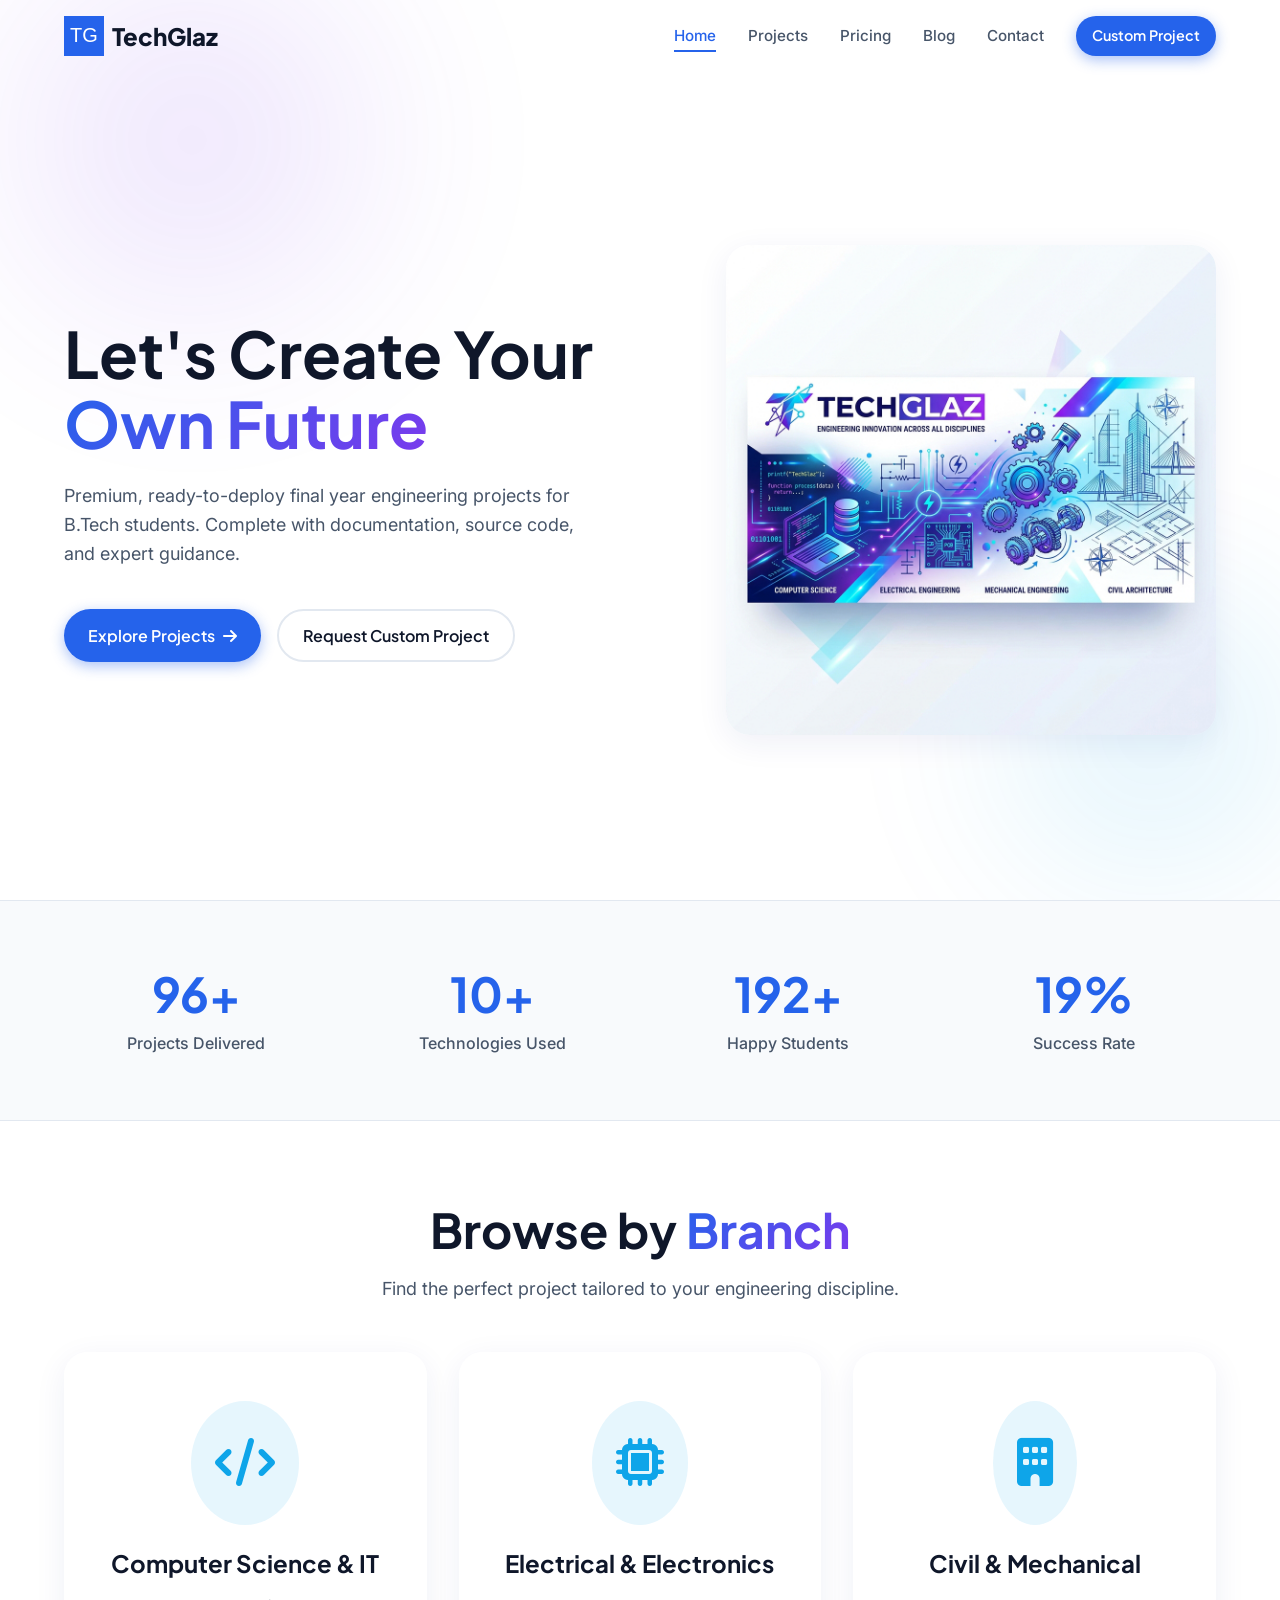
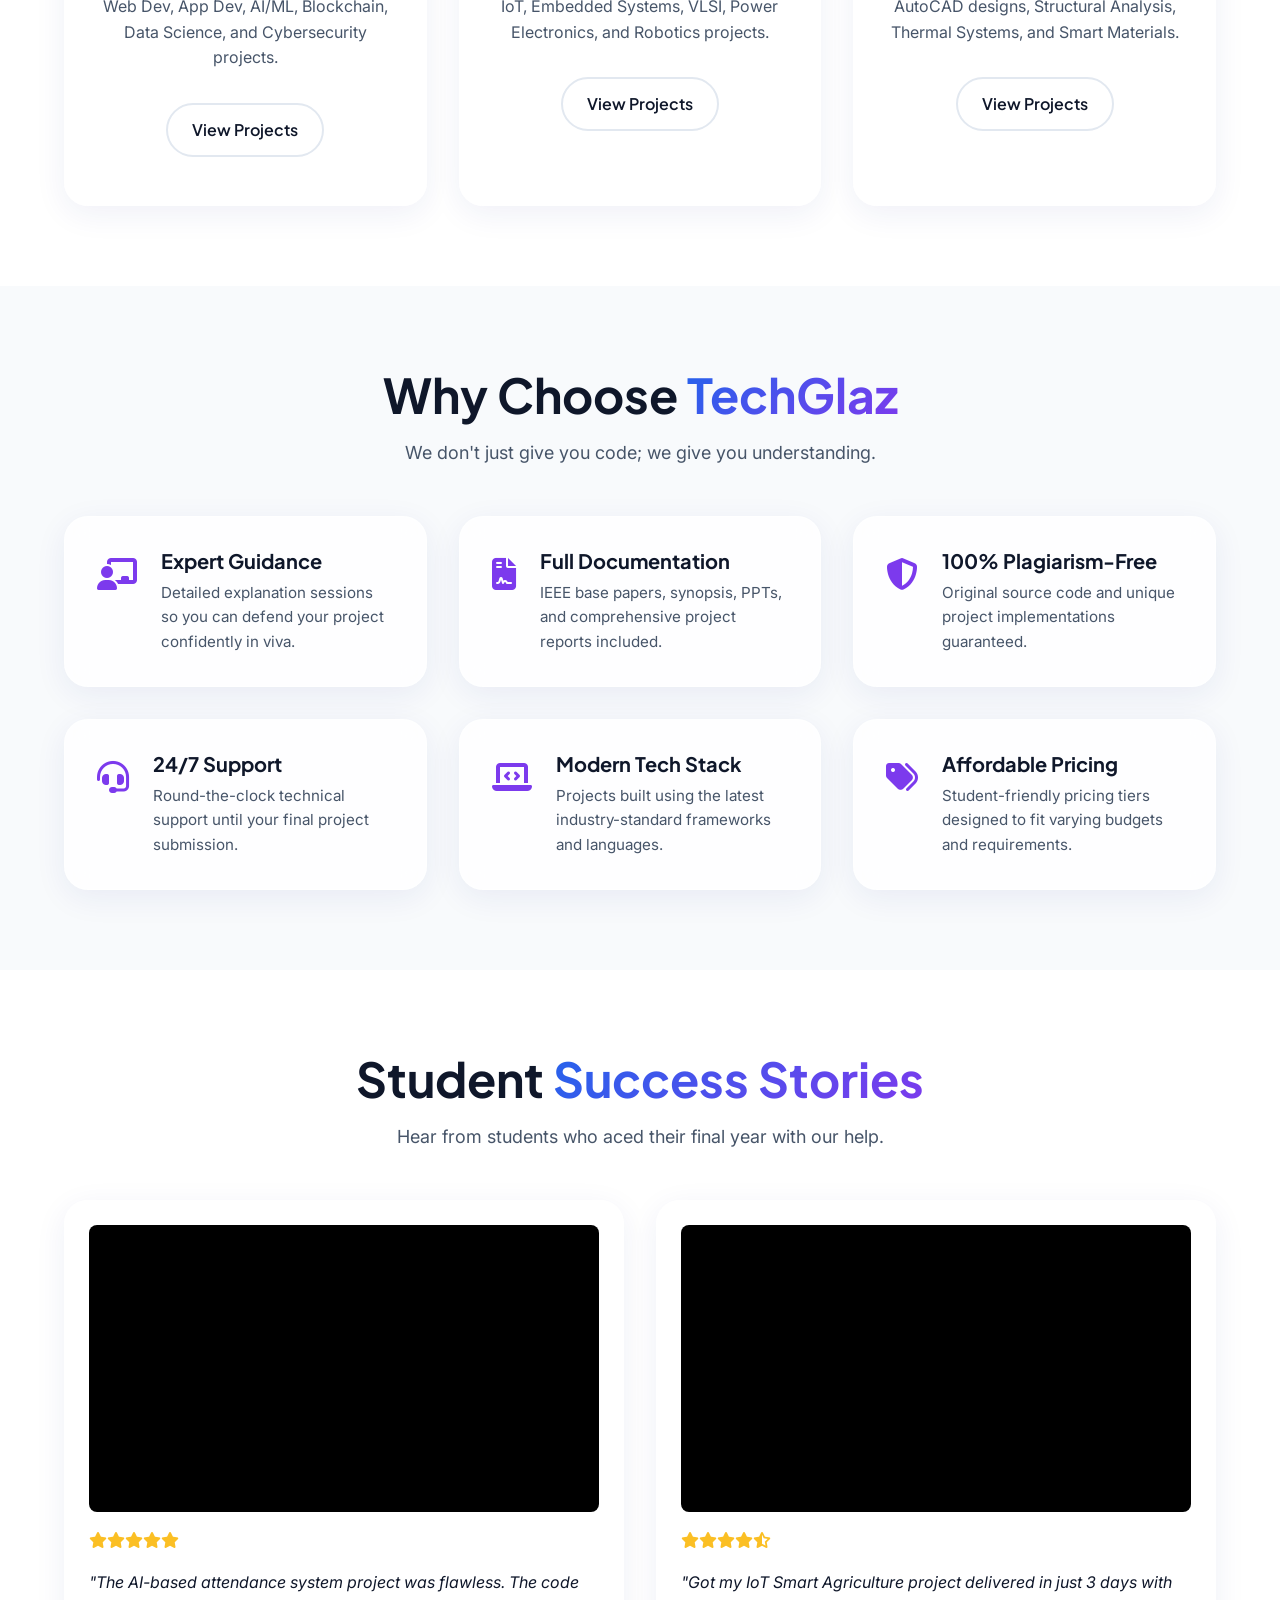
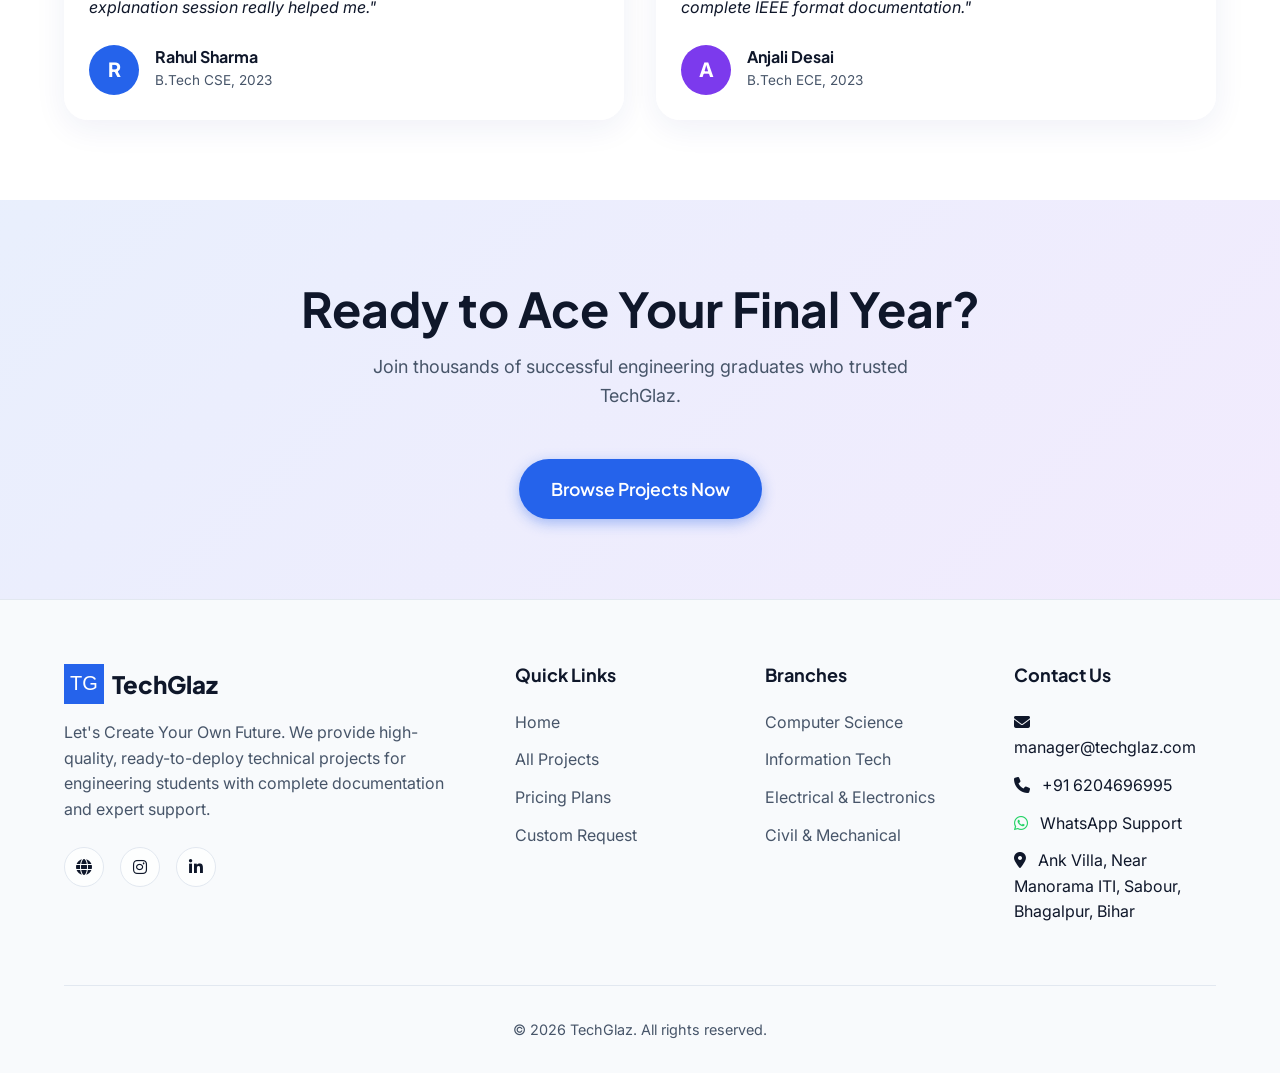
==== index.html @ 3d744daf "refactor: migrate footer styles to external stylesheet and update hero layout constraints" ====
<!DOCTYPE html>
<html lang="en" data-theme="light">
<head>
    <meta charset="UTF-8">
    <meta name="viewport" content="width=device-width, initial-scale=1.0">
    <title>TechGlaz | Let's Create Your Own Future</title>
    <meta name="description" content="TechGlaz provides premium final-year engineering projects for B.Tech students. Civil, Mechanical, Electrical, Electronics, CS and IT branches.">
    
    <!-- CSS -->
    <link rel="stylesheet" href="style.css">
    
    <!-- FontAwesome for Icons -->
    <link rel="stylesheet" href="https://cdnjs.cloudflare.com/ajax/libs/font-awesome/6.4.0/css/all.min.css">
    
    <style>
        /* Homepage Specific Styles */
        .hero {
            min-height: 100vh;
            display: flex;
            align-items: center;
            padding-top: 80px;
            position: relative;
            overflow: hidden;
        }

        .hero::before {
            content: '';
            position: absolute;
            top: -20%;
            left: -10%;
            width: 50vw;
            height: 50vw;
            background: radial-gradient(circle, var(--secondary) 0%, transparent 60%);
            opacity: 0.15;
            filter: blur(80px);
            z-index: -1;
        }

        .hero::after {
            content: '';
            position: absolute;
            bottom: -10%;
            right: -10%;
            width: 40vw;
            height: 40vw;
            background: radial-gradient(circle, var(--accent) 0%, transparent 60%);
            opacity: 0.15;
            filter: blur(80px);
            z-index: -1;
        }

        .hero-container {
            display: grid;
            grid-template-columns: 1.1fr 0.9fr;
            gap: 4rem;
            align-items: center;
            max-width: 100% !important;
            padding: 0 4rem;
            width: 100%;
        }

        .hero-content h1 {
            font-size: clamp(2.5rem, 5vw, 4rem);
            margin-bottom: 1.5rem;
            line-height: 1.1;
        }

        .hero-content p {
            font-size: 1.125rem;
            color: var(--text-secondary);
            margin-bottom: 2.5rem;
            max-width: 90%;
        }

        .hero-buttons {
            display: flex;
            gap: 1rem;
        }

        .hero-image {
            position: relative;
            animation: float 6s ease-in-out infinite;
        }

        @keyframes float {
            0% { transform: translateY(0px); }
            50% { transform: translateY(-20px); }
            100% { transform: translateY(0px); }
        }

        .hero-image img {
            width: 100%;
            border-radius: var(--radius-lg);
            box-shadow: var(--shadow-glass);
            /* Using the generated image path placeholder */
        }

        /* Stats Section */
        .stats {
            background: var(--bg-secondary);
            padding: 4rem 0;
            border-top: 1px solid var(--border-color);
            border-bottom: 1px solid var(--border-color);
        }

        .stats-grid {
            display: grid;
            grid-template-columns: repeat(4, 1fr);
            gap: 2rem;
            text-align: center;
        }

        .stat-item h3 {
            font-size: 3rem;
            color: var(--primary);
            margin-bottom: 0.5rem;
            display: flex;
            justify-content: center;
            align-items: center;
        }

        .stat-item p {
            color: var(--text-secondary);
            font-weight: 500;
        }

        /* Categories Section */
        .categories-grid {
            display: grid;
            grid-template-columns: repeat(auto-fit, minmax(300px, 1fr));
            gap: 2rem;
        }

        .category-card {
            text-align: center;
            padding: 3rem 2rem;
        }

        .category-icon {
            font-size: 3rem;
            color: var(--accent);
            margin-bottom: 1.5rem;
            display: inline-block;
            padding: 1.5rem;
            background: rgba(14, 165, 233, 0.1);
            border-radius: 50%;
        }

        .category-card h3 {
            font-size: 1.5rem;
            margin-bottom: 1rem;
        }

        .category-card p {
            color: var(--text-secondary);
            margin-bottom: 2rem;
        }

        /* Features Section */
        .features {
            background: var(--bg-secondary);
        }

        .features-grid {
            display: grid;
            grid-template-columns: repeat(auto-fit, minmax(300px, 1fr));
            gap: 2rem;
        }

        .feature-card {
            display: flex;
            gap: 1.5rem;
        }

        .feature-icon {
            font-size: 2rem;
            color: var(--secondary);
            flex-shrink: 0;
        }

        .feature-content h4 {
            font-size: 1.25rem;
            margin-bottom: 0.5rem;
        }

        .feature-content p {
            color: var(--text-secondary);
            font-size: 0.95rem;
        }

        /* Testimonials Slider */
        .testimonial-card {
            padding: 2.5rem;
            position: relative;
        }

        .quote-icon {
            position: absolute;
            top: 1.5rem;
            right: 1.5rem;
            font-size: 3rem;
            color: var(--border-color);
            opacity: 0.5;
        }

        .stars {
            color: #fbbf24;
            margin-bottom: 1rem;
        }

        .testimonial-text {
            font-size: 1.125rem;
            font-style: italic;
            margin-bottom: 1.5rem;
            position: relative;
            z-index: 1;
        }

        .student-info {
            display: flex;
            align-items: center;
            gap: 1rem;
        }

        .student-avatar {
            width: 50px;
            height: 50px;
            border-radius: 50%;
            background: var(--primary);
            display: flex;
            align-items: center;
            justify-content: center;
            color: white;
            font-weight: bold;
            font-size: 1.25rem;
        }

        .student-details h5 {
            font-size: 1rem;
            margin: 0;
        }

        .student-details span {
            font-size: 0.85rem;
            color: var(--text-secondary);
        }



        /* Responsive */
        @media (max-width: 992px) {
            .hero-container {
                grid-template-columns: 1fr;
                text-align: center;
                padding: 0 2rem;
            }
            .hero-content p {
                margin-left: auto;
                margin-right: auto;
            }
            .hero-buttons {
                justify-content: center;
            }
            .stats-grid {
                grid-template-columns: repeat(2, 1fr);
            }
            .footer-grid {
                grid-template-columns: 1fr 1fr;
            }
        }

        @media (max-width: 576px) {
            .hero-buttons {
                flex-direction: column;
            }
            .stats-grid {
                grid-template-columns: 1fr;
            }
            .footer-grid {
                grid-template-columns: 1fr;
            }
        }
    </style>
</head>
<body>

    <!-- Navigation -->
    <nav class="navbar">
        <div class="container nav-container">
            <a href="index.html" class="logo">
                <img src="https://techglaz.com/wp-content/uploads/2023/12/cropped-cropped-techglaz-logo-transprent.png" alt="TechGlaz Logo" onerror="this.src='data:image/svg+xml;utf8,<svg xmlns=\'http://www.w3.org/2000/svg\' width=\'40\' height=\'40\' viewBox=\'0 0 100 100\'><rect width=\'100\' height=\'100\' fill=\'%232563eb\'/><text x=\'50\' y=\'65\' font-family=\'sans-serif\' font-size=\'50\' fill=\'white\' text-anchor=\'middle\'>TG</text></svg>'">
                TechGlaz
            </a>
            <button class="mobile-menu-btn">
                <i class="fa-solid fa-bars"></i>
            </button>
            <div class="nav-links">
                <a href="index.html" class="nav-link active">Home</a>
                <a href="projects.html" class="nav-link">Projects</a>
                <a href="pricing.html" class="nav-link">Pricing</a>
                <a href="blog.html" class="nav-link">Blog</a>
                <a href="contact.html" class="nav-link">Contact</a>
                <a href="custom-request.html" class="btn btn-primary" style="padding: 0.5rem 1rem; font-size: 0.9rem;">Custom Project</a>
            </div>
        </div>
    </nav>

    <!-- Hero Section -->
    <header class="hero">
        <div class="container hero-container">
            <div class="hero-content fade-in">
                <h1>Let's Create Your <span class="text-gradient">Own Future</span></h1>
                <p>Premium, ready-to-deploy final year engineering projects for B.Tech students. Complete with documentation, source code, and expert guidance.</p>
                <div class="hero-buttons">
                    <a href="projects.html" class="btn btn-primary">
                        Explore Projects <i class="fa-solid fa-arrow-right"></i>
                    </a>
                    <a href="custom-request.html" class="btn btn-outline">
                        Request Custom Project
                    </a>
                </div>
            </div>
            <div class="hero-image fade-in" style="transition-delay: 0.2s;">
                <!-- Path to generated artifact image -->
                <img src="techglaz_hero.png" alt="Engineering Project Technology Illustration">
            </div>
        </div>
    </header>

    <!-- Statistics -->
    <section class="stats">
        <div class="container stats-grid">
            <div class="stat-item fade-in">
                <h3><span class="counter-value" data-target="500">0</span>+</h3>
                <p>Projects Delivered</p>
            </div>
            <div class="stat-item fade-in" style="transition-delay: 0.1s;">
                <h3><span class="counter-value" data-target="50">0</span>+</h3>
                <p>Technologies Used</p>
            </div>
            <div class="stat-item fade-in" style="transition-delay: 0.2s;">
                <h3><span class="counter-value" data-target="1000">0</span>+</h3>
                <p>Happy Students</p>
            </div>
            <div class="stat-item fade-in" style="transition-delay: 0.3s;">
                <h3><span class="counter-value" data-target="98">0</span>%</h3>
                <p>Success Rate</p>
            </div>
        </div>
    </section>

    <!-- Categories -->
    <section class="section" id="categories">
        <div class="container">
            <div class="text-center fade-in">
                <h2 class="section-title">Browse by <span class="text-gradient">Branch</span></h2>
                <p class="section-subtitle">Find the perfect project tailored to your engineering discipline.</p>
            </div>
            <div class="categories-grid">
                <!-- CS / IT -->
                <div class="glass-card category-card fade-in">
                    <div class="category-icon">
                        <i class="fa-solid fa-code"></i>
                    </div>
                    <h3>Computer Science & IT</h3>
                    <p>Web Dev, App Dev, AI/ML, Blockchain, Data Science, and Cybersecurity projects.</p>
                    <a href="projects.html?branch=cs" class="btn btn-outline">View Projects</a>
                </div>
                <!-- EE / ECE -->
                <div class="glass-card category-card fade-in" style="transition-delay: 0.1s;">
                    <div class="category-icon">
                        <i class="fa-solid fa-microchip"></i>
                    </div>
                    <h3>Electrical & Electronics</h3>
                    <p>IoT, Embedded Systems, VLSI, Power Electronics, and Robotics projects.</p>
                    <a href="projects.html?branch=ee" class="btn btn-outline">View Projects</a>
                </div>
                <!-- Civil / Mech -->
                <div class="glass-card category-card fade-in" style="transition-delay: 0.2s;">
                    <div class="category-icon">
                        <i class="fa-solid fa-building"></i>
                    </div>
                    <h3>Civil & Mechanical</h3>
                    <p>AutoCAD designs, Structural Analysis, Thermal Systems, and Smart Materials.</p>
                    <a href="projects.html?branch=mech" class="btn btn-outline">View Projects</a>
                </div>
            </div>
        </div>
    </section>

    <!-- Why Choose Us -->
    <section class="section features">
        <div class="container">
            <div class="text-center fade-in">
                <h2 class="section-title">Why Choose <span class="text-gradient">TechGlaz</span></h2>
                <p class="section-subtitle">We don't just give you code; we give you understanding.</p>
            </div>
            <div class="features-grid">
                <div class="glass-card feature-card fade-in">
                    <div class="feature-icon"><i class="fa-solid fa-chalkboard-user"></i></div>
                    <div class="feature-content">
                        <h4>Expert Guidance</h4>
                        <p>Detailed explanation sessions so you can defend your project confidently in viva.</p>
                    </div>
                </div>
                <div class="glass-card feature-card fade-in" style="transition-delay: 0.1s;">
                    <div class="feature-icon"><i class="fa-solid fa-file-contract"></i></div>
                    <div class="feature-content">
                        <h4>Full Documentation</h4>
                        <p>IEEE base papers, synopsis, PPTs, and comprehensive project reports included.</p>
                    </div>
                </div>
                <div class="glass-card feature-card fade-in" style="transition-delay: 0.2s;">
                    <div class="feature-icon"><i class="fa-solid fa-shield-halved"></i></div>
                    <div class="feature-content">
                        <h4>100% Plagiarism-Free</h4>
                        <p>Original source code and unique project implementations guaranteed.</p>
                    </div>
                </div>
                <div class="glass-card feature-card fade-in">
                    <div class="feature-icon"><i class="fa-solid fa-headset"></i></div>
                    <div class="feature-content">
                        <h4>24/7 Support</h4>
                        <p>Round-the-clock technical support until your final project submission.</p>
                    </div>
                </div>
                <div class="glass-card feature-card fade-in" style="transition-delay: 0.1s;">
                    <div class="feature-icon"><i class="fa-solid fa-laptop-code"></i></div>
                    <div class="feature-content">
                        <h4>Modern Tech Stack</h4>
                        <p>Projects built using the latest industry-standard frameworks and languages.</p>
                    </div>
                </div>
                <div class="glass-card feature-card fade-in" style="transition-delay: 0.2s;">
                    <div class="feature-icon"><i class="fa-solid fa-tags"></i></div>
                    <div class="feature-content">
                        <h4>Affordable Pricing</h4>
                        <p>Student-friendly pricing tiers designed to fit varying budgets and requirements.</p>
                    </div>
                </div>
            </div>
        </div>
    </section>

    <!-- Testimonials -->
    <section class="section">
        <div class="container">
            <div class="text-center fade-in">
                <h2 class="section-title">Student <span class="text-gradient">Success Stories</span></h2>
                <p class="section-subtitle">Hear from students who aced their final year with our help.</p>
            </div>
            <div class="categories-grid">
                <div class="glass-card testimonial-card fade-in" style="padding: 1.5rem;">
                    <div class="video-wrapper">
                        <!-- Placeholder YouTube embed -->
                        <iframe width="100%" height="100%" src="https://www.youtube.com/embed/dQw4w9WgXcQ?controls=0" title="YouTube video player" frameborder="0" allow="accelerometer; autoplay; clipboard-write; encrypted-media; gyroscope; picture-in-picture" allowfullscreen></iframe>
                    </div>
                    <div class="stars" style="margin-top: 1rem;">
                        <i class="fa-solid fa-star"></i><i class="fa-solid fa-star"></i><i class="fa-solid fa-star"></i><i class="fa-solid fa-star"></i><i class="fa-solid fa-star"></i>
                    </div>
                    <p class="testimonial-text" style="font-size: 1rem;">"The AI-based attendance system project was flawless. The code explanation session really helped me."</p>
                    <div class="student-info">
                        <div class="student-avatar">R</div>
                        <div class="student-details">
                            <h5>Rahul Sharma</h5>
                            <span>B.Tech CSE, 2023</span>
                        </div>
                    </div>
                </div>
                <div class="glass-card testimonial-card fade-in" style="transition-delay: 0.1s; padding: 1.5rem;">
                    <div class="video-wrapper">
                        <!-- Placeholder YouTube embed -->
                        <iframe width="100%" height="100%" src="https://www.youtube.com/embed/dQw4w9WgXcQ?controls=0" title="YouTube video player" frameborder="0" allow="accelerometer; autoplay; clipboard-write; encrypted-media; gyroscope; picture-in-picture" allowfullscreen></iframe>
                    </div>
                    <div class="stars" style="margin-top: 1rem;">
                        <i class="fa-solid fa-star"></i><i class="fa-solid fa-star"></i><i class="fa-solid fa-star"></i><i class="fa-solid fa-star"></i><i class="fa-solid fa-star-half-stroke"></i>
                    </div>
                    <p class="testimonial-text" style="font-size: 1rem;">"Got my IoT Smart Agriculture project delivered in just 3 days with complete IEEE format documentation."</p>
                    <div class="student-info">
                        <div class="student-avatar" style="background: var(--secondary)">A</div>
                        <div class="student-details">
                            <h5>Anjali Desai</h5>
                            <span>B.Tech ECE, 2023</span>
                        </div>
                    </div>
                </div>
            </div>
        </div>
    </section>

    <!-- Final CTA -->
    <section class="section" style="background: linear-gradient(135deg, rgba(37, 99, 235, 0.1), rgba(124, 58, 237, 0.1));">
        <div class="container text-center fade-in">
            <h2 class="section-title">Ready to Ace Your Final Year?</h2>
            <p class="section-subtitle">Join thousands of successful engineering graduates who trusted TechGlaz.</p>
            <a href="projects.html" class="btn btn-primary" style="padding: 1rem 2rem; font-size: 1.1rem;">
                Browse Projects Now
            </a>
        </div>
    </section>

    <!-- Footer -->
    <footer class="footer">
        <div class="container">
            <div class="footer-grid">
                <div class="footer-about">
                    <a href="index.html" class="logo">
                        <img src="https://techglaz.com/wp-content/uploads/2023/12/cropped-cropped-techglaz-logo-transprent.png" alt="TechGlaz Logo" onerror="this.src='data:image/svg+xml;utf8,<svg xmlns=\'http://www.w3.org/2000/svg\' width=\'40\' height=\'40\' viewBox=\'0 0 100 100\'><rect width=\'100\' height=\'100\' fill=\'%232563eb\'/><text x=\'50\' y=\'65\' font-family=\'sans-serif\' font-size=\'50\' fill=\'white\' text-anchor=\'middle\'>TG</text></svg>'">
                        TechGlaz
                    </a>
                    <p>Let's Create Your Own Future. We provide high-quality, ready-to-deploy technical projects for engineering students with complete documentation and expert support.</p>
                    <div class="social-links">
                        <a href="https://techglaz.com/" target="_blank" title="TechGlaz Main Website"><i class="fa-solid fa-globe"></i></a>
                        <a href="https://www.instagram.com/techglaz/" target="_blank" title="Instagram"><i class="fa-brands fa-instagram"></i></a>
                        <a href="https://www.linkedin.com/company/techglaz/" target="_blank" title="LinkedIn"><i class="fa-brands fa-linkedin-in"></i></a>
                    </div>
                </div>
                <div class="footer-links">
                    <h4>Quick Links</h4>
                    <ul>
                        <li><a href="index.html">Home</a></li>
                        <li><a href="projects.html">All Projects</a></li>
                        <li><a href="pricing.html">Pricing Plans</a></li>
                        <li><a href="custom-request.html">Custom Request</a></li>
                    </ul>
                </div>
                <div class="footer-links">
                    <h4>Branches</h4>
                    <ul>
                        <li><a href="projects.html?branch=cs">Computer Science</a></li>
                        <li><a href="projects.html?branch=it">Information Tech</a></li>
                        <li><a href="projects.html?branch=ee">Electrical & Electronics</a></li>
                        <li><a href="projects.html?branch=mech">Civil & Mechanical</a></li>
                    </ul>
                </div>
                <div class="footer-links">
                    <h4>Contact Us</h4>
                    <ul>
                        <li><i class="fa-solid fa-envelope" style="margin-right: 8px;"></i> manager@techglaz.com</li>
                        <li><i class="fa-solid fa-phone" style="margin-right: 8px;"></i> +91 6204696995</li>
                        <li><i class="fa-brands fa-whatsapp" style="margin-right: 8px; color: #25D366;"></i> WhatsApp Support</li>
                        <li><i class="fa-solid fa-location-dot" style="margin-right: 8px;"></i> Ank Villa, Near Manorama ITI, Sabour, Bhagalpur, Bihar</li>
                    </ul>
                </div>
            </div>
            <div class="footer-bottom">
                <p>&copy; 2026 TechGlaz. All rights reserved.</p>
            </div>
        </div>
    </footer>

    <script src="main.js"></script>
</body>
</html>
---- style.css ----
/* 
 * TechGlaz - Design System & Core Styles
 * Fonts: Inter (Body) & Plus Jakarta Sans (Headings)
 */

@import url('https://fonts.googleapis.com/css2?family=Inter:wght@300;400;500;600&family=Plus+Jakarta+Sans:wght@500;600;700;800&display=swap');

:root {
  /* Light Theme Colors */
  --bg-color: #ffffff;
  --bg-secondary: #f8fafc;
  --text-primary: #0f172a;
  --text-secondary: #475569;
  
  --primary: #2563eb; /* Tech blue */
  --primary-hover: #1d4ed8;
  --secondary: #7c3aed; /* Purple */
  --accent: #0ea5e9; /* Cyan */
  
  --border-color: #e2e8f0;
  --card-bg: rgba(255, 255, 255, 0.8);
  
  /* Shared Variables */
  --font-body: 'Inter', sans-serif;
  --font-heading: 'Plus Jakarta Sans', sans-serif;
  
  --radius-sm: 8px;
  --radius-md: 16px;
  --radius-lg: 24px;
  --radius-pill: 50px; /* TechGlaz specific */
  
  --shadow-sm: 0 1px 2px 0 rgba(0, 0, 0, 0.05);
  --shadow-md: 0 4px 6px -1px rgba(0, 0, 0, 0.1), 0 2px 4px -1px rgba(0, 0, 0, 0.06);
  --shadow-lg: 0 10px 15px -3px rgba(0, 0, 0, 0.1), 0 4px 6px -2px rgba(0, 0, 0, 0.05);
  --shadow-glass: 0 8px 32px 0 rgba(31, 38, 135, 0.07);
  
  --transition: all 0.3s ease;
}

/* Base Reset */
*, *::before, *::after {
  box-sizing: border-box;
  margin: 0;
  padding: 0;
}

html {
  scroll-behavior: smooth;
}

body {
  font-family: var(--font-body);
  background-color: var(--bg-color);
  color: var(--text-primary);
  line-height: 1.6;
  transition: background-color 0.3s ease, color 0.3s ease;
  overflow-x: hidden;
}

h1, h2, h3, h4, h5, h6 {
  font-family: var(--font-heading);
  line-height: 1.2;
  color: var(--text-primary);
  font-weight: 700;
}

a {
  text-decoration: none;
  color: var(--primary);
  transition: var(--transition);
}

img {
  max-width: 100%;
  height: auto;
  display: block;
}

ul {
  list-style: none;
}

/* Typography Utilities */
.text-center { text-align: center; }
.text-gradient {
  background: linear-gradient(135deg, var(--primary), var(--secondary));
  -webkit-background-clip: text;
  -webkit-text-fill-color: transparent;
  background-clip: text;
}
.section-title {
  font-size: clamp(2rem, 4vw, 3rem);
  margin-bottom: 1rem;
}
.section-subtitle {
  font-size: 1.125rem;
  color: var(--text-secondary);
  max-width: 600px;
  margin: 0 auto 3rem;
}

/* Layout */
.container {
  width: 100%;
  max-width: 1200px;
  margin: 0 auto;
  padding: 0 1.5rem;
}

.section {
  padding: 5rem 0;
}

/* Glassmorphism */
.glass {
  background: var(--card-bg);
  backdrop-filter: blur(12px);
  -webkit-backdrop-filter: blur(12px);
  border: 1px solid rgba(255, 255, 255, 0.4);
}

.glass-card {
  background: var(--card-bg);
  backdrop-filter: blur(12px);
  -webkit-backdrop-filter: blur(12px);
  border: 1px solid rgba(255, 255, 255, 0.4);
  border-radius: var(--radius-lg);
  box-shadow: var(--shadow-glass);
  padding: 2rem;
  transition: transform 0.3s ease, box-shadow 0.3s ease;
}

.glass-card:hover {
  transform: translateY(-5px);
  box-shadow: var(--shadow-lg);
}

/* Components */

/* Buttons */
.btn {
  display: inline-flex;
  align-items: center;
  justify-content: center;
  padding: 0.75rem 1.5rem;
  font-family: var(--font-heading);
  font-weight: 600;
  border-radius: var(--radius-pill);
  cursor: pointer;
  transition: var(--transition);
  border: none;
  gap: 0.5rem;
  font-size: 1rem;
}

.btn-primary {
  background-color: var(--primary);
  color: white;
  box-shadow: 0 4px 14px 0 rgba(37, 99, 235, 0.39);
}

.btn-primary:hover {
  background-color: var(--primary-hover);
  transform: translateY(-2px);
  box-shadow: 0 6px 20px rgba(37, 99, 235, 0.23);
}

.btn-outline {
  background: transparent;
  color: var(--text-primary);
  border: 2px solid var(--border-color);
}

.btn-outline:hover {
  border-color: var(--primary);
  color: var(--primary);
}

/* Navigation */
.navbar {
  position: fixed;
  top: 0;
  left: 0;
  width: 100%;
  z-index: 1000;
  padding: 1rem 0;
  transition: var(--transition);
}

.navbar.scrolled {
  padding: 0.5rem 0;
  background: var(--card-bg);
  backdrop-filter: blur(12px);
  -webkit-backdrop-filter: blur(12px);
  border-bottom: 1px solid rgba(255, 255, 255, 0.1);
  box-shadow: var(--shadow-sm);
}

.nav-container {
  display: flex;
  justify-content: space-between;
  align-items: center;
}

.logo {
  display: flex;
  align-items: center;
  gap: 0.5rem;
  font-family: var(--font-heading);
  font-weight: 800;
  font-size: 1.5rem;
  color: var(--text-primary);
}

.logo img {
  height: 40px;
}

.nav-links {
  display: flex;
  gap: 2rem;
  align-items: center;
}

.nav-link {
  color: var(--text-secondary);
  font-weight: 500;
  font-size: 0.95rem;
  position: relative;
}

.nav-link:hover, .nav-link.active {
  color: var(--primary);
}

.nav-link::after {
  content: '';
  position: absolute;
  width: 0;
  height: 2px;
  bottom: -4px;
  left: 0;
  background-color: var(--primary);
  transition: var(--transition);
}

.nav-link:hover::after, .nav-link.active::after {
  width: 100%;
}

.theme-toggle {
  background: none;
  border: none;
  color: var(--text-primary);
  cursor: pointer;
  font-size: 1.25rem;
  padding: 0.5rem;
  display: flex;
  align-items: center;
  justify-content: center;
  border-radius: 50%;
  transition: background-color 0.3s ease;
}

.theme-toggle:hover {
  background-color: var(--bg-secondary);
}

.mobile-menu-btn {
  display: none;
  background: none;
  border: none;
  color: var(--text-primary);
  font-size: 1.5rem;
  cursor: pointer;
}

/* Animations */
.fade-in {
  opacity: 0;
  transform: translateY(20px);
  transition: opacity 0.6s ease-out, transform 0.6s ease-out;
}

.fade-in.visible {
  opacity: 1;
  transform: translateY(0);
}

/* Media Queries */
@media (max-width: 768px) {
  .nav-links {
    position: fixed;
    top: 0;
    right: -100%;
    height: 100vh;
    width: 250px;
    background: var(--bg-color);
    flex-direction: column;
    justify-content: center;
    padding: 2rem;
    box-shadow: -5px 0 15px rgba(0,0,0,0.1);
    transition: 0.4s ease-in-out;
  }

  .nav-links.active {
    right: 0;
  }

  .mobile-menu-btn {
    display: block;
    z-index: 1001;
  }

  .section-title {
    font-size: 2rem;
  }
}

/* Scroll Progress Bar */
.scroll-progress-container {
  position: fixed;
  top: 0;
  left: 0;
  width: 100%;
  height: 4px;
  background: transparent;
  z-index: 9999;
}

.scroll-progress-bar {
  height: 100%;
  background: linear-gradient(90deg, var(--primary), var(--accent));
  width: 0%;
  transition: width 0.1s ease;
}

/* Back to Top Button */
.back-to-top {
  position: fixed;
  bottom: 30px;
  right: 30px;
  width: 50px;
  height: 50px;
  background: var(--primary);
  color: white;
  border-radius: 50%;
  display: flex;
  align-items: center;
  justify-content: center;
  font-size: 1.25rem;
  box-shadow: var(--shadow-md);
  cursor: pointer;
  opacity: 0;
  visibility: hidden;
  transform: translateY(20px);
  transition: all 0.3s ease;
  z-index: 999;
}

.back-to-top.visible {
  opacity: 1;
  visibility: visible;
  transform: translateY(0);
}

.back-to-top:hover {
  background: var(--primary-hover);
  transform: translateY(-5px);
}

/* Page Transition Animations */
.page-transition-enter {
  animation: fadeInPage 0.5s ease-out forwards;
}

.page-transition-exit {
  animation: fadeOutPage 0.3s ease-in forwards;
}


@keyframes fadeInPage {
  from {
    opacity: 0;
  }
  to {
    opacity: 1;
  }
}

@keyframes fadeOutPage {
  from {
    opacity: 1;
  }
  to {
    opacity: 0;
  }
}

/* Trust Badges */
.trust-badges-container {
  display: flex;
  justify-content: center;
  gap: 3rem;
  flex-wrap: wrap;
  padding: 3rem;
  background: var(--card-bg);
  border-radius: var(--radius-lg);
  border: 1px solid var(--border-color);
}

.trust-badge {
  text-align: center;
  max-width: 200px;
}

.trust-icon {
  font-size: 2.5rem;
  color: #10b981;
  margin-bottom: 1rem;
}

.pulse-animation {
  animation: pulse 2s infinite;
}

@keyframes pulse {
  0% { transform: scale(1); }
  50% { transform: scale(1.1); }
  100% { transform: scale(1); }
}

.trust-badge h4 {
  font-size: 1.1rem;
  margin-bottom: 0.5rem;
}

.trust-badge p {
  font-size: 0.85rem;
  color: var(--text-secondary);
}

/* Video Wrapper */
.video-wrapper {
  position: relative;
  padding-bottom: 56.25%; /* 16:9 ratio */
  height: 0;
  overflow: hidden;
  border-radius: var(--radius-sm);
  background: #000;
}

.video-wrapper iframe {
  position: absolute;
  top: 0;
  left: 0;
  width: 100%;
  height: 100%;
  border: none;
}

/* Footer */
.footer {
  background: var(--bg-secondary);
  padding: 4rem 0 2rem;
  border-top: 1px solid var(--border-color);
}

.footer-grid {
  display: grid;
  grid-template-columns: 2fr 1fr 1fr 1fr;
  gap: 3rem;
  margin-bottom: 3rem;
}

.footer-about p {
  color: var(--text-secondary);
  margin-top: 1rem;
  margin-bottom: 1.5rem;
}

.social-links {
  display: flex;
  gap: 1rem;
}

.social-links a {
  width: 40px;
  height: 40px;
  border-radius: 50%;
  background: var(--card-bg);
  border: 1px solid var(--border-color);
  display: flex;
  align-items: center;
  justify-content: center;
  color: var(--text-primary);
  transition: var(--transition);
}

.social-links a:hover {
  background: var(--primary);
  color: white;
  border-color: var(--primary);
}

.footer-links h4 {
  font-size: 1.125rem;
  margin-bottom: 1.5rem;
}

.footer-links ul li {
  margin-bottom: 0.75rem;
}

.footer-links ul a {
  color: var(--text-secondary);
}

.footer-links ul a:hover {
  color: var(--primary);
  padding-left: 5px;
}

.footer-bottom {
  text-align: center;
  padding-top: 2rem;
  border-top: 1px solid var(--border-color);
  color: var(--text-secondary);
  font-size: 0.9rem;
}
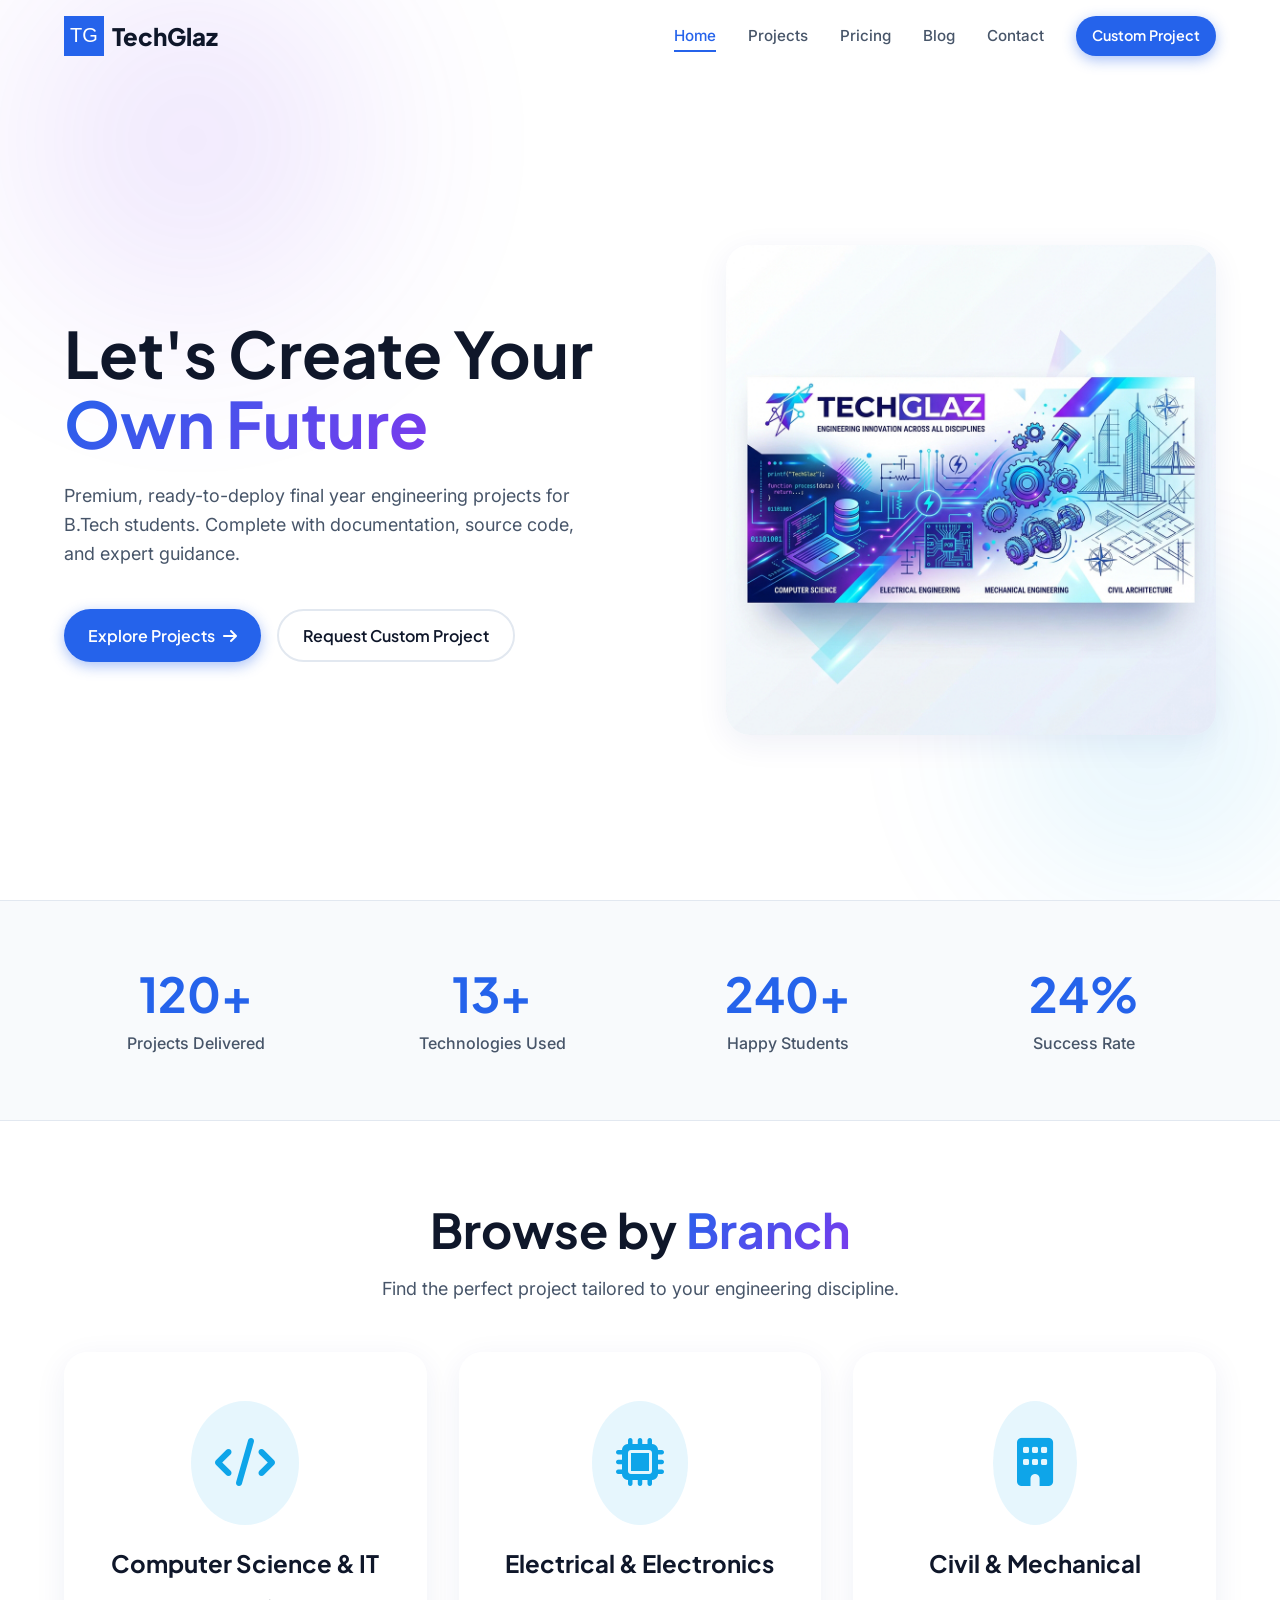
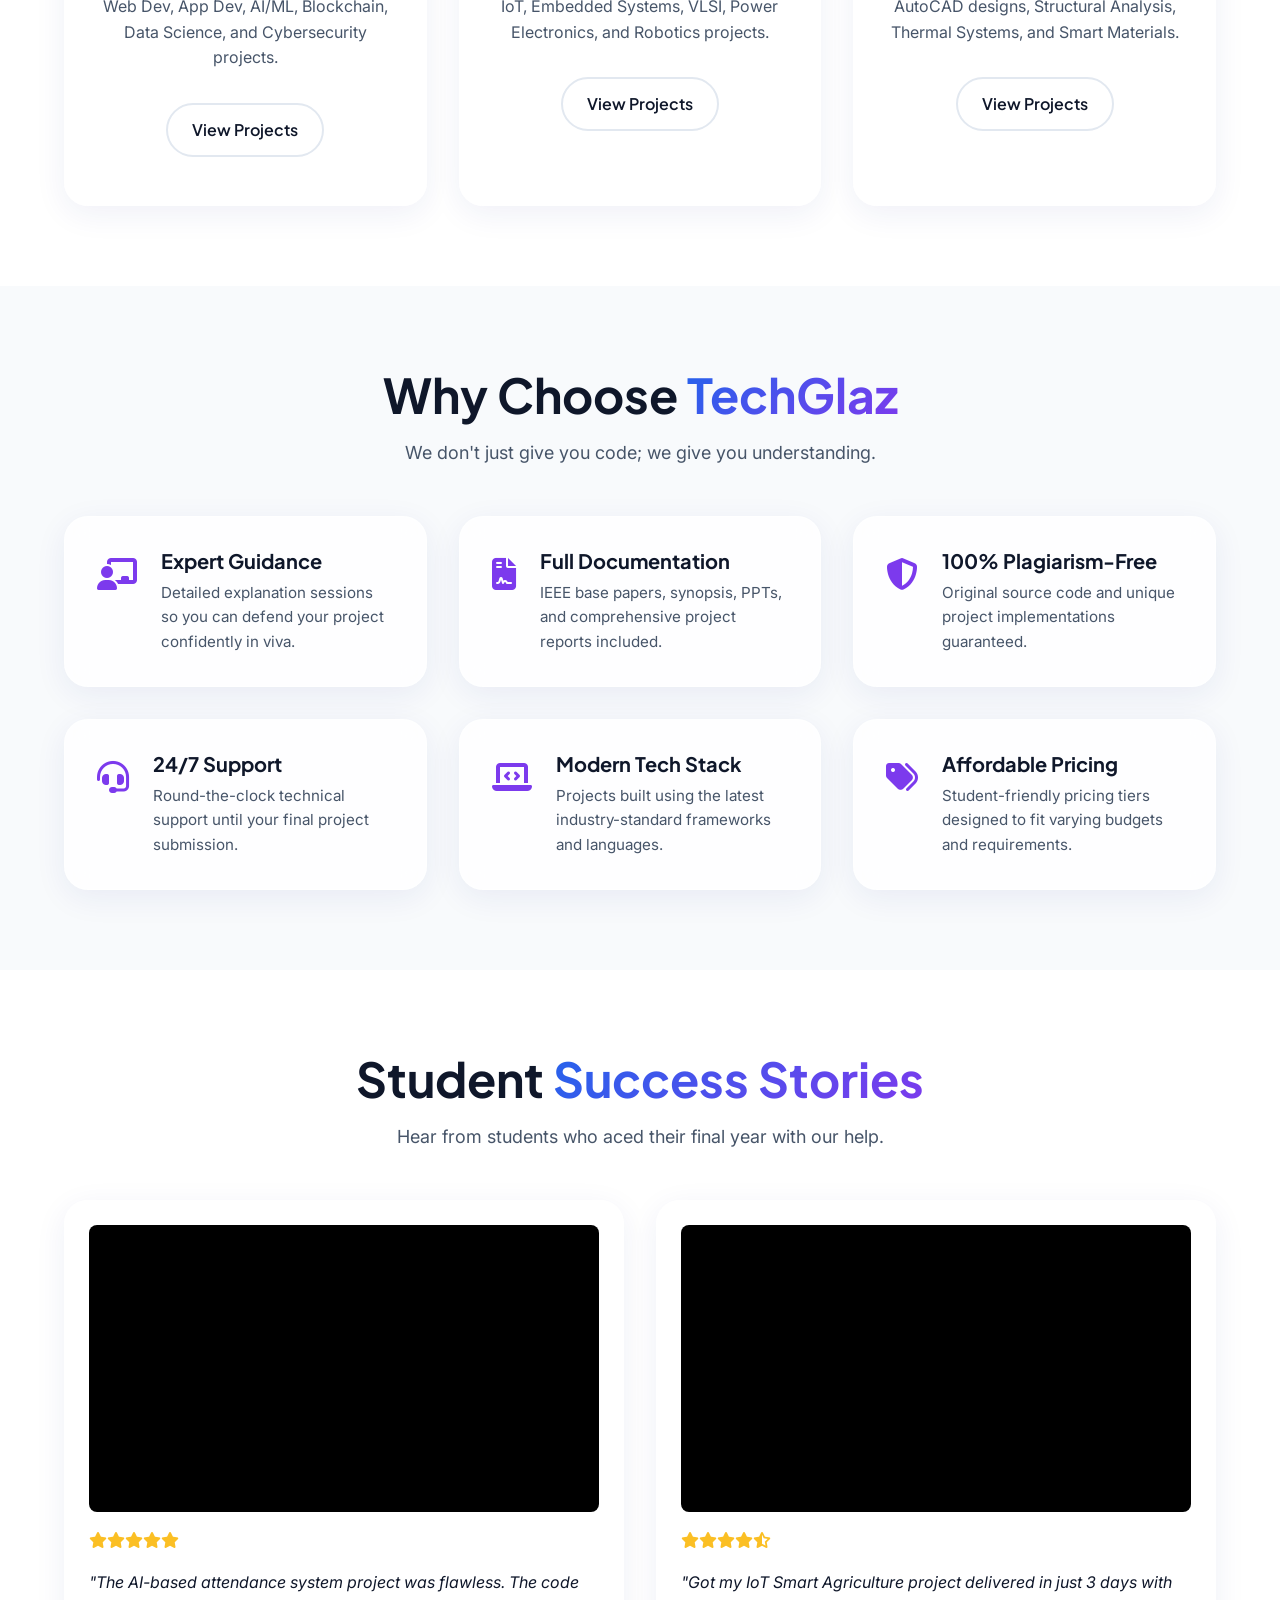
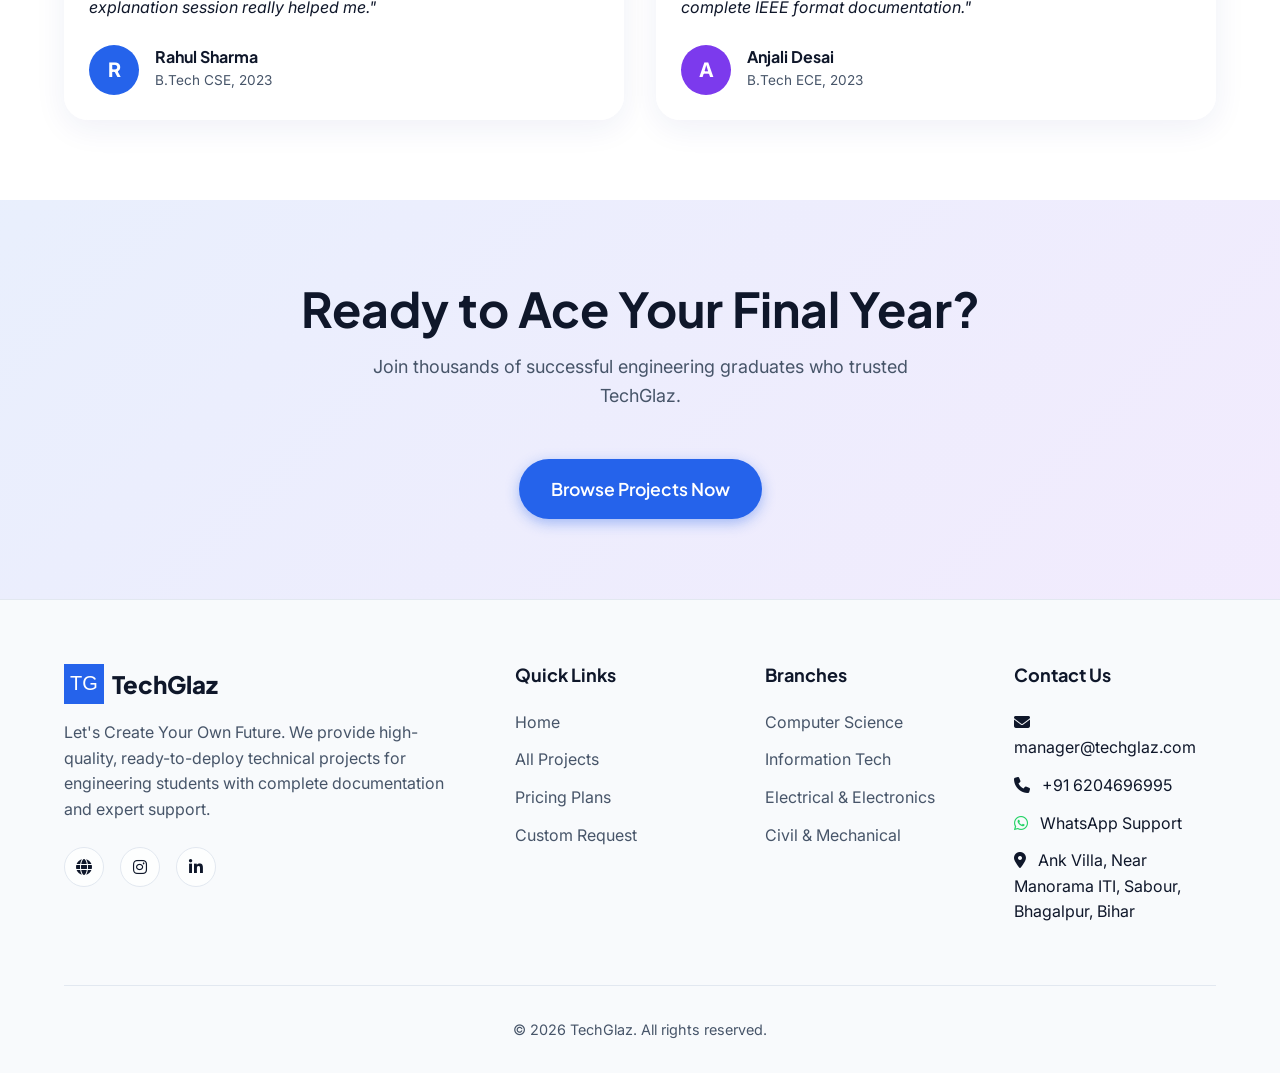
==== commit 8c023c3f: "refactor: remove redundant container class from hero section in index.html" ====
--- a/index.html
+++ b/index.html
@@ -307,7 +307,7 @@
 
     <!-- Hero Section -->
     <header class="hero">
-        <div class="container hero-container">
+        <div class="hero-container">
             <div class="hero-content fade-in">
                 <h1>Let's Create Your <span class="text-gradient">Own Future</span></h1>
                 <p>Premium, ready-to-deploy final year engineering projects for B.Tech students. Complete with documentation, source code, and expert guidance.</p>
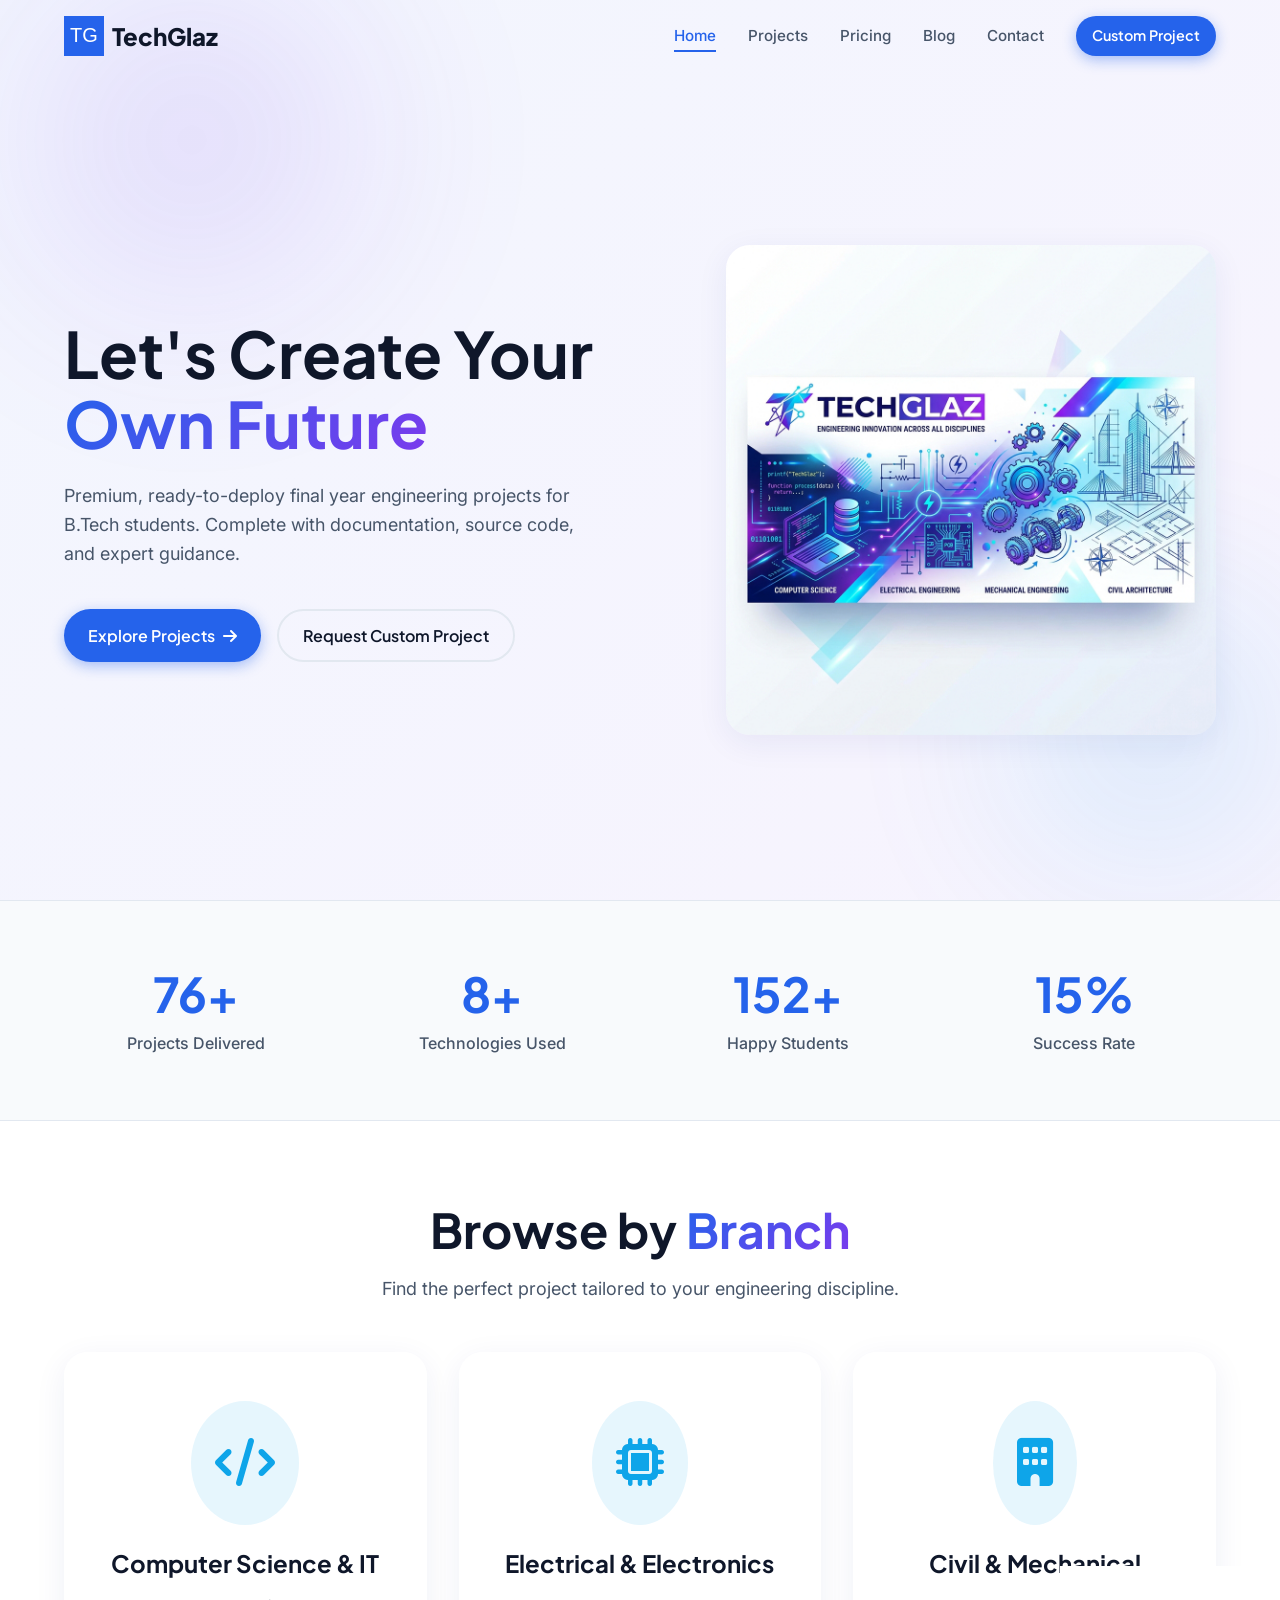
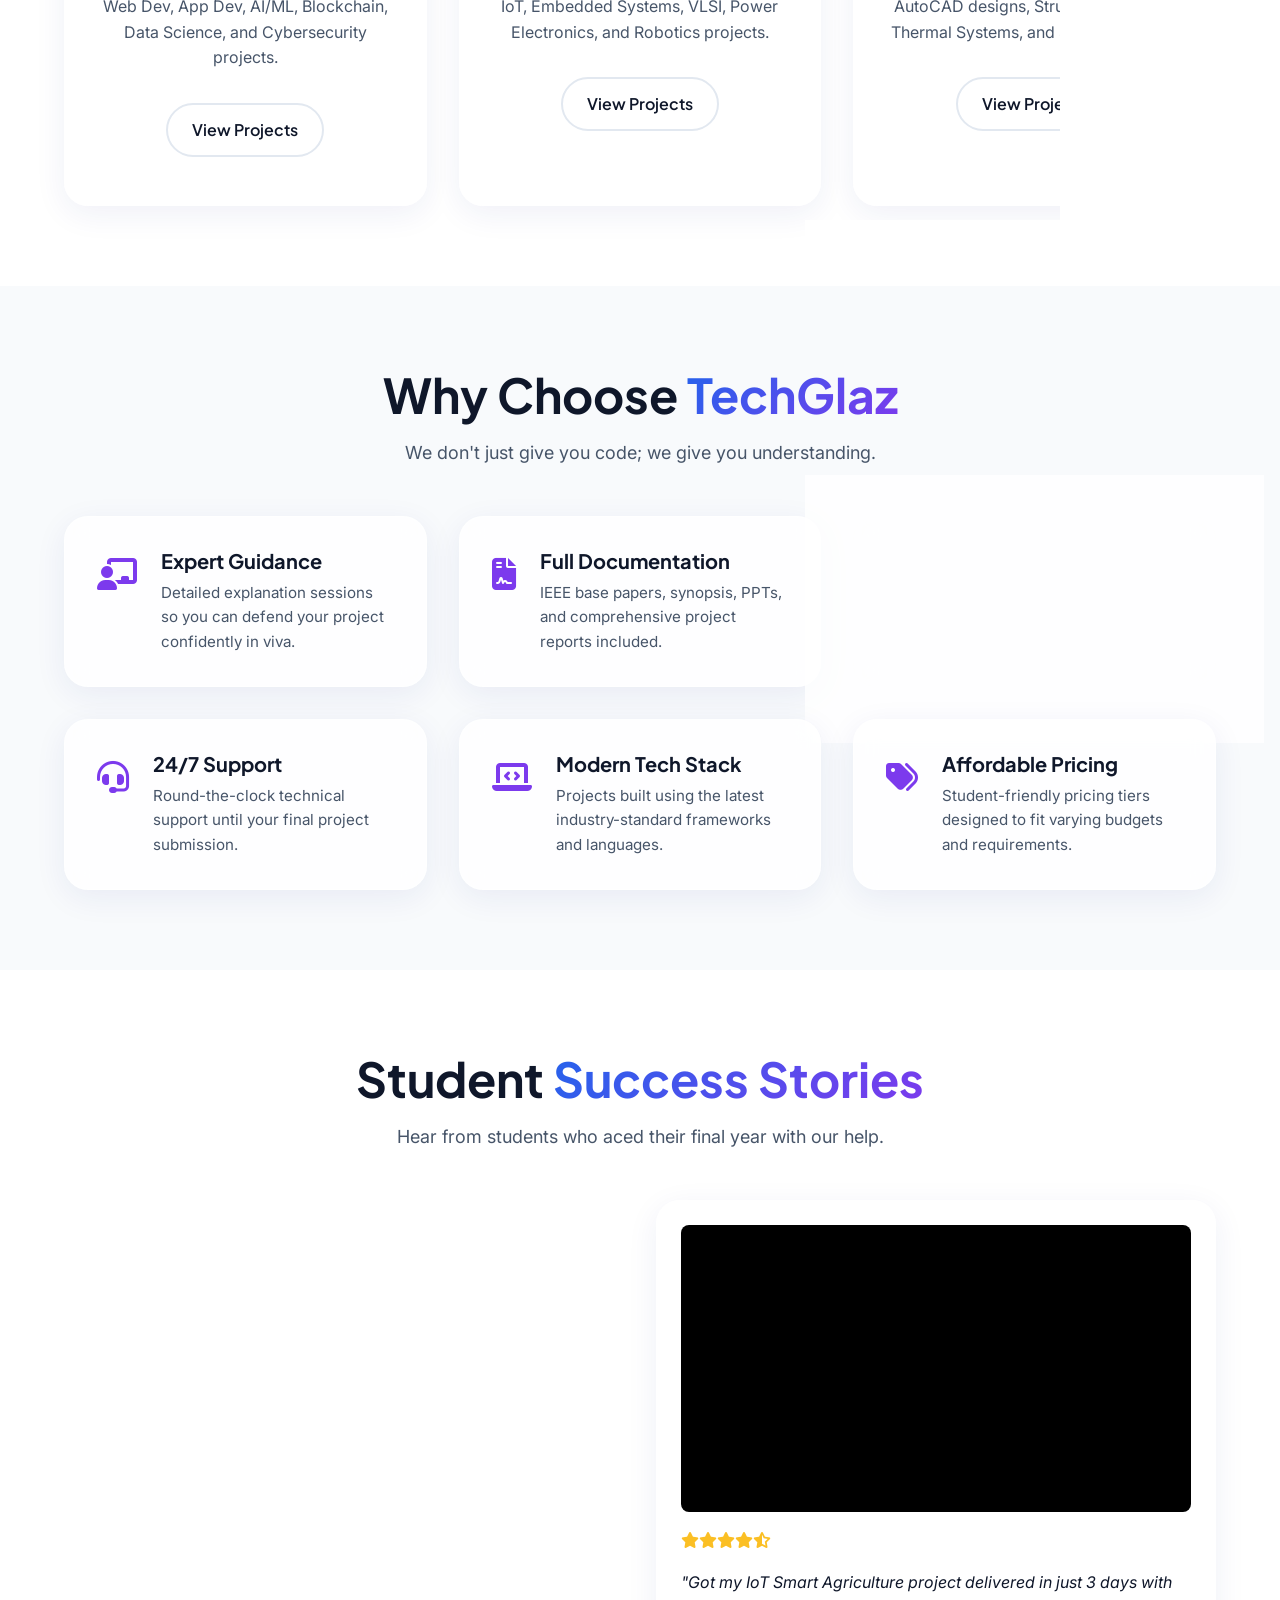
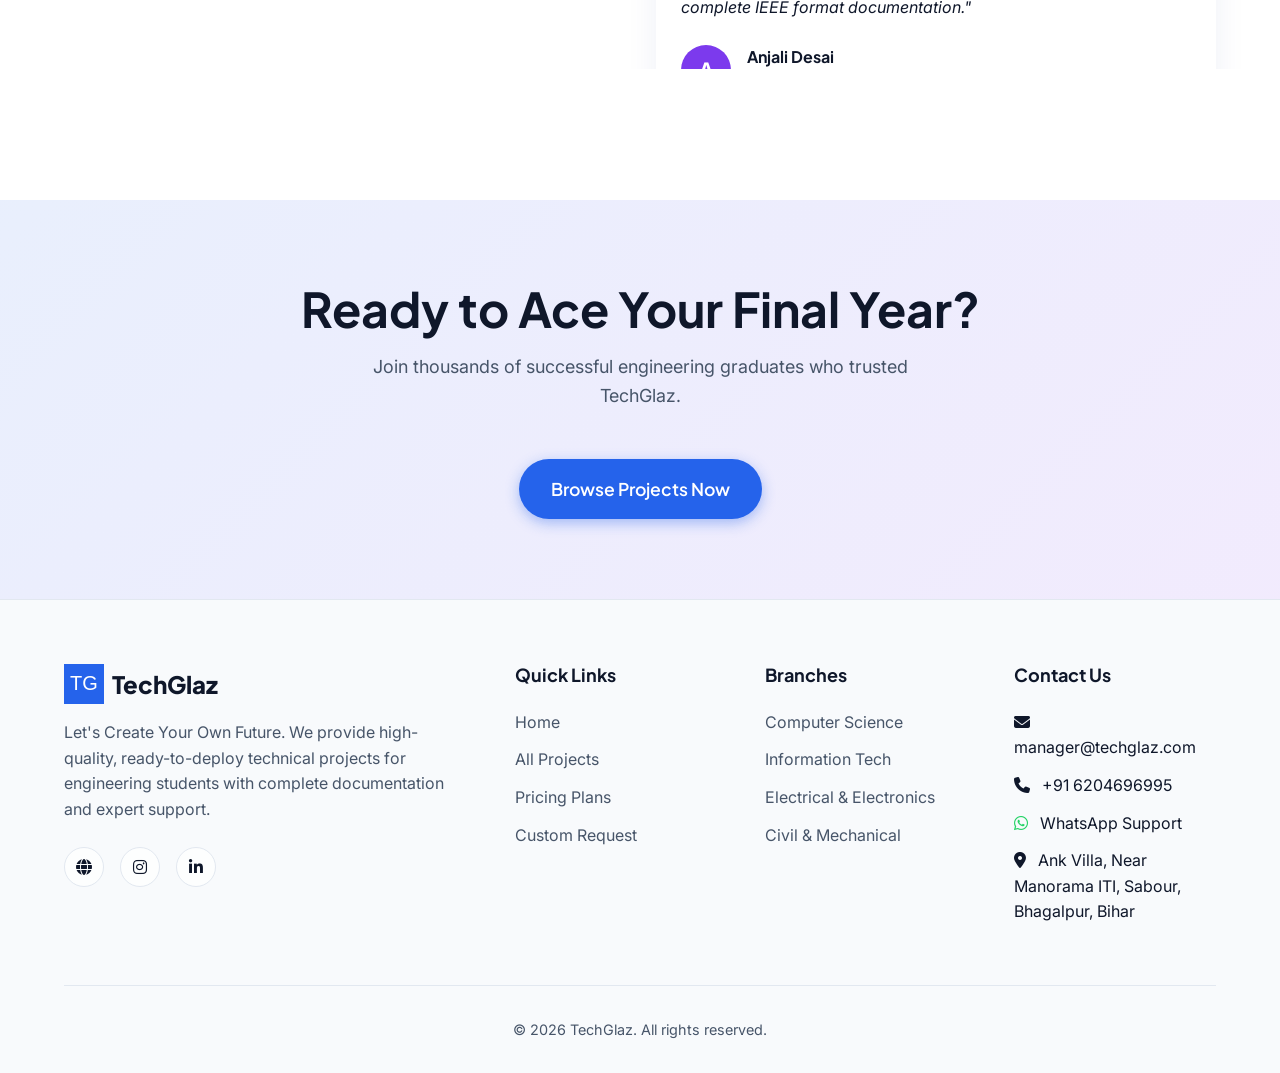
==== commit 95e8bdb7: "style: update hero section layout to full-width with a background gradient and responsive container " ====
--- a/index.html
+++ b/index.html
@@ -21,6 +21,10 @@
             padding-top: 80px;
             position: relative;
             overflow: hidden;
+            /* Force full viewport width, breaking out of any parent padding */
+            width: 100vw;
+            margin-left: calc(-50vw + 50%);
+            background: linear-gradient(135deg, rgba(37,99,235,0.06) 0%, rgba(124,58,237,0.06) 100%);
         }
 
         .hero::before {
@@ -54,9 +58,10 @@
             grid-template-columns: 1.1fr 0.9fr;
             gap: 4rem;
             align-items: center;
-            max-width: 100% !important;
+            width: 100%;
+            max-width: 1400px;
+            margin: 0 auto;
             padding: 0 4rem;
-            width: 100%;
         }
 
         .hero-content h1 {
@@ -249,6 +254,10 @@
 
         /* Responsive */
         @media (max-width: 992px) {
+            .hero {
+                width: 100vw;
+                margin-left: calc(-50vw + 50%);
+            }
             .hero-container {
                 grid-template-columns: 1fr;
                 text-align: center;
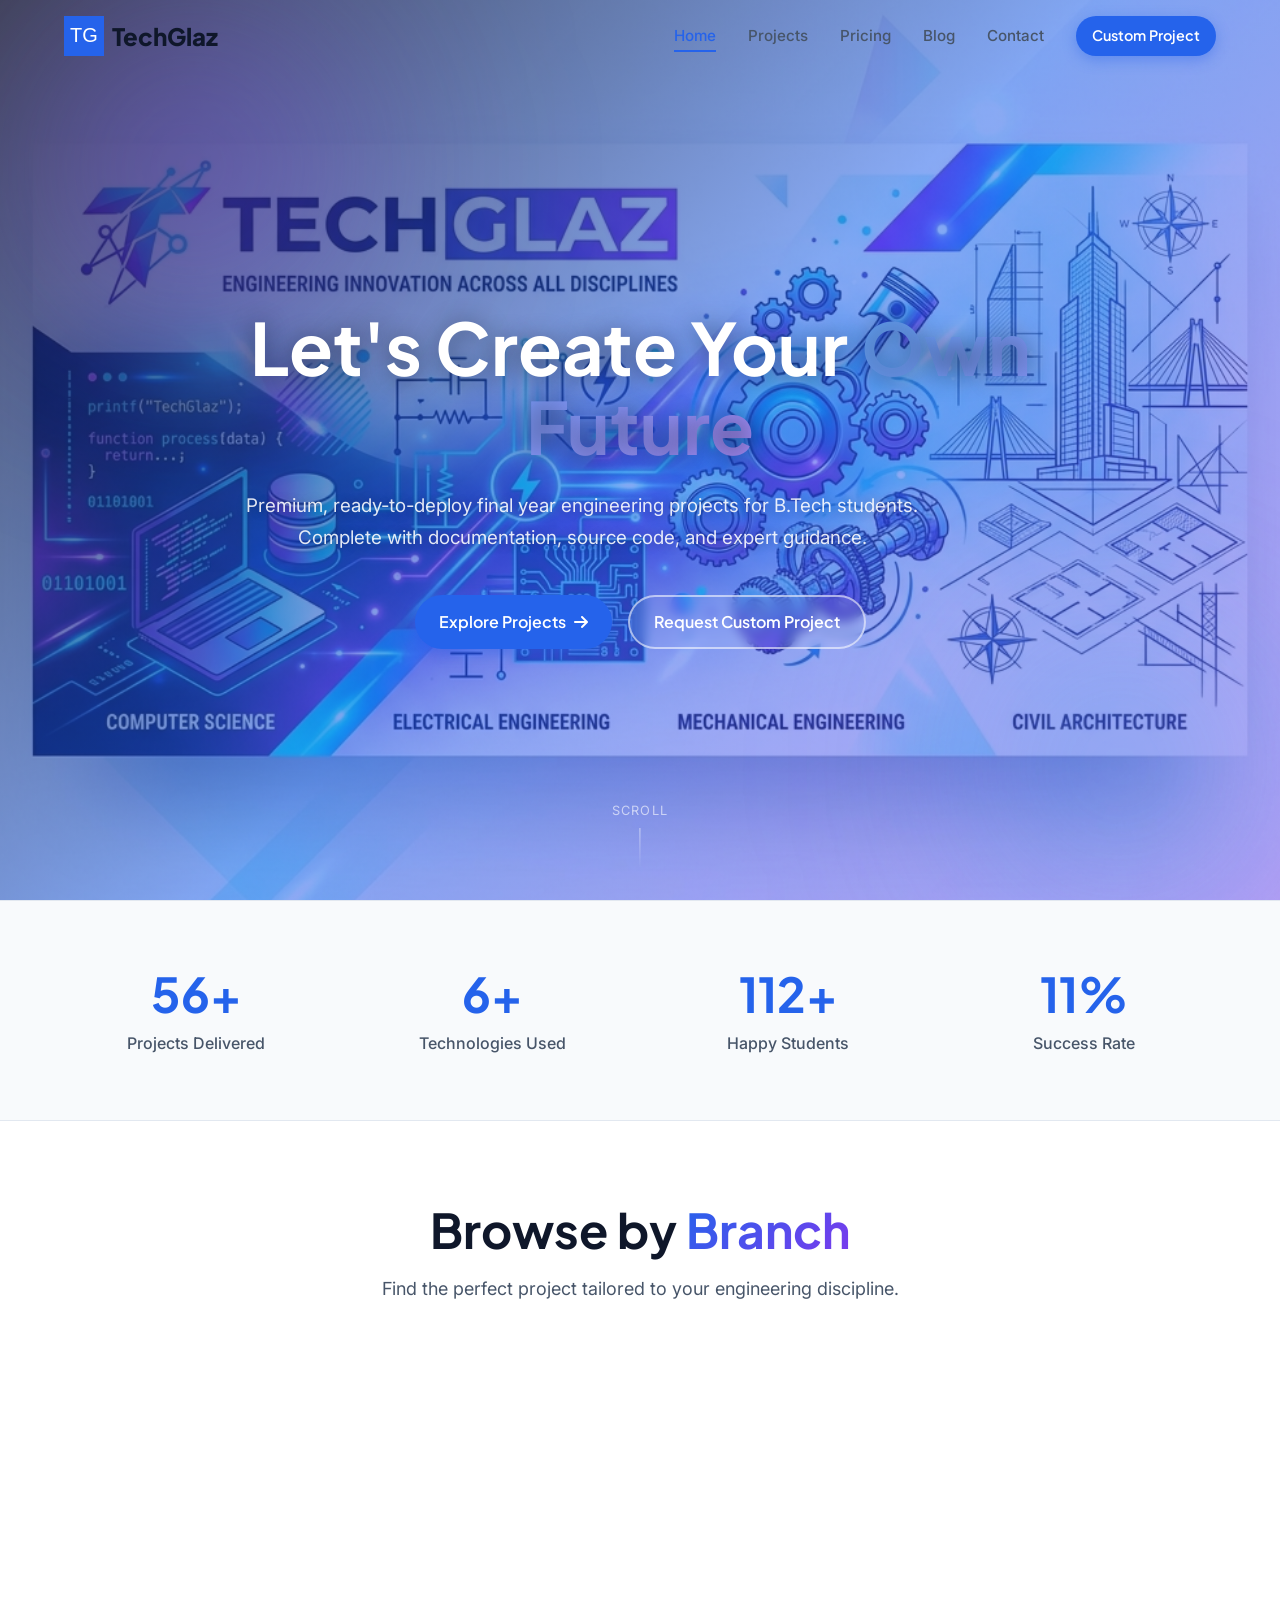
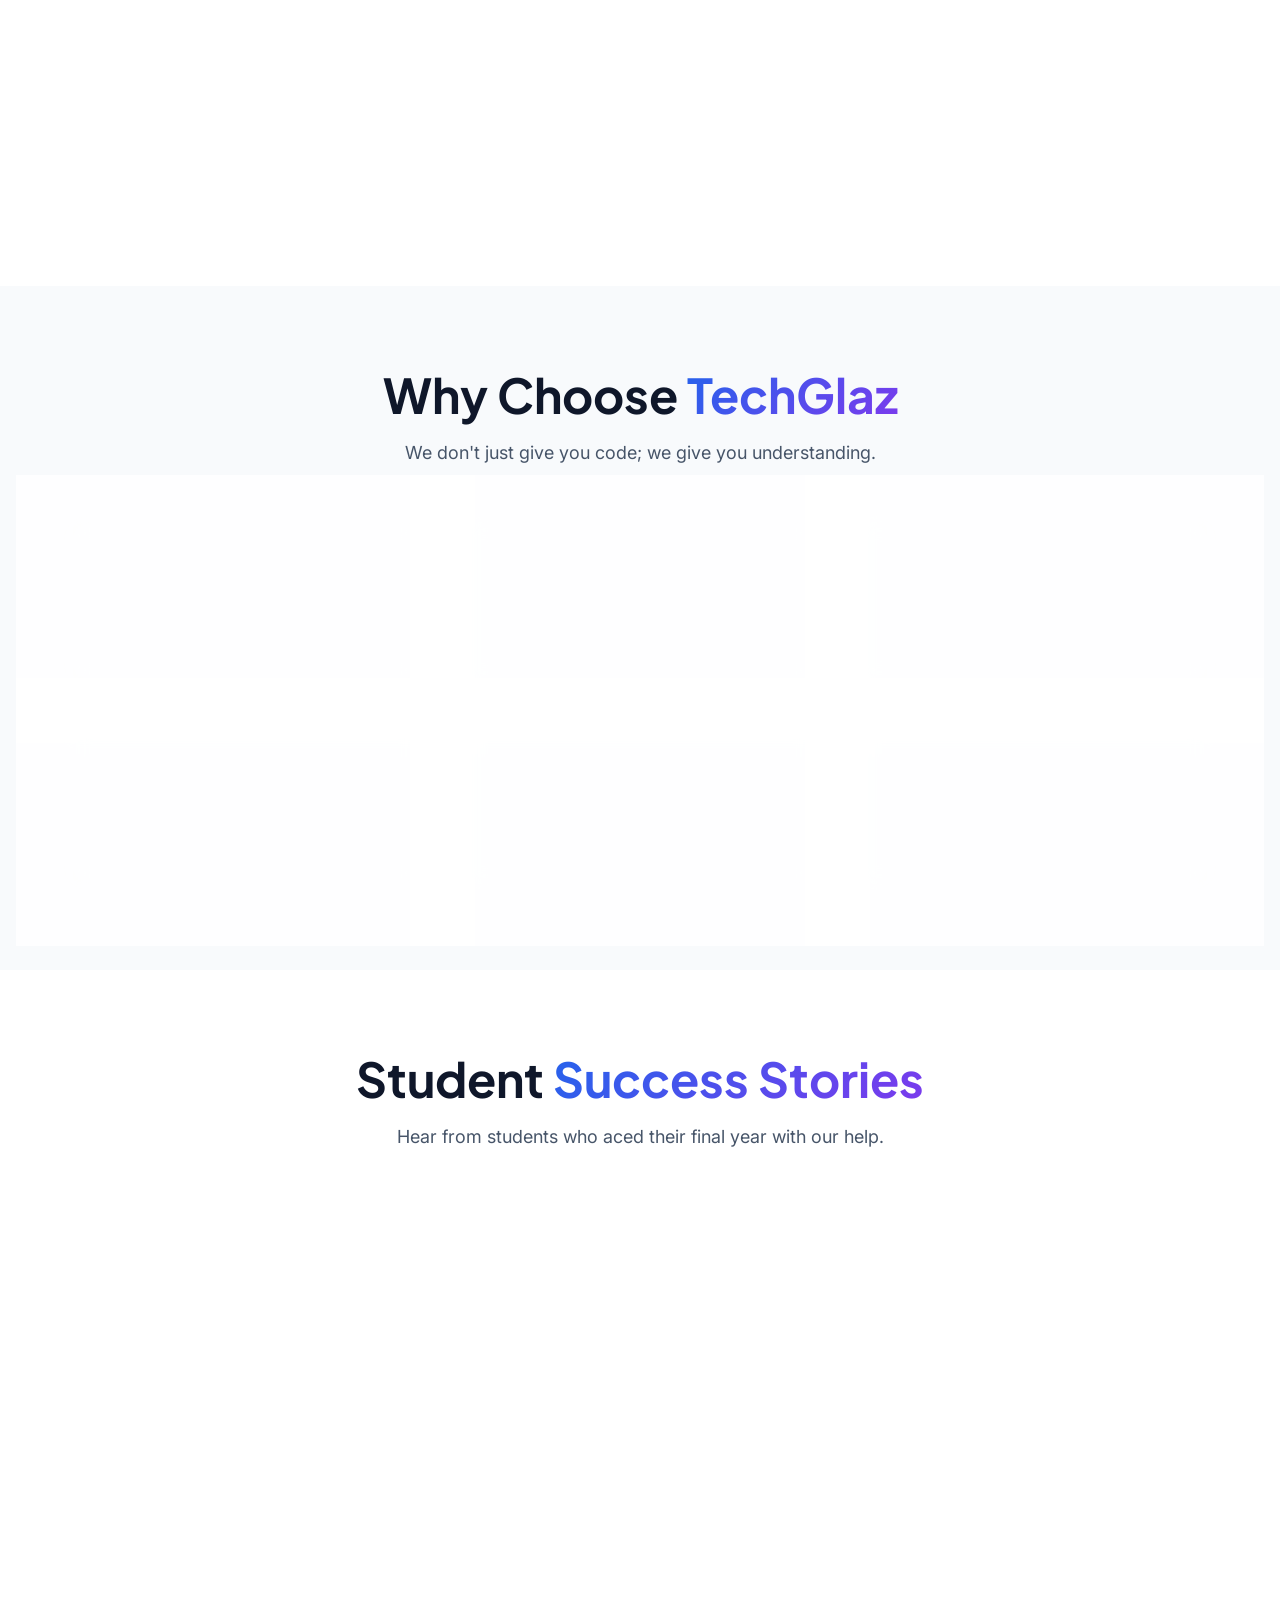
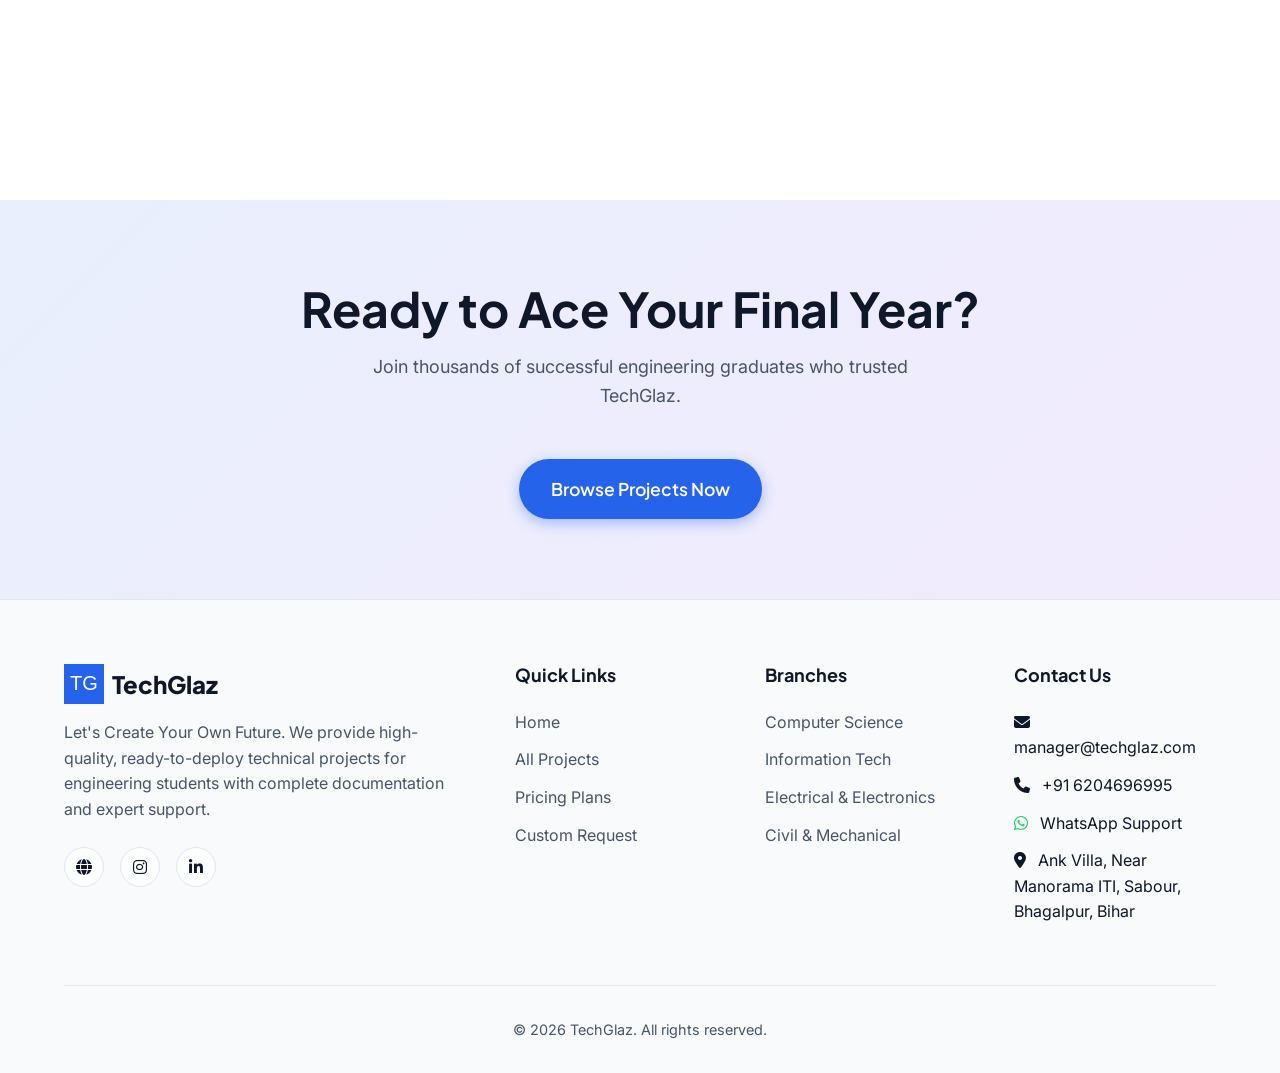
==== commit 00534d21: "refactor: redesign hero section with full-width background, ambient glow effects, and interactive sc" ====
--- a/index.html
+++ b/index.html
@@ -14,90 +14,152 @@
     
     <style>
         /* Homepage Specific Styles */
+
+        /* ── Hero: Full-width background image with text overlay ── */
         .hero {
-            min-height: 100vh;
-            display: flex;
-            align-items: center;
-            padding-top: 80px;
             position: relative;
-            overflow: hidden;
-            /* Force full viewport width, breaking out of any parent padding */
             width: 100vw;
             margin-left: calc(-50vw + 50%);
-            background: linear-gradient(135deg, rgba(37,99,235,0.06) 0%, rgba(124,58,237,0.06) 100%);
-        }
-
-        .hero::before {
-            content: '';
+            min-height: 100vh;
+            overflow: hidden;
+            display: flex;
+            align-items: center;
+            justify-content: center;
+        }
+
+        /* Background image layer */
+        .hero-bg {
             position: absolute;
-            top: -20%;
-            left: -10%;
-            width: 50vw;
-            height: 50vw;
-            background: radial-gradient(circle, var(--secondary) 0%, transparent 60%);
-            opacity: 0.15;
-            filter: blur(80px);
-            z-index: -1;
-        }
-
-        .hero::after {
-            content: '';
+            inset: 0;
+            background-image: url('techglaz_hero.png');
+            background-size: cover;
+            background-position: center center;
+            background-repeat: no-repeat;
+            transform: scale(1.04); /* slight zoom so edges never show white */
+            transition: transform 8s ease-out;
+        }
+        .hero:hover .hero-bg {
+            transform: scale(1.08); /* subtle Ken-Burns on hover */
+        }
+
+        /* Gradient overlay for readability */
+        .hero-overlay {
             position: absolute;
-            bottom: -10%;
-            right: -10%;
+            inset: 0;
+            background: linear-gradient(
+                135deg,
+                rgba(10, 16, 40, 0.78) 0%,
+                rgba(37, 99, 235, 0.55) 50%,
+                rgba(124, 58, 237, 0.45) 100%
+            );
+        }
+
+        /* Decorative ambient glow blobs */
+        .hero-glow-1, .hero-glow-2 {
+            position: absolute;
+            border-radius: 50%;
+            filter: blur(100px);
+            pointer-events: none;
+        }
+        .hero-glow-1 {
             width: 40vw;
             height: 40vw;
-            background: radial-gradient(circle, var(--accent) 0%, transparent 60%);
-            opacity: 0.15;
-            filter: blur(80px);
-            z-index: -1;
-        }
-
+            top: -10%;
+            left: -5%;
+            background: radial-gradient(circle, rgba(124, 58, 237, 0.45), transparent 70%);
+        }
+        .hero-glow-2 {
+            width: 35vw;
+            height: 35vw;
+            bottom: -10%;
+            right: -5%;
+            background: radial-gradient(circle, rgba(14, 165, 233, 0.4), transparent 70%);
+        }
+
+        /* Foreground content */
         .hero-container {
-            display: grid;
-            grid-template-columns: 1.1fr 0.9fr;
-            gap: 4rem;
+            position: relative;
+            z-index: 2;
+            display: flex;
+            flex-direction: column;
             align-items: center;
+            justify-content: center;
+            text-align: center;
+            padding: 120px 2rem 4rem;
+            max-width: 860px;
             width: 100%;
-            max-width: 1400px;
-            margin: 0 auto;
-            padding: 0 4rem;
         }
 
         .hero-content h1 {
-            font-size: clamp(2.5rem, 5vw, 4rem);
+            font-size: clamp(2.6rem, 6vw, 4.5rem);
             margin-bottom: 1.5rem;
             line-height: 1.1;
+            color: #ffffff;
+            text-shadow: 0 2px 24px rgba(0,0,0,0.45);
+        }
+
+        .hero-content h1 .text-gradient {
+            background: linear-gradient(135deg, #60a5fa, #a78bfa);
+            -webkit-background-clip: text;
+            -webkit-text-fill-color: transparent;
+            background-clip: text;
         }
 
         .hero-content p {
-            font-size: 1.125rem;
-            color: var(--text-secondary);
+            font-size: 1.175rem;
+            color: rgba(255, 255, 255, 0.88);
             margin-bottom: 2.5rem;
-            max-width: 90%;
+            max-width: 680px;
+            line-height: 1.75;
+            text-shadow: 0 1px 12px rgba(0,0,0,0.3);
         }
 
         .hero-buttons {
             display: flex;
             gap: 1rem;
-        }
-
-        .hero-image {
-            position: relative;
-            animation: float 6s ease-in-out infinite;
-        }
-
-        @keyframes float {
-            0% { transform: translateY(0px); }
-            50% { transform: translateY(-20px); }
-            100% { transform: translateY(0px); }
-        }
-
-        .hero-image img {
-            width: 100%;
-            border-radius: var(--radius-lg);
-            box-shadow: var(--shadow-glass);
-            /* Using the generated image path placeholder */
+            justify-content: center;
+            flex-wrap: wrap;
+        }
+
+        /* Override outline button colours for dark hero background */
+        .hero-buttons .btn-outline {
+            color: #ffffff;
+            border-color: rgba(255,255,255,0.55);
+            backdrop-filter: blur(6px);
+            -webkit-backdrop-filter: blur(6px);
+            background: rgba(255,255,255,0.08);
+        }
+        .hero-buttons .btn-outline:hover {
+            background: rgba(255,255,255,0.2);
+            border-color: #ffffff;
+            color: #ffffff;
+        }
+
+        /* Scroll-down hint */
+        .hero-scroll-hint {
+            position: absolute;
+            bottom: 2rem;
+            left: 50%;
+            transform: translateX(-50%);
+            z-index: 2;
+            display: flex;
+            flex-direction: column;
+            align-items: center;
+            gap: 0.4rem;
+            color: rgba(255,255,255,0.6);
+            font-size: 0.8rem;
+            letter-spacing: 0.08em;
+            text-transform: uppercase;
+        }
+        .hero-scroll-hint .scroll-line {
+            width: 1.5px;
+            height: 40px;
+            background: linear-gradient(to bottom, rgba(255,255,255,0.6), transparent);
+            animation: scrollPulse 2s ease-in-out infinite;
+        }
+        @keyframes scrollPulse {
+            0%,100% { opacity: 0.6; transform: scaleY(1); }
+            50%      { opacity: 1;   transform: scaleY(1.15); }
         }
 
         /* Stats Section */
@@ -254,22 +316,6 @@
 
         /* Responsive */
         @media (max-width: 992px) {
-            .hero {
-                width: 100vw;
-                margin-left: calc(-50vw + 50%);
-            }
-            .hero-container {
-                grid-template-columns: 1fr;
-                text-align: center;
-                padding: 0 2rem;
-            }
-            .hero-content p {
-                margin-left: auto;
-                margin-right: auto;
-            }
-            .hero-buttons {
-                justify-content: center;
-            }
             .stats-grid {
                 grid-template-columns: repeat(2, 1fr);
             }
@@ -279,8 +325,12 @@
         }
 
         @media (max-width: 576px) {
+            .hero-container {
+                padding: 110px 1.5rem 3.5rem;
+            }
             .hero-buttons {
                 flex-direction: column;
+                align-items: center;
             }
             .stats-grid {
                 grid-template-columns: 1fr;
@@ -316,23 +366,32 @@
 
     <!-- Hero Section -->
     <header class="hero">
+        <!-- Background layers -->
+        <div class="hero-bg"></div>
+        <div class="hero-overlay"></div>
+        <div class="hero-glow-1"></div>
+        <div class="hero-glow-2"></div>
+
+        <!-- Foreground content -->
         <div class="hero-container">
             <div class="hero-content fade-in">
                 <h1>Let's Create Your <span class="text-gradient">Own Future</span></h1>
                 <p>Premium, ready-to-deploy final year engineering projects for B.Tech students. Complete with documentation, source code, and expert guidance.</p>
                 <div class="hero-buttons">
-                    <a href="projects.html" class="btn btn-primary">
+                    <a href="projects.html" class="btn btn-primary" id="hero-explore-btn">
                         Explore Projects <i class="fa-solid fa-arrow-right"></i>
                     </a>
-                    <a href="custom-request.html" class="btn btn-outline">
+                    <a href="custom-request.html" class="btn btn-outline" id="hero-custom-btn">
                         Request Custom Project
                     </a>
                 </div>
             </div>
-            <div class="hero-image fade-in" style="transition-delay: 0.2s;">
-                <!-- Path to generated artifact image -->
-                <img src="techglaz_hero.png" alt="Engineering Project Technology Illustration">
-            </div>
+        </div>
+
+        <!-- Scroll hint -->
+        <div class="hero-scroll-hint">
+            <span>Scroll</span>
+            <div class="scroll-line"></div>
         </div>
     </header>
 
--- a/style.css
+++ b/style.css
@@ -54,7 +54,7 @@
   color: var(--text-primary);
   line-height: 1.6;
   transition: background-color 0.3s ease, color 0.3s ease;
-  overflow-x: hidden;
+  overflow-x: clip;
 }
 
 h1, h2, h3, h4, h5, h6 {
@@ -354,8 +354,11 @@
   opacity: 0;
   visibility: hidden;
   transform: translateY(20px);
-  transition: all 0.3s ease;
-  z-index: 999;
+  transition: opacity 0.3s ease, visibility 0.3s ease, transform 0.3s ease, background-color 0.3s ease;
+  z-index: 9998;
+  /* Isolate from any parent transform so fixed positioning is always viewport-relative */
+  isolation: isolate;
+  will-change: opacity, transform;
 }
 
 .back-to-top.visible {
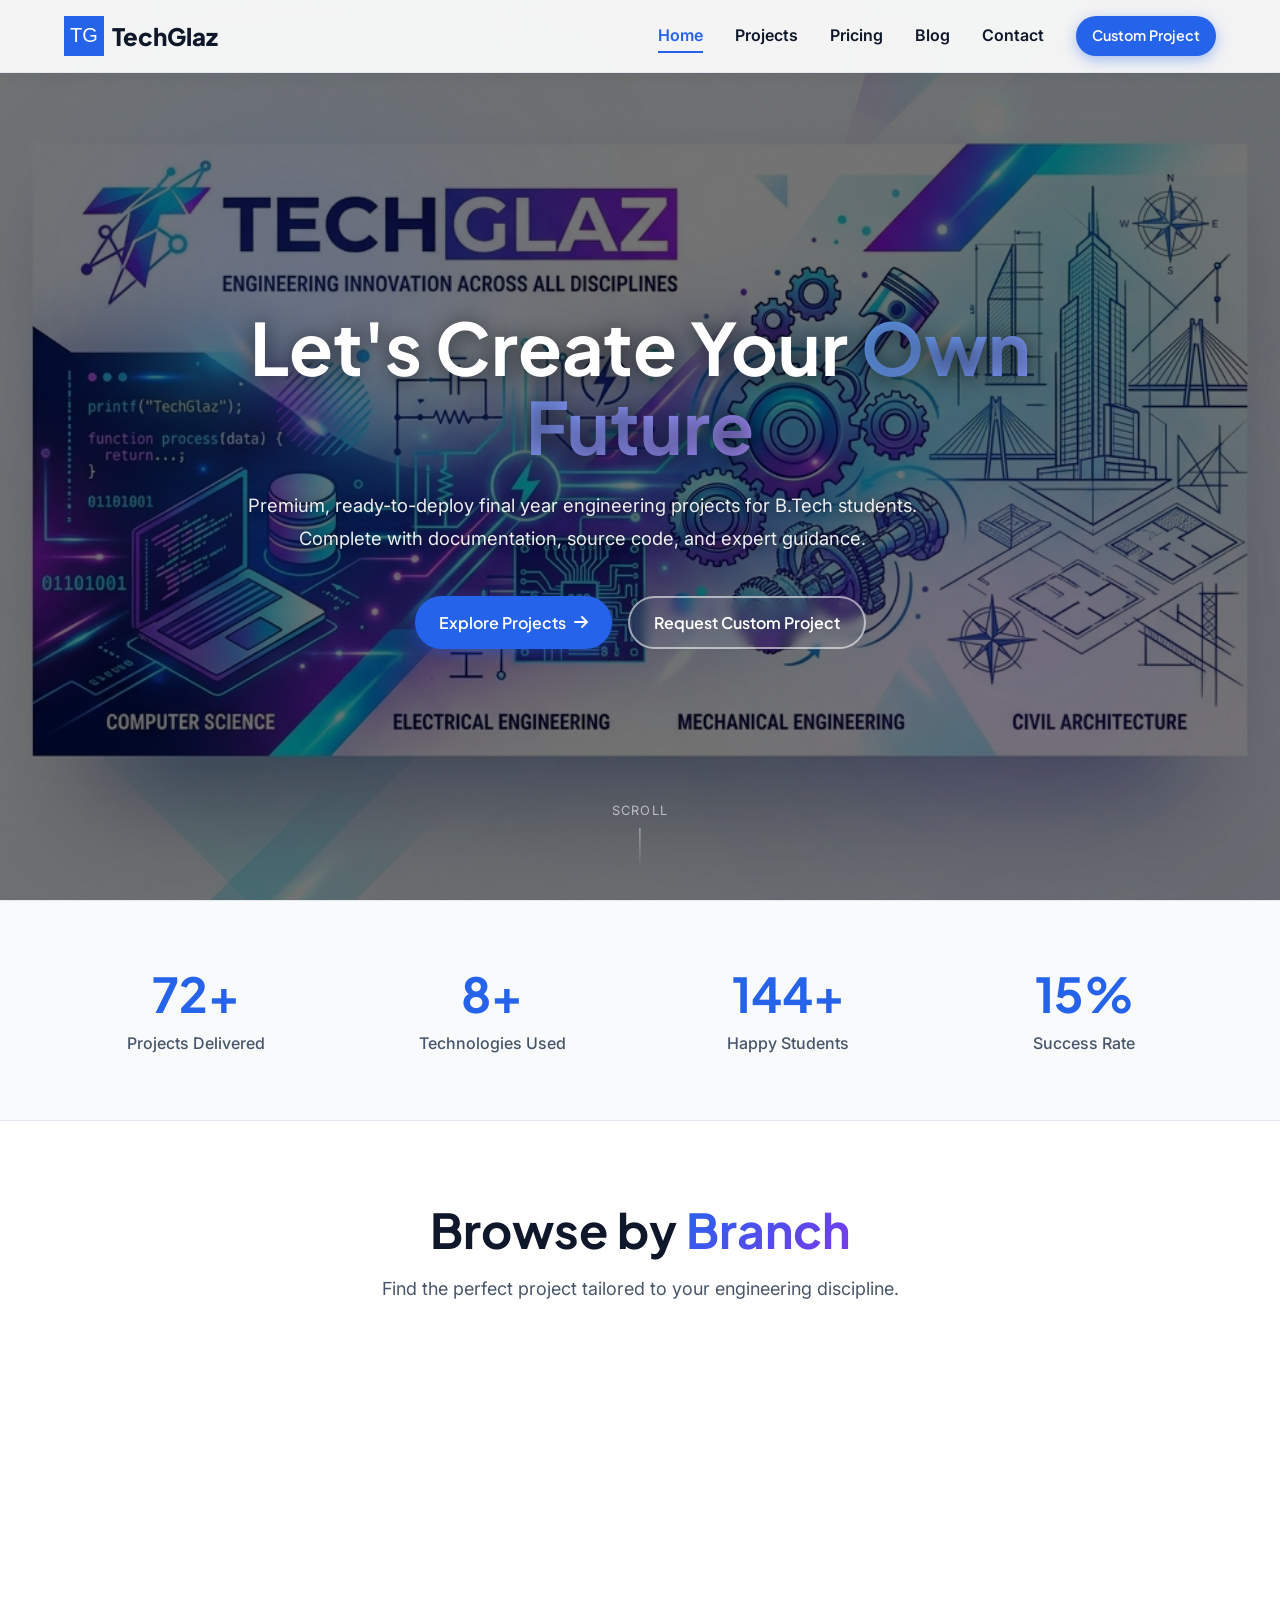
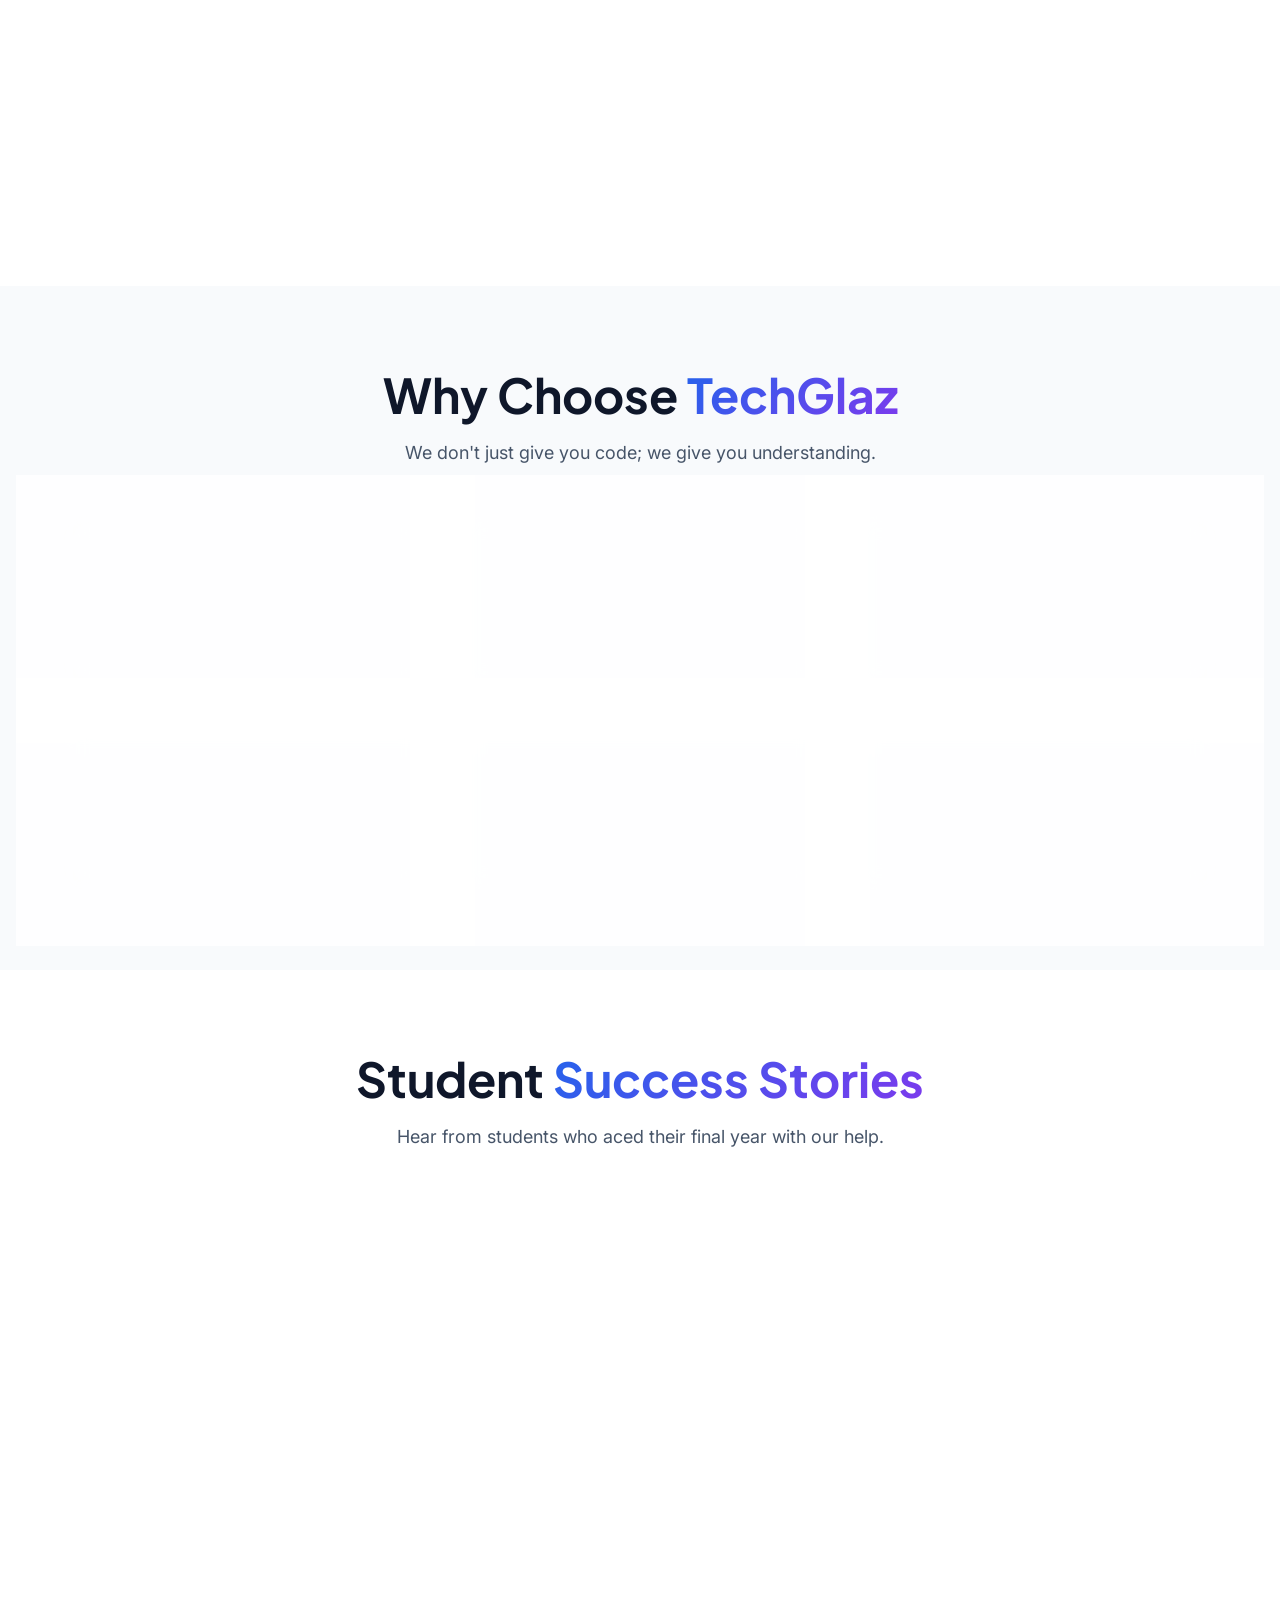
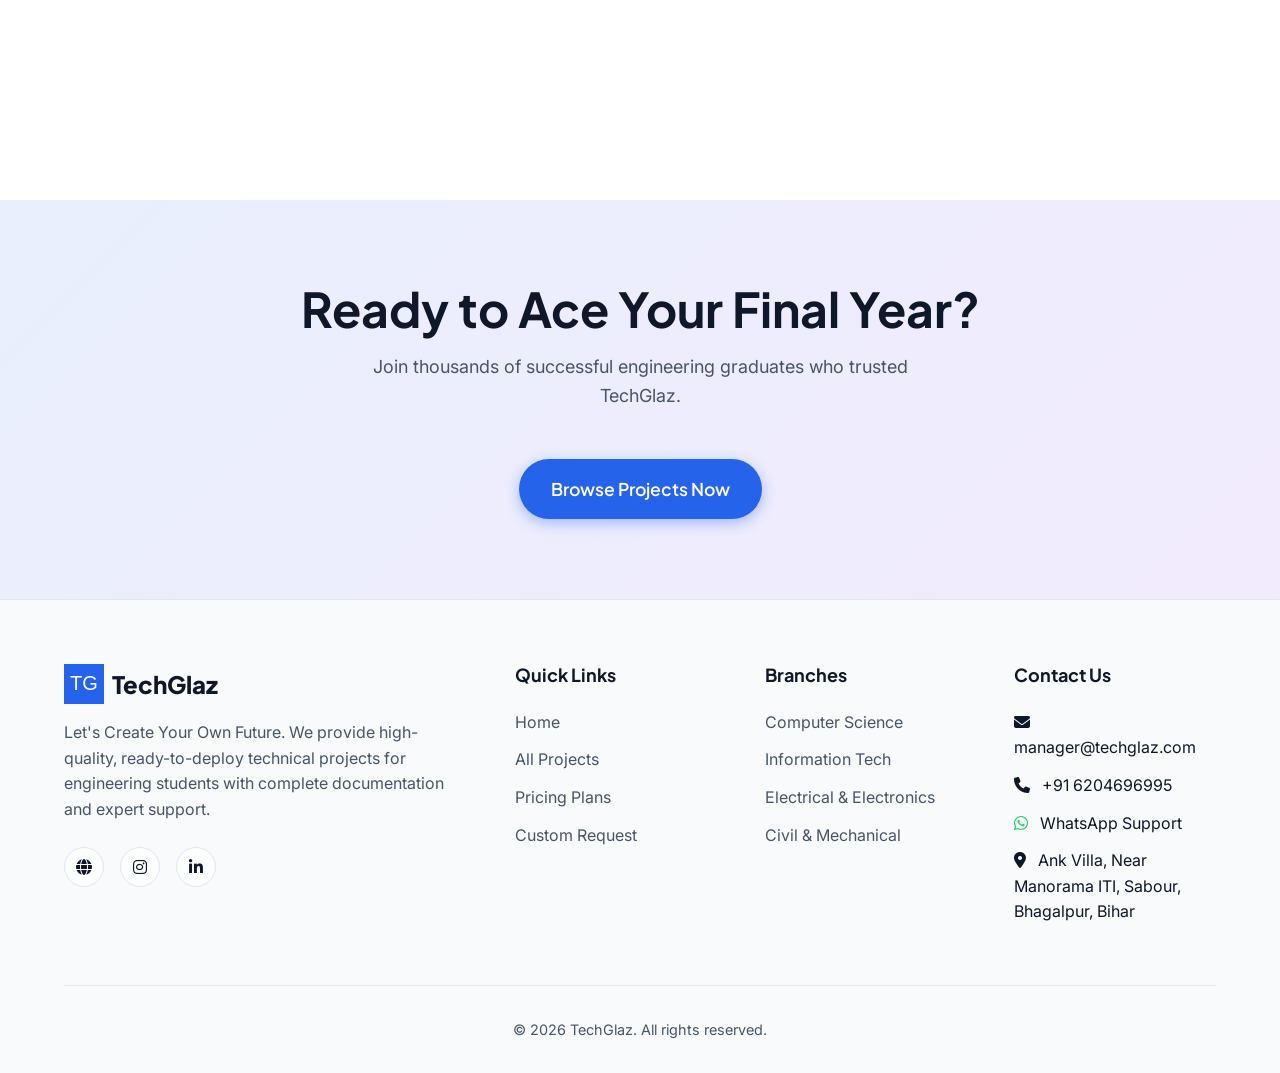
==== commit 53e371a2: "style: update navbar aesthetics and refine hero section styling for better contrast and clarity" ====
--- a/index.html
+++ b/index.html
@@ -42,38 +42,34 @@
             transform: scale(1.08); /* subtle Ken-Burns on hover */
         }
 
-        /* Gradient overlay for readability */
+        /* Clean dark overlay for text readability */
         .hero-overlay {
             position: absolute;
             inset: 0;
-            background: linear-gradient(
-                135deg,
-                rgba(10, 16, 40, 0.78) 0%,
-                rgba(37, 99, 235, 0.55) 50%,
-                rgba(124, 58, 237, 0.45) 100%
-            );
+            background: rgba(0, 0, 0, 0.55);
         }
 
         /* Decorative ambient glow blobs */
         .hero-glow-1, .hero-glow-2 {
             position: absolute;
             border-radius: 50%;
-            filter: blur(100px);
+            filter: blur(120px);
             pointer-events: none;
+            z-index: 1;
         }
         .hero-glow-1 {
-            width: 40vw;
-            height: 40vw;
-            top: -10%;
-            left: -5%;
-            background: radial-gradient(circle, rgba(124, 58, 237, 0.45), transparent 70%);
-        }
-        .hero-glow-2 {
             width: 35vw;
             height: 35vw;
-            bottom: -10%;
-            right: -5%;
-            background: radial-gradient(circle, rgba(14, 165, 233, 0.4), transparent 70%);
+            top: 10%;
+            left: 5%;
+            background: radial-gradient(circle, rgba(37, 99, 235, 0.35), transparent 70%);
+        }
+        .hero-glow-2 {
+            width: 30vw;
+            height: 30vw;
+            bottom: 10%;
+            right: 5%;
+            background: radial-gradient(circle, rgba(124, 58, 237, 0.30), transparent 70%);
         }
 
         /* Foreground content */
@@ -95,7 +91,7 @@
             margin-bottom: 1.5rem;
             line-height: 1.1;
             color: #ffffff;
-            text-shadow: 0 2px 24px rgba(0,0,0,0.45);
+            text-shadow: 0 2px 20px rgba(0,0,0,0.6);
         }
 
         .hero-content h1 .text-gradient {
@@ -106,12 +102,12 @@
         }
 
         .hero-content p {
-            font-size: 1.175rem;
-            color: rgba(255, 255, 255, 0.88);
+            font-size: 1.15rem;
+            color: rgba(255, 255, 255, 0.92);
             margin-bottom: 2.5rem;
             max-width: 680px;
-            line-height: 1.75;
-            text-shadow: 0 1px 12px rgba(0,0,0,0.3);
+            line-height: 1.8;
+            text-shadow: 0 1px 10px rgba(0,0,0,0.5);
         }
 
         .hero-buttons {
--- a/style.css
+++ b/style.css
@@ -185,15 +185,18 @@
   z-index: 1000;
   padding: 1rem 0;
   transition: var(--transition);
+  /* Always show a crisp white blurred background — visually separate from hero */
+  background: rgba(255, 255, 255, 0.92);
+  backdrop-filter: blur(16px);
+  -webkit-backdrop-filter: blur(16px);
+  border-bottom: 1px solid var(--border-color);
+  box-shadow: 0 1px 16px 0 rgba(15, 23, 42, 0.06);
 }
 
 .navbar.scrolled {
   padding: 0.5rem 0;
-  background: var(--card-bg);
-  backdrop-filter: blur(12px);
-  -webkit-backdrop-filter: blur(12px);
-  border-bottom: 1px solid rgba(255, 255, 255, 0.1);
-  box-shadow: var(--shadow-sm);
+  background: rgba(255, 255, 255, 0.97);
+  box-shadow: 0 2px 20px 0 rgba(15, 23, 42, 0.10);
 }
 
 .nav-container {
@@ -223,9 +226,9 @@
 }
 
 .nav-link {
-  color: var(--text-secondary);
-  font-weight: 500;
-  font-size: 0.95rem;
+  color: var(--text-primary);
+  font-weight: 600;
+  font-size: 1rem;
   position: relative;
 }
 
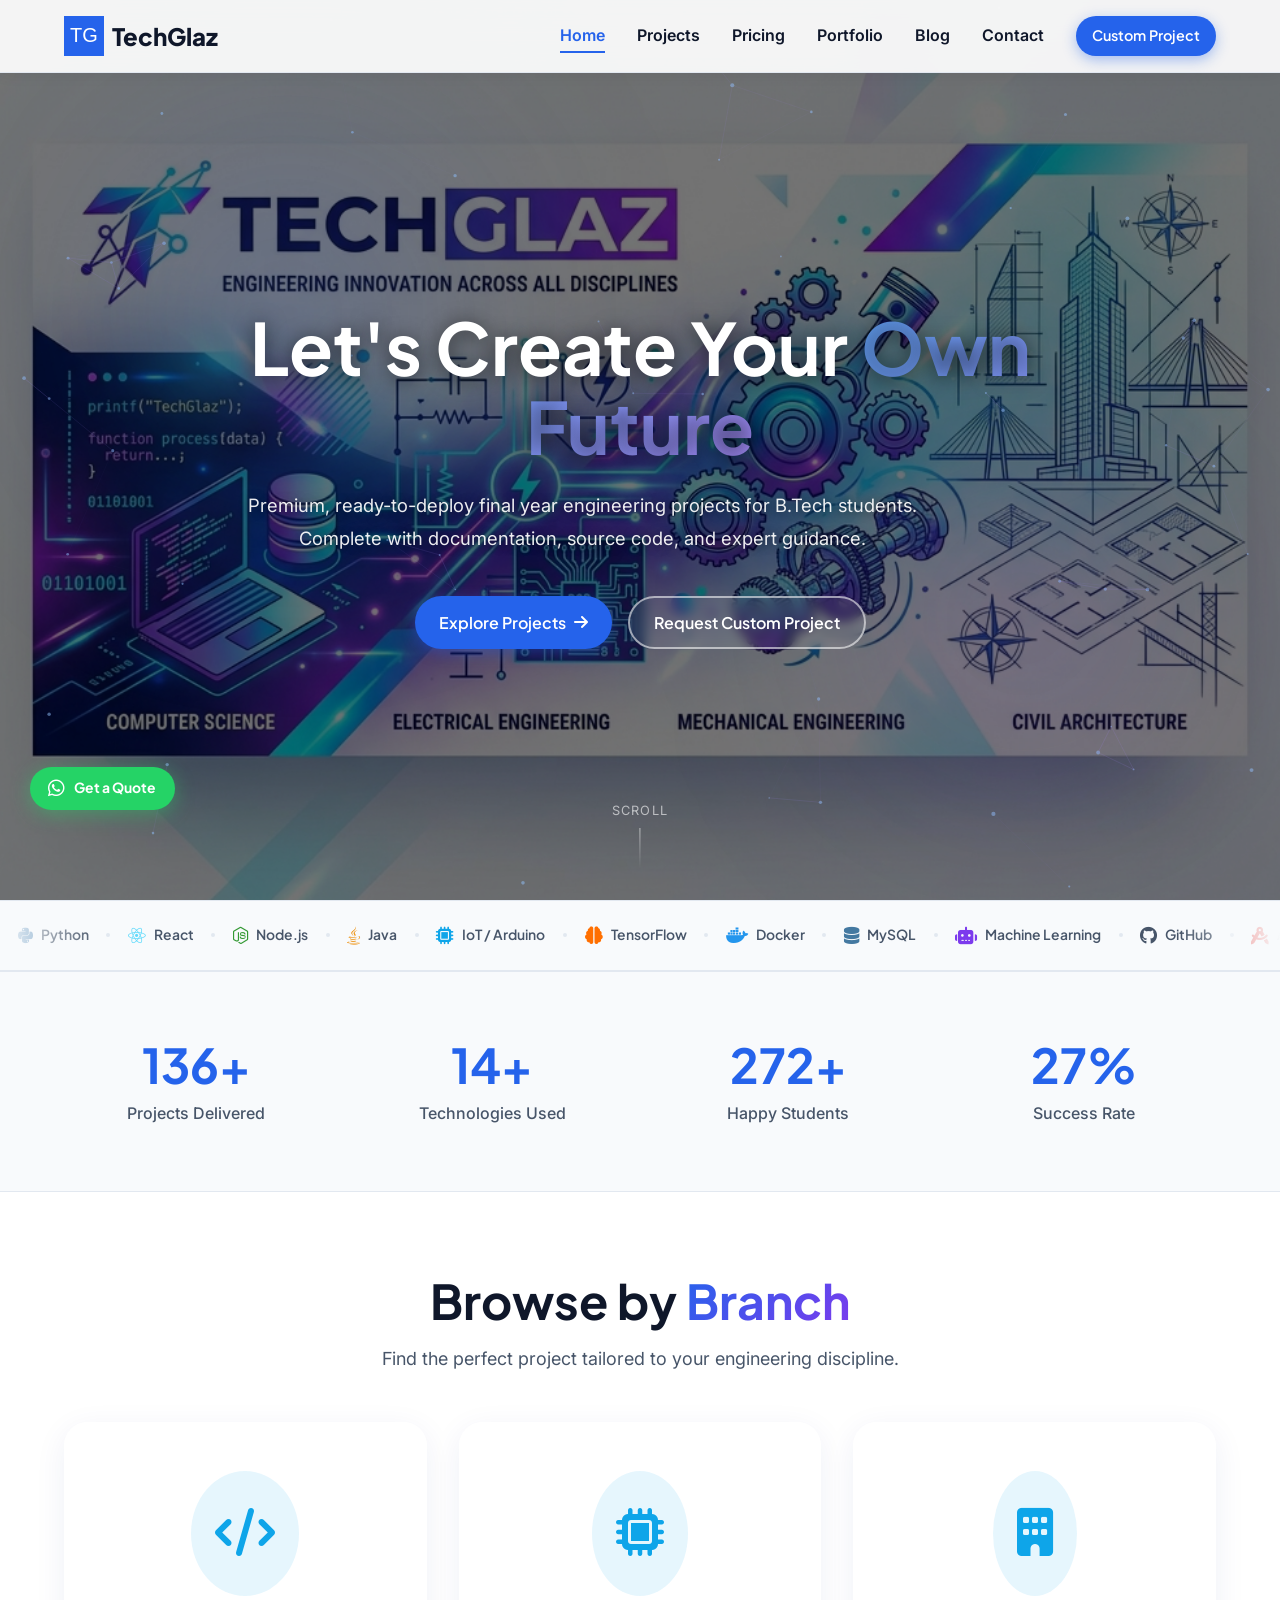
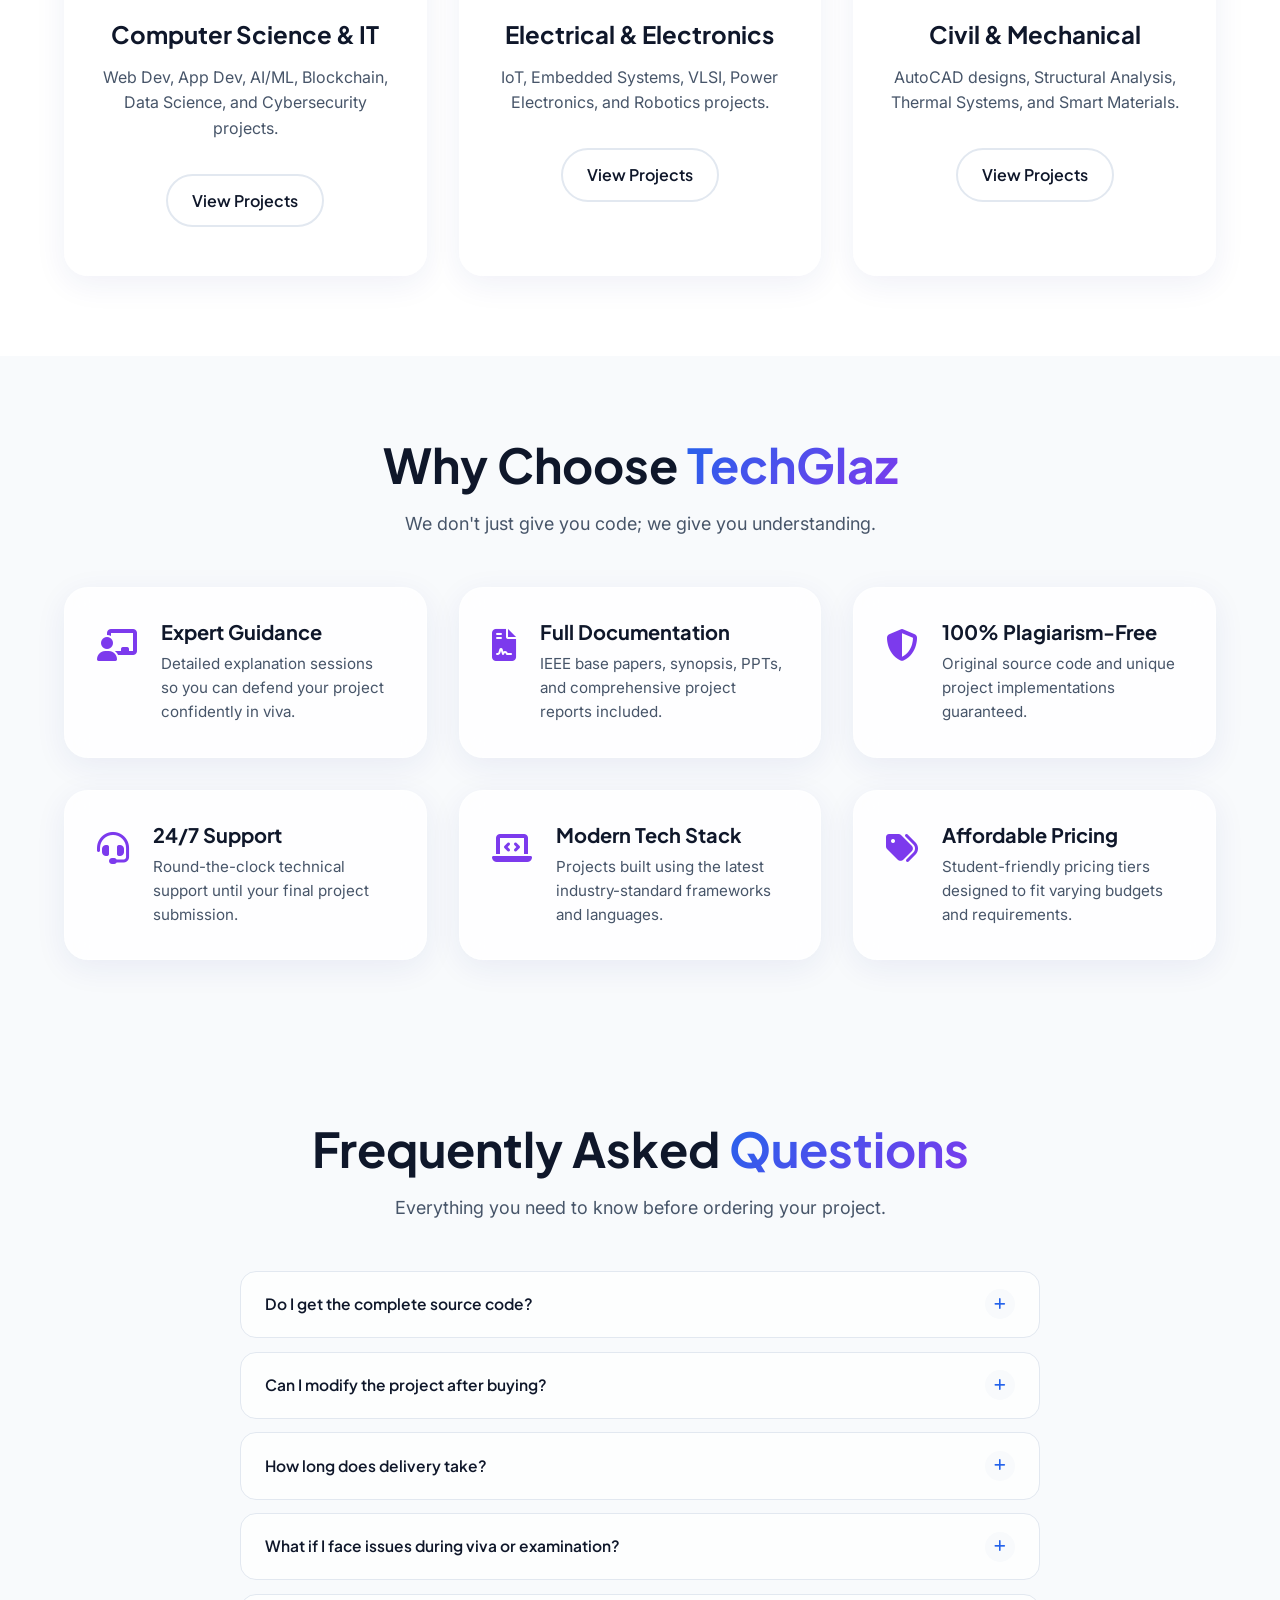
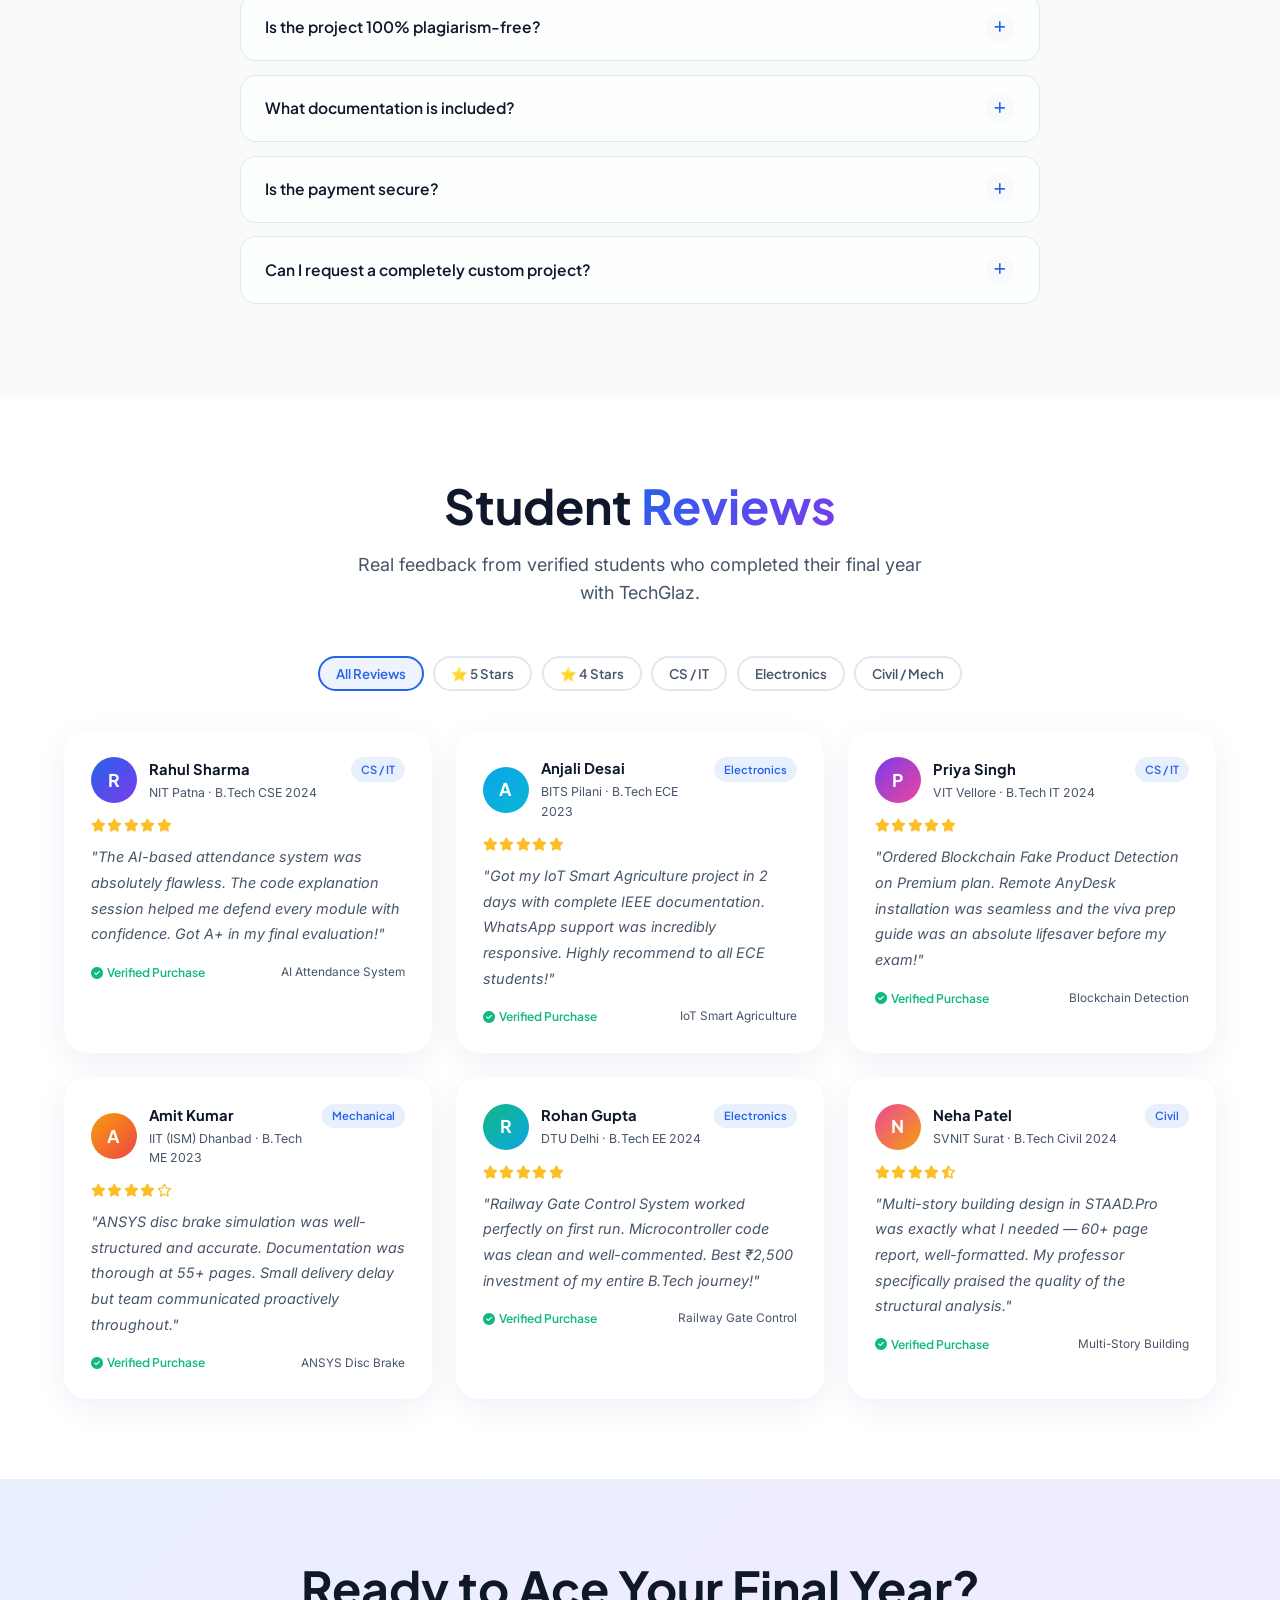
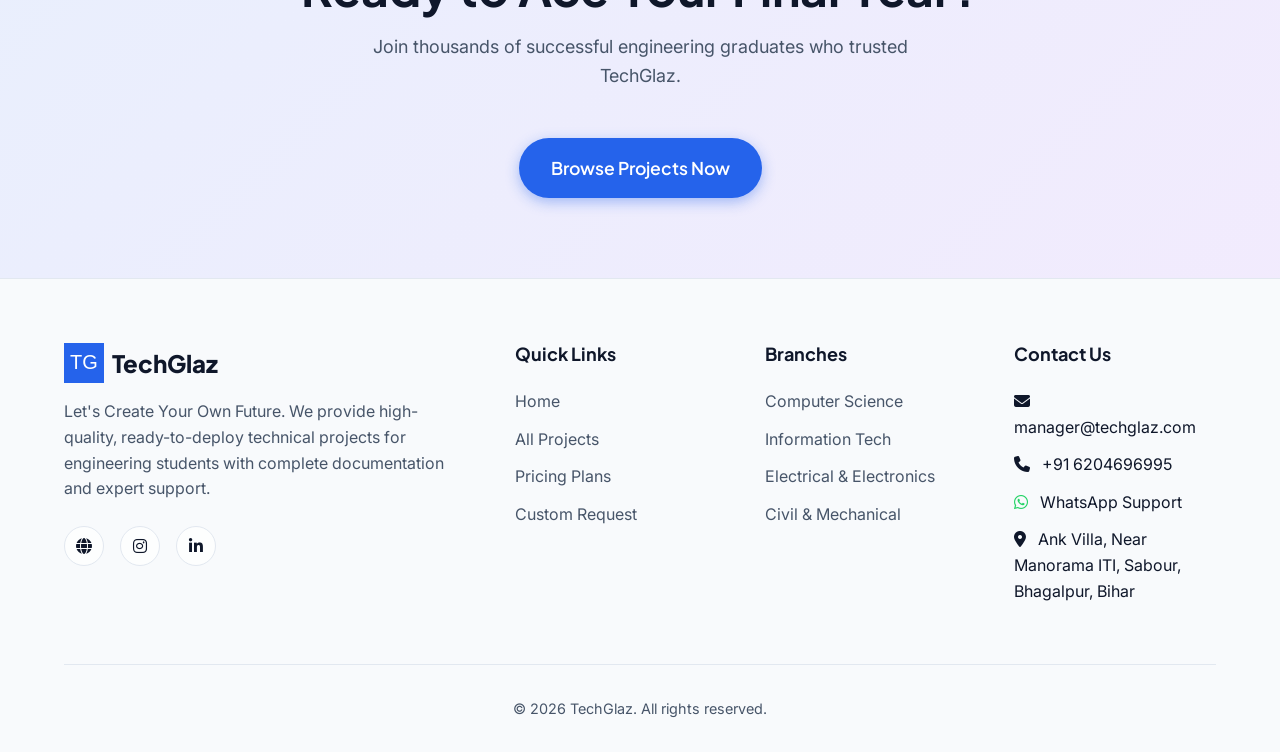
==== commit 5a22a2cd: "feat: implement portfolio page, tech marquee, WhatsApp float button, FAQ accordion, wishlist system," ====
--- a/index.html
+++ b/index.html
@@ -336,6 +336,24 @@
             }
         }
     </style>
+
+    <!-- ── Analytics (Feature 15) ── -->
+    <!-- Google Analytics 4 | Replace G-XXXXXXXXXX with your Measurement ID -->
+    <script async src="https://www.googletagmanager.com/gtag/js?id=G-XXXXXXXXXX"></script>
+    <script>
+        window.dataLayer = window.dataLayer || [];
+        function gtag(){dataLayer.push(arguments);}
+        gtag('js', new Date());
+        gtag('config', 'G-XXXXXXXXXX');
+    </script>
+    <!-- Microsoft Clarity | Replace XXXXXXXXXX with your Clarity Project ID -->
+    <script type="text/javascript">
+        (function(c,l,a,r,i,t,y){
+            c[a]=c[a]||function(){(c[a].q=c[a].q||[]).push(arguments)};
+            t=l.createElement(r);t.async=1;t.src="https://www.clarity.ms/tag/"+i;
+            y=l.getElementsByTagName(r)[0];y.parentNode.insertBefore(t,y);
+        })(window, document, "clarity", "script", "XXXXXXXXXX");
+    </script>
 </head>
 <body>
 
@@ -353,6 +371,7 @@
                 <a href="index.html" class="nav-link active">Home</a>
                 <a href="projects.html" class="nav-link">Projects</a>
                 <a href="pricing.html" class="nav-link">Pricing</a>
+                <a href="portfolio.html" class="nav-link">Portfolio</a>
                 <a href="blog.html" class="nav-link">Blog</a>
                 <a href="contact.html" class="nav-link">Contact</a>
                 <a href="custom-request.html" class="btn btn-primary" style="padding: 0.5rem 1rem; font-size: 0.9rem;">Custom Project</a>
@@ -365,6 +384,7 @@
         <!-- Background layers -->
         <div class="hero-bg"></div>
         <div class="hero-overlay"></div>
+        <canvas id="hero-canvas" class="hero-canvas"></canvas>
         <div class="hero-glow-1"></div>
         <div class="hero-glow-2"></div>
 
@@ -391,6 +411,61 @@
         </div>
     </header>
 
+    <!-- Tech Marquee Strip (Feature 3) -->
+    <section class="tech-marquee-section" aria-label="Technologies We Work With">
+        <div class="marquee-track">
+            <div class="marquee-item"><i class="fa-brands fa-python" style="color:#3776AB"></i> Python</div>
+            <span class="marquee-sep"></span>
+            <div class="marquee-item"><i class="fa-brands fa-react" style="color:#61DAFB"></i> React</div>
+            <span class="marquee-sep"></span>
+            <div class="marquee-item"><i class="fa-brands fa-node-js" style="color:#339933"></i> Node.js</div>
+            <span class="marquee-sep"></span>
+            <div class="marquee-item"><i class="fa-brands fa-java" style="color:#ED8B00"></i> Java</div>
+            <span class="marquee-sep"></span>
+            <div class="marquee-item"><i class="fa-solid fa-microchip" style="color:#0ea5e9"></i> IoT / Arduino</div>
+            <span class="marquee-sep"></span>
+            <div class="marquee-item"><i class="fa-solid fa-brain" style="color:#FF6F00"></i> TensorFlow</div>
+            <span class="marquee-sep"></span>
+            <div class="marquee-item"><i class="fa-brands fa-docker" style="color:#2496ED"></i> Docker</div>
+            <span class="marquee-sep"></span>
+            <div class="marquee-item"><i class="fa-solid fa-database" style="color:#4479A1"></i> MySQL</div>
+            <span class="marquee-sep"></span>
+            <div class="marquee-item"><i class="fa-solid fa-robot" style="color:#7c3aed"></i> Machine Learning</div>
+            <span class="marquee-sep"></span>
+            <div class="marquee-item"><i class="fa-brands fa-github"></i> GitHub</div>
+            <span class="marquee-sep"></span>
+            <div class="marquee-item"><i class="fa-solid fa-drafting-compass" style="color:#e84440"></i> AutoCAD</div>
+            <span class="marquee-sep"></span>
+            <div class="marquee-item"><i class="fa-solid fa-calculator" style="color:#e16737"></i> MATLAB</div>
+            <span class="marquee-sep"></span>
+            <!-- Duplicate for seamless infinite loop -->
+            <div class="marquee-item"><i class="fa-brands fa-python" style="color:#3776AB"></i> Python</div>
+            <span class="marquee-sep"></span>
+            <div class="marquee-item"><i class="fa-brands fa-react" style="color:#61DAFB"></i> React</div>
+            <span class="marquee-sep"></span>
+            <div class="marquee-item"><i class="fa-brands fa-node-js" style="color:#339933"></i> Node.js</div>
+            <span class="marquee-sep"></span>
+            <div class="marquee-item"><i class="fa-brands fa-java" style="color:#ED8B00"></i> Java</div>
+            <span class="marquee-sep"></span>
+            <div class="marquee-item"><i class="fa-solid fa-microchip" style="color:#0ea5e9"></i> IoT / Arduino</div>
+            <span class="marquee-sep"></span>
+            <div class="marquee-item"><i class="fa-solid fa-brain" style="color:#FF6F00"></i> TensorFlow</div>
+            <span class="marquee-sep"></span>
+            <div class="marquee-item"><i class="fa-brands fa-docker" style="color:#2496ED"></i> Docker</div>
+            <span class="marquee-sep"></span>
+            <div class="marquee-item"><i class="fa-solid fa-database" style="color:#4479A1"></i> MySQL</div>
+            <span class="marquee-sep"></span>
+            <div class="marquee-item"><i class="fa-solid fa-robot" style="color:#7c3aed"></i> Machine Learning</div>
+            <span class="marquee-sep"></span>
+            <div class="marquee-item"><i class="fa-brands fa-github"></i> GitHub</div>
+            <span class="marquee-sep"></span>
+            <div class="marquee-item"><i class="fa-solid fa-drafting-compass" style="color:#e84440"></i> AutoCAD</div>
+            <span class="marquee-sep"></span>
+            <div class="marquee-item"><i class="fa-solid fa-calculator" style="color:#e16737"></i> MATLAB</div>
+            <span class="marquee-sep"></span>
+        </div>
+    </section>
+
     <!-- Statistics -->
     <section class="stats">
         <div class="container stats-grid">
@@ -506,47 +581,161 @@
         </div>
     </section>
 
-    <!-- Testimonials -->
-    <section class="section">
+    <!-- FAQ Section (Feature 6) -->
+    <section class="section" id="faq" style="background:var(--bg-secondary);">
         <div class="container">
             <div class="text-center fade-in">
-                <h2 class="section-title">Student <span class="text-gradient">Success Stories</span></h2>
-                <p class="section-subtitle">Hear from students who aced their final year with our help.</p>
-            </div>
-            <div class="categories-grid">
-                <div class="glass-card testimonial-card fade-in" style="padding: 1.5rem;">
-                    <div class="video-wrapper">
-                        <!-- Placeholder YouTube embed -->
-                        <iframe width="100%" height="100%" src="https://www.youtube.com/embed/dQw4w9WgXcQ?controls=0" title="YouTube video player" frameborder="0" allow="accelerometer; autoplay; clipboard-write; encrypted-media; gyroscope; picture-in-picture" allowfullscreen></iframe>
-                    </div>
-                    <div class="stars" style="margin-top: 1rem;">
-                        <i class="fa-solid fa-star"></i><i class="fa-solid fa-star"></i><i class="fa-solid fa-star"></i><i class="fa-solid fa-star"></i><i class="fa-solid fa-star"></i>
-                    </div>
-                    <p class="testimonial-text" style="font-size: 1rem;">"The AI-based attendance system project was flawless. The code explanation session really helped me."</p>
-                    <div class="student-info">
-                        <div class="student-avatar">R</div>
-                        <div class="student-details">
-                            <h5>Rahul Sharma</h5>
-                            <span>B.Tech CSE, 2023</span>
+                <h2 class="section-title">Frequently Asked <span class="text-gradient">Questions</span></h2>
+                <p class="section-subtitle">Everything you need to know before ordering your project.</p>
+            </div>
+            <div class="faq-container">
+                <div class="faq-item fade-in">
+                    <div class="faq-header">
+                        <span class="faq-question">Do I get the complete source code?</span>
+                        <div class="faq-icon"><i class="fa-solid fa-plus"></i></div>
+                    </div>
+                    <div class="faq-body"><p>Yes! You receive 100% of the source code, all assets, libraries, and configuration files needed to run the project. Code is well-commented and structured for easy understanding.</p></div>
+                </div>
+                <div class="faq-item fade-in">
+                    <div class="faq-header">
+                        <span class="faq-question">Can I modify the project after buying?</span>
+                        <div class="faq-icon"><i class="fa-solid fa-plus"></i></div>
+                    </div>
+                    <div class="faq-body"><p>Absolutely. Once delivered, the project is completely yours. Modify any part of the code, design, or documentation to meet your college's specific requirements.</p></div>
+                </div>
+                <div class="faq-item fade-in">
+                    <div class="faq-header">
+                        <span class="faq-question">How long does delivery take?</span>
+                        <div class="faq-icon"><i class="fa-solid fa-plus"></i></div>
+                    </div>
+                    <div class="faq-body"><p>Standard projects are delivered within <strong>24–72 hours</strong> of payment confirmation. Custom-built projects may take 5–10 days. Urgent delivery can be arranged — just message us on WhatsApp.</p></div>
+                </div>
+                <div class="faq-item fade-in">
+                    <div class="faq-header">
+                        <span class="faq-question">What if I face issues during viva or examination?</span>
+                        <div class="faq-icon"><i class="fa-solid fa-plus"></i></div>
+                    </div>
+                    <div class="faq-body"><p>We include a 1-hour live code explanation session (Standard &amp; Premium plans) so you're fully prepared. Our support team remains available on WhatsApp right up to your submission date.</p></div>
+                </div>
+                <div class="faq-item fade-in">
+                    <div class="faq-header">
+                        <span class="faq-question">Is the project 100% plagiarism-free?</span>
+                        <div class="faq-icon"><i class="fa-solid fa-plus"></i></div>
+                    </div>
+                    <div class="faq-body"><p>Yes. Every project is built from scratch with original source code. Premium plan customers receive a Turnitin plagiarism report as proof. We guarantee 0% code plagiarism across all deliverables.</p></div>
+                </div>
+                <div class="faq-item fade-in">
+                    <div class="faq-header">
+                        <span class="faq-question">What documentation is included?</span>
+                        <div class="faq-icon"><i class="fa-solid fa-plus"></i></div>
+                    </div>
+                    <div class="faq-body"><p>Depending on your plan: IEEE base paper, project synopsis, full project report (50+ pages in IEEE format), PPT presentation, and setup guide. Standard and Premium plans include all documentation.</p></div>
+                </div>
+                <div class="faq-item fade-in">
+                    <div class="faq-header">
+                        <span class="faq-question">Is the payment secure?</span>
+                        <div class="faq-icon"><i class="fa-solid fa-plus"></i></div>
+                    </div>
+                    <div class="faq-body"><p>We accept payments via UPI, Bank Transfer, and other verified methods. We recommend confirming your order details on WhatsApp before payment. Your financial safety is our top priority.</p></div>
+                </div>
+                <div class="faq-item fade-in">
+                    <div class="faq-header">
+                        <span class="faq-question">Can I request a completely custom project?</span>
+                        <div class="faq-icon"><i class="fa-solid fa-plus"></i></div>
+                    </div>
+                    <div class="faq-body"><p>Yes! Fill out our <a href="custom-request.html">Custom Project Request form</a> with your idea, branch, and requirements. Our team will review and send you a quote within 24 hours — across any domain: CS, ECE, Civil, or Mechanical.</p></div>
+                </div>
+            </div>
+        </div>
+    </section>
+
+    <!-- Reviews Section (Feature 14) -->
+    <section class="section" id="reviews">
+        <div class="container">
+            <div class="text-center fade-in">
+                <h2 class="section-title">Student <span class="text-gradient">Reviews</span></h2>
+                <p class="section-subtitle">Real feedback from verified students who completed their final year with TechGlaz.</p>
+            </div>
+            <div class="reviews-filters fade-in">
+                <button class="review-filter-btn active" data-filter="all">All Reviews</button>
+                <button class="review-filter-btn" data-filter="5">&#11088; 5 Stars</button>
+                <button class="review-filter-btn" data-filter="4">&#11088; 4 Stars</button>
+                <button class="review-filter-btn" data-filter="cs">CS / IT</button>
+                <button class="review-filter-btn" data-filter="ee">Electronics</button>
+                <button class="review-filter-btn" data-filter="mech">Civil / Mech</button>
+            </div>
+            <div class="reviews-grid" id="reviewsGrid">
+                <div class="glass-card review-card fade-in" data-stars="5" data-branch="cs">
+                    <div class="review-card-top">
+                        <div class="reviewer-info">
+                            <div class="reviewer-avatar" style="background:linear-gradient(135deg,#2563eb,#7c3aed)">R</div>
+                            <div><div class="reviewer-name">Rahul Sharma</div><div class="reviewer-college">NIT Patna &middot; B.Tech CSE 2024</div></div>
                         </div>
-                    </div>
-                </div>
-                <div class="glass-card testimonial-card fade-in" style="transition-delay: 0.1s; padding: 1.5rem;">
-                    <div class="video-wrapper">
-                        <!-- Placeholder YouTube embed -->
-                        <iframe width="100%" height="100%" src="https://www.youtube.com/embed/dQw4w9WgXcQ?controls=0" title="YouTube video player" frameborder="0" allow="accelerometer; autoplay; clipboard-write; encrypted-media; gyroscope; picture-in-picture" allowfullscreen></iframe>
-                    </div>
-                    <div class="stars" style="margin-top: 1rem;">
-                        <i class="fa-solid fa-star"></i><i class="fa-solid fa-star"></i><i class="fa-solid fa-star"></i><i class="fa-solid fa-star"></i><i class="fa-solid fa-star-half-stroke"></i>
-                    </div>
-                    <p class="testimonial-text" style="font-size: 1rem;">"Got my IoT Smart Agriculture project delivered in just 3 days with complete IEEE format documentation."</p>
-                    <div class="student-info">
-                        <div class="student-avatar" style="background: var(--secondary)">A</div>
-                        <div class="student-details">
-                            <h5>Anjali Desai</h5>
-                            <span>B.Tech ECE, 2023</span>
+                        <span class="reviewer-branch-badge">CS / IT</span>
+                    </div>
+                    <div class="review-stars"><i class="fa-solid fa-star"></i><i class="fa-solid fa-star"></i><i class="fa-solid fa-star"></i><i class="fa-solid fa-star"></i><i class="fa-solid fa-star"></i></div>
+                    <p class="review-text">"The AI-based attendance system was absolutely flawless. The code explanation session helped me defend every module with confidence. Got A+ in my final evaluation!"</p>
+                    <div class="review-footer"><div class="verified-badge"><i class="fa-solid fa-circle-check"></i> Verified Purchase</div><span class="review-project-name">AI Attendance System</span></div>
+                </div>
+                <div class="glass-card review-card fade-in" data-stars="5" data-branch="ee" style="transition-delay:0.06s">
+                    <div class="review-card-top">
+                        <div class="reviewer-info">
+                            <div class="reviewer-avatar" style="background:linear-gradient(135deg,#0ea5e9,#06b6d4)">A</div>
+                            <div><div class="reviewer-name">Anjali Desai</div><div class="reviewer-college">BITS Pilani &middot; B.Tech ECE 2023</div></div>
                         </div>
-                    </div>
+                        <span class="reviewer-branch-badge">Electronics</span>
+                    </div>
+                    <div class="review-stars"><i class="fa-solid fa-star"></i><i class="fa-solid fa-star"></i><i class="fa-solid fa-star"></i><i class="fa-solid fa-star"></i><i class="fa-solid fa-star"></i></div>
+                    <p class="review-text">"Got my IoT Smart Agriculture project in 2 days with complete IEEE documentation. WhatsApp support was incredibly responsive. Highly recommend to all ECE students!"</p>
+                    <div class="review-footer"><div class="verified-badge"><i class="fa-solid fa-circle-check"></i> Verified Purchase</div><span class="review-project-name">IoT Smart Agriculture</span></div>
+                </div>
+                <div class="glass-card review-card fade-in" data-stars="5" data-branch="cs" style="transition-delay:0.12s">
+                    <div class="review-card-top">
+                        <div class="reviewer-info">
+                            <div class="reviewer-avatar" style="background:linear-gradient(135deg,#7c3aed,#ec4899)">P</div>
+                            <div><div class="reviewer-name">Priya Singh</div><div class="reviewer-college">VIT Vellore &middot; B.Tech IT 2024</div></div>
+                        </div>
+                        <span class="reviewer-branch-badge">CS / IT</span>
+                    </div>
+                    <div class="review-stars"><i class="fa-solid fa-star"></i><i class="fa-solid fa-star"></i><i class="fa-solid fa-star"></i><i class="fa-solid fa-star"></i><i class="fa-solid fa-star"></i></div>
+                    <p class="review-text">"Ordered Blockchain Fake Product Detection on Premium plan. Remote AnyDesk installation was seamless and the viva prep guide was an absolute lifesaver before my exam!"</p>
+                    <div class="review-footer"><div class="verified-badge"><i class="fa-solid fa-circle-check"></i> Verified Purchase</div><span class="review-project-name">Blockchain Detection</span></div>
+                </div>
+                <div class="glass-card review-card fade-in" data-stars="4" data-branch="mech" style="transition-delay:0.18s">
+                    <div class="review-card-top">
+                        <div class="reviewer-info">
+                            <div class="reviewer-avatar" style="background:linear-gradient(135deg,#f59e0b,#ef4444)">A</div>
+                            <div><div class="reviewer-name">Amit Kumar</div><div class="reviewer-college">IIT (ISM) Dhanbad &middot; B.Tech ME 2023</div></div>
+                        </div>
+                        <span class="reviewer-branch-badge">Mechanical</span>
+                    </div>
+                    <div class="review-stars"><i class="fa-solid fa-star"></i><i class="fa-solid fa-star"></i><i class="fa-solid fa-star"></i><i class="fa-solid fa-star"></i><i class="fa-regular fa-star"></i></div>
+                    <p class="review-text">"ANSYS disc brake simulation was well-structured and accurate. Documentation was thorough at 55+ pages. Small delivery delay but team communicated proactively throughout."</p>
+                    <div class="review-footer"><div class="verified-badge"><i class="fa-solid fa-circle-check"></i> Verified Purchase</div><span class="review-project-name">ANSYS Disc Brake</span></div>
+                </div>
+                <div class="glass-card review-card fade-in" data-stars="5" data-branch="ee" style="transition-delay:0.24s">
+                    <div class="review-card-top">
+                        <div class="reviewer-info">
+                            <div class="reviewer-avatar" style="background:linear-gradient(135deg,#10b981,#0ea5e9)">R</div>
+                            <div><div class="reviewer-name">Rohan Gupta</div><div class="reviewer-college">DTU Delhi &middot; B.Tech EE 2024</div></div>
+                        </div>
+                        <span class="reviewer-branch-badge">Electronics</span>
+                    </div>
+                    <div class="review-stars"><i class="fa-solid fa-star"></i><i class="fa-solid fa-star"></i><i class="fa-solid fa-star"></i><i class="fa-solid fa-star"></i><i class="fa-solid fa-star"></i></div>
+                    <p class="review-text">"Railway Gate Control System worked perfectly on first run. Microcontroller code was clean and well-commented. Best ₹2,500 investment of my entire B.Tech journey!"</p>
+                    <div class="review-footer"><div class="verified-badge"><i class="fa-solid fa-circle-check"></i> Verified Purchase</div><span class="review-project-name">Railway Gate Control</span></div>
+                </div>
+                <div class="glass-card review-card fade-in" data-stars="4" data-branch="mech" style="transition-delay:0.3s">
+                    <div class="review-card-top">
+                        <div class="reviewer-info">
+                            <div class="reviewer-avatar" style="background:linear-gradient(135deg,#ec4899,#f59e0b)">N</div>
+                            <div><div class="reviewer-name">Neha Patel</div><div class="reviewer-college">SVNIT Surat &middot; B.Tech Civil 2024</div></div>
+                        </div>
+                        <span class="reviewer-branch-badge">Civil</span>
+                    </div>
+                    <div class="review-stars"><i class="fa-solid fa-star"></i><i class="fa-solid fa-star"></i><i class="fa-solid fa-star"></i><i class="fa-solid fa-star"></i><i class="fa-solid fa-star-half-stroke"></i></div>
+                    <p class="review-text">"Multi-story building design in STAAD.Pro was exactly what I needed — 60+ page report, well-formatted. My professor specifically praised the quality of the structural analysis."</p>
+                    <div class="review-footer"><div class="verified-badge"><i class="fa-solid fa-circle-check"></i> Verified Purchase</div><span class="review-project-name">Multi-Story Building</span></div>
                 </div>
             </div>
         </div>
@@ -613,6 +802,55 @@
         </div>
     </footer>
 
+    <!-- Feature 2: Hero Canvas Particle Animation -->
+    <script>
+    document.addEventListener('DOMContentLoaded', () => {
+        const canvas = document.getElementById('hero-canvas');
+        if (!canvas) return;
+        const ctx = canvas.getContext('2d');
+        let pts = [];
+        const N = 55, D = 130;
+        const resize = () => { canvas.width = canvas.offsetWidth; canvas.height = canvas.offsetHeight; };
+        const mkPt = () => ({ x: Math.random()*canvas.width, y: Math.random()*canvas.height, vx:(Math.random()-.5)*.5, vy:(Math.random()-.5)*.5, r:Math.random()*1.5+.7 });
+        const init = () => { resize(); pts = Array.from({length:N}, mkPt); };
+        const draw = () => {
+            ctx.clearRect(0, 0, canvas.width, canvas.height);
+            pts.forEach(p => {
+                p.x = (p.x + p.vx + canvas.width) % canvas.width;
+                p.y = (p.y + p.vy + canvas.height) % canvas.height;
+                ctx.beginPath(); ctx.arc(p.x, p.y, p.r, 0, Math.PI*2);
+                ctx.fillStyle = 'rgba(148,196,255,.9)'; ctx.fill();
+            });
+            for (let i=0;i<pts.length;i++) for (let j=i+1;j<pts.length;j++) {
+                const dx=pts[i].x-pts[j].x, dy=pts[i].y-pts[j].y, d=Math.hypot(dx,dy);
+                if (d<D) { ctx.beginPath(); ctx.moveTo(pts[i].x,pts[i].y); ctx.lineTo(pts[j].x,pts[j].y);
+                    ctx.strokeStyle=`rgba(167,139,250,${(1-d/D)*.45})`; ctx.lineWidth=.8; ctx.stroke(); }
+            }
+            requestAnimationFrame(draw);
+        };
+        init(); draw();
+        window.addEventListener('resize', init);
+    });
+    </script>
+    <!-- Feature 14: Reviews Filter -->
+    <script>
+    document.addEventListener('DOMContentLoaded', () => {
+        const filterBtns = document.querySelectorAll('.review-filter-btn');
+        const cards = document.querySelectorAll('.review-card');
+        filterBtns.forEach(btn => {
+            btn.addEventListener('click', () => {
+                filterBtns.forEach(b => b.classList.remove('active'));
+                btn.classList.add('active');
+                const f = btn.dataset.filter;
+                cards.forEach(c => {
+                    if (f === 'all') c.style.display = '';
+                    else if (f === '5' || f === '4') c.style.display = c.dataset.stars === f ? '' : 'none';
+                    else c.style.display = c.dataset.branch === f ? '' : 'none';
+                });
+            });
+        });
+    });
+    </script>
     <script src="main.js"></script>
 </body>
 </html>
--- a/style.css
+++ b/style.css
@@ -534,3 +534,643 @@
   color: var(--text-secondary);
   font-size: 0.9rem;
 }
+
+/* ============================================================
+   NEW FEATURES — Added Styles
+   ============================================================ */
+
+/* ── Feature 2: Hero Canvas ── */
+.hero-canvas {
+  position: absolute;
+  inset: 0;
+  width: 100%;
+  height: 100%;
+  pointer-events: none;
+  z-index: 1;
+  opacity: 0.55;
+}
+
+/* ── Feature 3: Tech Marquee Strip ── */
+.tech-marquee-section {
+  background: var(--bg-secondary);
+  border-top: 1px solid var(--border-color);
+  border-bottom: 1px solid var(--border-color);
+  padding: 1.1rem 0;
+  overflow: hidden;
+  position: relative;
+}
+.tech-marquee-section::before,
+.tech-marquee-section::after {
+  content: '';
+  position: absolute;
+  top: 0;
+  width: 100px;
+  height: 100%;
+  z-index: 2;
+  pointer-events: none;
+}
+.tech-marquee-section::before {
+  left: 0;
+  background: linear-gradient(to right, var(--bg-secondary), transparent);
+}
+.tech-marquee-section::after {
+  right: 0;
+  background: linear-gradient(to left, var(--bg-secondary), transparent);
+}
+.marquee-track {
+  display: flex;
+  align-items: center;
+  animation: marquee-scroll 38s linear infinite;
+  width: max-content;
+}
+.marquee-track:hover { animation-play-state: paused; }
+.marquee-item {
+  display: inline-flex;
+  align-items: center;
+  gap: 0.5rem;
+  white-space: nowrap;
+  color: var(--text-secondary);
+  font-weight: 600;
+  font-size: 0.87rem;
+  font-family: var(--font-heading);
+  padding: 0.35rem 1.1rem;
+  transition: color 0.25s;
+  cursor: default;
+}
+.marquee-item:hover { color: var(--primary); }
+.marquee-item i { font-size: 1.1rem; }
+.marquee-sep {
+  width: 4px;
+  height: 4px;
+  border-radius: 50%;
+  background: var(--border-color);
+  flex-shrink: 0;
+}
+@keyframes marquee-scroll {
+  from { transform: translateX(0); }
+  to   { transform: translateX(-50%); }
+}
+
+/* ── Feature 4: WhatsApp Float Button ── */
+.whatsapp-float {
+  position: fixed;
+  bottom: 90px;
+  left: 30px;
+  background: #25D366;
+  color: #fff !important;
+  border-radius: var(--radius-pill);
+  padding: 0.65rem 1.15rem;
+  display: flex;
+  align-items: center;
+  gap: 0.55rem;
+  font-weight: 700;
+  font-size: 0.87rem;
+  font-family: var(--font-heading);
+  box-shadow: 0 4px 20px rgba(37, 211, 102, 0.45);
+  z-index: 9997;
+  text-decoration: none !important;
+  transition: all 0.35s cubic-bezier(0.34, 1.56, 0.64, 1);
+  transform: translateY(20px);
+  opacity: 0;
+  visibility: hidden;
+}
+.whatsapp-float.visible {
+  transform: translateY(0);
+  opacity: 1;
+  visibility: visible;
+}
+.whatsapp-float:hover {
+  background: #128C7E;
+  color: #fff !important;
+  transform: translateY(-3px);
+  box-shadow: 0 8px 28px rgba(37, 211, 102, 0.55);
+}
+.whatsapp-float i { font-size: 1.2rem; }
+
+/* ── Feature 6: FAQ Accordion ── */
+.faq-container { max-width: 800px; margin: 0 auto; }
+.faq-item {
+  border: 1px solid var(--border-color);
+  border-radius: var(--radius-md);
+  margin-bottom: 0.85rem;
+  overflow: hidden;
+  transition: border-color 0.3s, box-shadow 0.3s;
+  background: var(--card-bg);
+}
+.faq-item.active {
+  border-color: var(--primary);
+  box-shadow: 0 0 0 3px rgba(37, 99, 235, 0.1);
+}
+.faq-header {
+  display: flex;
+  justify-content: space-between;
+  align-items: center;
+  padding: 1.1rem 1.5rem;
+  cursor: pointer;
+  gap: 1rem;
+  user-select: none;
+}
+.faq-question {
+  font-weight: 600;
+  font-size: 0.97rem;
+  font-family: var(--font-heading);
+  color: var(--text-primary);
+  flex: 1;
+}
+.faq-icon {
+  width: 30px;
+  height: 30px;
+  border-radius: 50%;
+  background: var(--bg-secondary);
+  display: flex;
+  align-items: center;
+  justify-content: center;
+  color: var(--primary);
+  font-size: 0.82rem;
+  flex-shrink: 0;
+  transition: all 0.3s;
+}
+.faq-item.active .faq-icon {
+  background: var(--primary);
+  color: white;
+  transform: rotate(45deg);
+}
+.faq-body {
+  max-height: 0;
+  overflow: hidden;
+  transition: max-height 0.4s ease, padding 0.3s;
+  padding: 0 1.5rem;
+}
+.faq-item.active .faq-body {
+  max-height: 300px;
+  padding: 0 1.5rem 1.4rem;
+}
+.faq-body p {
+  color: var(--text-secondary);
+  line-height: 1.85;
+  font-size: 0.92rem;
+}
+.faq-body a { color: var(--primary); }
+
+/* ── Feature 10: Wishlist Button ── */
+.wishlist-btn {
+  position: absolute;
+  top: 0.75rem;
+  left: 0.75rem;
+  width: 36px;
+  height: 36px;
+  border-radius: 50%;
+  background: rgba(255,255,255,0.92);
+  backdrop-filter: blur(8px);
+  border: none;
+  cursor: pointer;
+  display: flex;
+  align-items: center;
+  justify-content: center;
+  font-size: 1rem;
+  color: var(--text-secondary);
+  transition: all 0.3s;
+  z-index: 3;
+  box-shadow: 0 2px 8px rgba(0,0,0,0.12);
+}
+.wishlist-btn:hover { transform: scale(1.15); color: #ef4444; }
+.wishlist-btn.wishlisted { color: #ef4444; }
+@keyframes heartPop {
+  0%   { transform: scale(1); }
+  45%  { transform: scale(1.5); }
+  100% { transform: scale(1); }
+}
+.wishlist-btn.pop i { animation: heartPop 0.4s ease forwards; }
+
+.wishlist-view-btn {
+  display: inline-flex;
+  align-items: center;
+  gap: 0.5rem;
+  padding: 0.45rem 1.1rem;
+  background: transparent;
+  border: 2px solid var(--border-color);
+  border-radius: var(--radius-pill);
+  color: var(--text-secondary);
+  font-weight: 600;
+  font-family: var(--font-heading);
+  font-size: 0.87rem;
+  cursor: pointer;
+  transition: all 0.3s;
+}
+.wishlist-view-btn:hover,
+.wishlist-view-btn.has-items {
+  border-color: #ef4444;
+  color: #ef4444;
+}
+.wishlist-count-badge {
+  background: #ef4444;
+  color: white;
+  border-radius: 50%;
+  width: 20px;
+  height: 20px;
+  display: flex;
+  align-items: center;
+  justify-content: center;
+  font-size: 0.7rem;
+  font-weight: 700;
+  line-height: 1;
+}
+
+/* Toast Notification */
+.toast-notification {
+  position: fixed;
+  bottom: 90px;
+  right: 30px;
+  background: #1e293b;
+  color: white;
+  padding: 0.75rem 1.15rem;
+  border-radius: var(--radius-md);
+  font-size: 0.87rem;
+  font-weight: 500;
+  z-index: 99999;
+  display: flex;
+  align-items: center;
+  gap: 0.5rem;
+  box-shadow: var(--shadow-lg);
+  transform: translateY(20px);
+  opacity: 0;
+  transition: all 0.35s cubic-bezier(0.34, 1.56, 0.64, 1);
+  pointer-events: none;
+}
+.toast-notification.show { transform: translateY(0); opacity: 1; }
+
+/* ── Feature 11: WhatsApp Order Modal ── */
+.wa-modal-overlay {
+  position: fixed;
+  inset: 0;
+  background: rgba(0,0,0,0.55);
+  backdrop-filter: blur(5px);
+  -webkit-backdrop-filter: blur(5px);
+  z-index: 99000;
+  display: flex;
+  align-items: center;
+  justify-content: center;
+  padding: 1rem;
+  opacity: 0;
+  visibility: hidden;
+  transition: opacity 0.3s, visibility 0.3s;
+}
+.wa-modal-overlay.active { opacity: 1; visibility: visible; }
+.wa-modal {
+  background: var(--bg-color);
+  border-radius: var(--radius-lg);
+  padding: 2rem;
+  max-width: 460px;
+  width: 100%;
+  box-shadow: 0 25px 60px rgba(0,0,0,0.2);
+  transform: translateY(20px) scale(0.97);
+  transition: transform 0.35s cubic-bezier(0.34, 1.56, 0.64, 1);
+  border: 1px solid var(--border-color);
+}
+.wa-modal-overlay.active .wa-modal { transform: translateY(0) scale(1); }
+.wa-modal-header {
+  display: flex;
+  justify-content: space-between;
+  align-items: flex-start;
+  margin-bottom: 1.4rem;
+  gap: 1rem;
+}
+.wa-modal-title { font-size: 1.15rem; font-family: var(--font-heading); font-weight: 700; }
+.wa-modal-subtitle { font-size: 0.8rem; color: var(--text-secondary); margin-top: 0.2rem; line-height: 1.4; max-width: 300px; }
+.wa-close-btn {
+  background: none;
+  border: none;
+  font-size: 1.15rem;
+  color: var(--text-secondary);
+  cursor: pointer;
+  padding: 0.25rem 0.4rem;
+  border-radius: 50%;
+  transition: all 0.2s;
+  flex-shrink: 0;
+  line-height: 1;
+}
+.wa-close-btn:hover { background: var(--bg-secondary); color: var(--text-primary); }
+.wa-plan-options { display: flex; flex-direction: column; gap: 0.6rem; margin-bottom: 1.4rem; }
+.wa-plan-option {
+  display: flex;
+  align-items: center;
+  justify-content: space-between;
+  padding: 0.85rem 1.1rem;
+  border: 2px solid var(--border-color);
+  border-radius: var(--radius-md);
+  cursor: pointer;
+  transition: all 0.2s;
+}
+.wa-plan-option:hover { border-color: var(--primary); background: rgba(37,99,235,0.04); }
+.wa-plan-option.selected { border-color: var(--primary); background: rgba(37,99,235,0.08); }
+.wa-plan-name { font-weight: 600; font-family: var(--font-heading); font-size: 0.93rem; }
+.wa-plan-desc { font-size: 0.75rem; color: var(--text-secondary); margin-top: 0.1rem; }
+.wa-plan-price { font-weight: 700; color: var(--primary); font-family: var(--font-heading); font-size: 1rem; }
+.wa-send-btn {
+  width: 100%;
+  background: #25D366;
+  color: white;
+  border: none;
+  padding: 0.9rem;
+  border-radius: var(--radius-pill);
+  font-size: 0.95rem;
+  font-weight: 700;
+  font-family: var(--font-heading);
+  cursor: pointer;
+  display: flex;
+  align-items: center;
+  justify-content: center;
+  gap: 0.5rem;
+  transition: all 0.3s;
+  box-shadow: 0 4px 15px rgba(37,211,102,0.3);
+}
+.wa-send-btn:hover { background: #128C7E; transform: translateY(-2px); box-shadow: 0 8px 22px rgba(37,211,102,0.4); }
+
+/* ── Feature 9: Price Range Slider ── */
+.price-range-wrapper { padding: 0.25rem 0; }
+.price-range-display {
+  display: flex;
+  justify-content: space-between;
+  font-size: 0.8rem;
+  color: var(--text-secondary);
+  margin-bottom: 0.6rem;
+  font-weight: 500;
+}
+.price-range-display .selected-range { color: var(--primary); font-weight: 700; }
+.price-slider {
+  -webkit-appearance: none;
+  appearance: none;
+  width: 100%;
+  height: 4px;
+  background: linear-gradient(to right, var(--primary) 0%, var(--primary) var(--thumb-pos, 100%), var(--border-color) var(--thumb-pos, 100%), var(--border-color) 100%);
+  border-radius: 2px;
+  outline: none;
+  cursor: pointer;
+}
+.price-slider::-webkit-slider-thumb {
+  -webkit-appearance: none;
+  width: 18px;
+  height: 18px;
+  border-radius: 50%;
+  background: var(--primary);
+  cursor: pointer;
+  box-shadow: 0 0 0 3px rgba(37,99,235,0.2);
+  transition: box-shadow 0.2s;
+}
+.price-slider::-webkit-slider-thumb:hover { box-shadow: 0 0 0 5px rgba(37,99,235,0.25); }
+.price-slider::-moz-range-thumb {
+  width: 18px;
+  height: 18px;
+  border-radius: 50%;
+  background: var(--primary);
+  cursor: pointer;
+  border: none;
+}
+
+/* ── Feature 14: Verified Reviews Section ── */
+.reviews-filters {
+  display: flex;
+  gap: 0.6rem;
+  flex-wrap: wrap;
+  justify-content: center;
+  margin-bottom: 2.5rem;
+}
+.review-filter-btn {
+  padding: 0.42rem 1rem;
+  border-radius: var(--radius-pill);
+  border: 2px solid var(--border-color);
+  background: transparent;
+  color: var(--text-secondary);
+  font-weight: 600;
+  font-family: var(--font-heading);
+  font-size: 0.83rem;
+  cursor: pointer;
+  transition: all 0.2s;
+}
+.review-filter-btn:hover,
+.review-filter-btn.active {
+  border-color: var(--primary);
+  color: var(--primary);
+  background: rgba(37,99,235,0.08);
+}
+.reviews-grid {
+  display: grid;
+  grid-template-columns: repeat(auto-fill, minmax(310px, 1fr));
+  gap: 1.5rem;
+}
+.review-card {
+  padding: 1.6rem;
+  position: relative;
+  transition: transform 0.3s, box-shadow 0.3s;
+}
+.review-card:hover { transform: translateY(-4px); box-shadow: var(--shadow-lg); }
+.review-card-top {
+  display: flex;
+  justify-content: space-between;
+  align-items: flex-start;
+  margin-bottom: 1rem;
+  gap: 0.5rem;
+}
+.reviewer-info { display: flex; align-items: center; gap: 0.75rem; }
+.reviewer-avatar {
+  width: 46px;
+  height: 46px;
+  border-radius: 50%;
+  display: flex;
+  align-items: center;
+  justify-content: center;
+  font-weight: 700;
+  font-size: 1.1rem;
+  color: white;
+  font-family: var(--font-heading);
+  flex-shrink: 0;
+}
+.reviewer-name { font-weight: 700; font-size: 0.92rem; font-family: var(--font-heading); }
+.reviewer-college { font-size: 0.77rem; color: var(--text-secondary); margin-top: 0.1rem; }
+.reviewer-branch-badge {
+  font-size: 0.7rem;
+  font-weight: 600;
+  padding: 0.2rem 0.65rem;
+  border-radius: var(--radius-pill);
+  background: rgba(37,99,235,0.1);
+  color: var(--primary);
+  font-family: var(--font-heading);
+  white-space: nowrap;
+  flex-shrink: 0;
+}
+.review-stars { color: #fbbf24; font-size: 0.82rem; margin-bottom: 0.75rem; display: flex; gap: 0.1rem; }
+.review-text { color: var(--text-secondary); font-size: 0.9rem; line-height: 1.78; margin-bottom: 1rem; font-style: italic; }
+.review-footer { display: flex; align-items: center; justify-content: space-between; gap: 0.5rem; }
+.verified-badge {
+  display: flex;
+  align-items: center;
+  gap: 0.3rem;
+  font-size: 0.75rem;
+  font-weight: 600;
+  color: #10b981;
+  font-family: var(--font-heading);
+}
+.review-project-name {
+  font-size: 0.74rem;
+  color: var(--text-secondary);
+  max-width: 150px;
+  overflow: hidden;
+  text-overflow: ellipsis;
+  white-space: nowrap;
+}
+
+/* ── Feature 8: Pricing Countdown Timer ── */
+.countdown-banner {
+  background: linear-gradient(135deg, #1e1b4b, #312e81);
+  color: white;
+  padding: 1rem 1.5rem;
+  border-radius: var(--radius-md);
+  margin-bottom: 2rem;
+  display: flex;
+  align-items: center;
+  justify-content: center;
+  gap: 1.5rem;
+  flex-wrap: wrap;
+}
+.countdown-label {
+  font-weight: 600;
+  font-size: 0.9rem;
+  opacity: 0.92;
+  display: flex;
+  align-items: center;
+  gap: 0.5rem;
+}
+.countdown-units { display: flex; gap: 0.55rem; align-items: center; }
+.countdown-unit { text-align: center; }
+.countdown-number {
+  font-size: 1.55rem;
+  font-weight: 800;
+  font-family: var(--font-heading);
+  line-height: 1;
+  display: block;
+  min-width: 2.2rem;
+  background: rgba(255,255,255,0.15);
+  padding: 0.3rem 0.5rem;
+  border-radius: 6px;
+}
+.countdown-unit-label { font-size: 0.6rem; opacity: 0.7; text-transform: uppercase; letter-spacing: 0.08em; margin-top: 0.2rem; display: block; }
+.countdown-sep { font-size: 1.35rem; font-weight: 700; opacity: 0.55; padding-bottom: 0.35rem; }
+
+/* ── Portfolio Page Shared Styles ── */
+.portfolio-header {
+  padding-top: 120px;
+  padding-bottom: 4rem;
+  text-align: center;
+  background: linear-gradient(135deg, rgba(37,99,235,0.07), rgba(124,58,237,0.07));
+  border-bottom: 1px solid var(--border-color);
+}
+.filter-tabs {
+  display: flex;
+  gap: 0.7rem;
+  justify-content: center;
+  flex-wrap: wrap;
+  margin-top: 2rem;
+}
+.filter-tab {
+  padding: 0.55rem 1.4rem;
+  border-radius: var(--radius-pill);
+  border: 2px solid var(--border-color);
+  background: transparent;
+  color: var(--text-secondary);
+  font-weight: 600;
+  font-family: var(--font-heading);
+  font-size: 0.88rem;
+  cursor: pointer;
+  transition: all 0.25s;
+}
+.filter-tab:hover { border-color: var(--primary); color: var(--primary); }
+.filter-tab.active { background: var(--primary); border-color: var(--primary); color: white; }
+.portfolio-grid {
+  display: grid;
+  grid-template-columns: repeat(auto-fill, minmax(310px, 1fr));
+  gap: 1.5rem;
+}
+.portfolio-card {
+  border-radius: var(--radius-lg);
+  overflow: hidden;
+  position: relative;
+  background: var(--card-bg);
+  border: 1px solid var(--border-color);
+  box-shadow: var(--shadow-glass);
+  transition: transform 0.35s, box-shadow 0.35s;
+}
+.portfolio-card:hover { transform: translateY(-6px); box-shadow: var(--shadow-lg); }
+.portfolio-img-wrapper { position: relative; height: 215px; overflow: hidden; }
+.portfolio-img { width: 100%; height: 100%; object-fit: cover; transition: transform 0.5s; }
+.portfolio-card:hover .portfolio-img { transform: scale(1.06); }
+.portfolio-overlay {
+  position: absolute;
+  inset: 0;
+  background: linear-gradient(to top, rgba(15,23,42,0.85) 0%, rgba(15,23,42,0.2) 55%, transparent 100%);
+  display: flex;
+  flex-direction: column;
+  justify-content: flex-end;
+  padding: 1.2rem;
+  opacity: 0;
+  transition: opacity 0.35s;
+}
+.portfolio-card:hover .portfolio-overlay { opacity: 1; }
+.portfolio-overlay-cta {
+  display: inline-flex;
+  align-items: center;
+  gap: 0.45rem;
+  background: white;
+  color: var(--primary);
+  font-weight: 700;
+  font-family: var(--font-heading);
+  font-size: 0.87rem;
+  padding: 0.55rem 1.2rem;
+  border-radius: var(--radius-pill);
+  text-decoration: none;
+  width: fit-content;
+  transition: all 0.2s;
+}
+.portfolio-overlay-cta:hover { background: var(--primary); color: white; }
+.portfolio-branch-badge {
+  position: absolute;
+  top: 1rem;
+  right: 1rem;
+  background: rgba(15,23,42,0.75);
+  backdrop-filter: blur(4px);
+  color: white;
+  padding: 0.28rem 0.75rem;
+  border-radius: var(--radius-pill);
+  font-size: 0.72rem;
+  font-weight: 600;
+}
+.portfolio-content { padding: 1.2rem 1.4rem 1.5rem; }
+.portfolio-title { font-size: 1rem; font-weight: 700; margin-bottom: 0.7rem; line-height: 1.4; }
+.portfolio-tags { display: flex; flex-wrap: wrap; gap: 0.4rem; }
+.portfolio-tag { background: var(--bg-secondary); color: var(--text-secondary); padding: 0.18rem 0.55rem; border-radius: 4px; font-size: 0.7rem; font-weight: 500; }
+.portfolio-stats-strip {
+  display: flex;
+  gap: 0;
+  justify-content: center;
+  margin-top: 3rem;
+  background: var(--bg-secondary);
+  border-radius: var(--radius-lg);
+  border: 1px solid var(--border-color);
+  overflow: hidden;
+}
+.portfolio-stat {
+  text-align: center;
+  padding: 1.75rem 2.5rem;
+  flex: 1;
+  border-right: 1px solid var(--border-color);
+}
+.portfolio-stat:last-child { border-right: none; }
+.portfolio-stat-num { font-size: 1.9rem; font-weight: 800; font-family: var(--font-heading); color: var(--primary); }
+.portfolio-stat-label { font-size: 0.82rem; color: var(--text-secondary); margin-top: 0.25rem; }
+
+@media (max-width: 576px) {
+  .portfolio-stats-strip { flex-direction: column; }
+  .portfolio-stat { border-right: none; border-bottom: 1px solid var(--border-color); }
+  .portfolio-stat:last-child { border-bottom: none; }
+  .whatsapp-float { left: 15px; bottom: 80px; }
+}
+
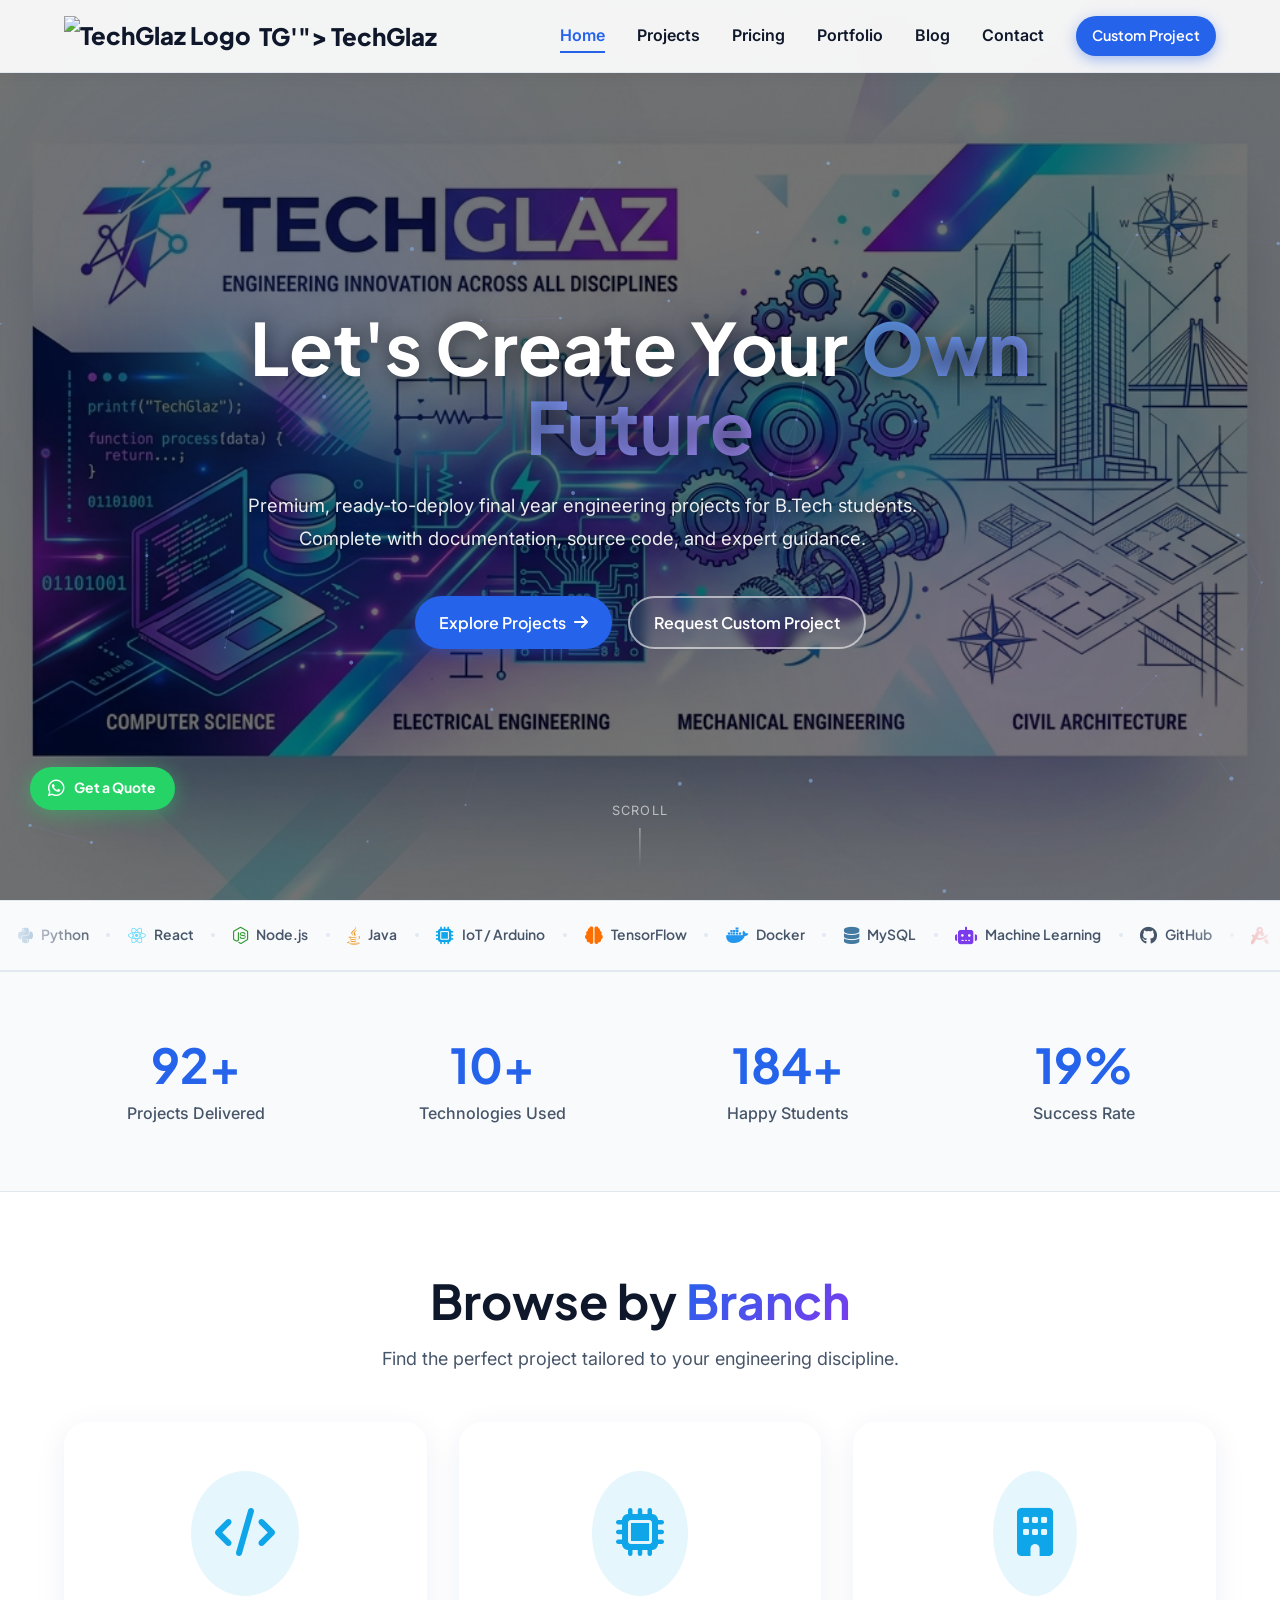
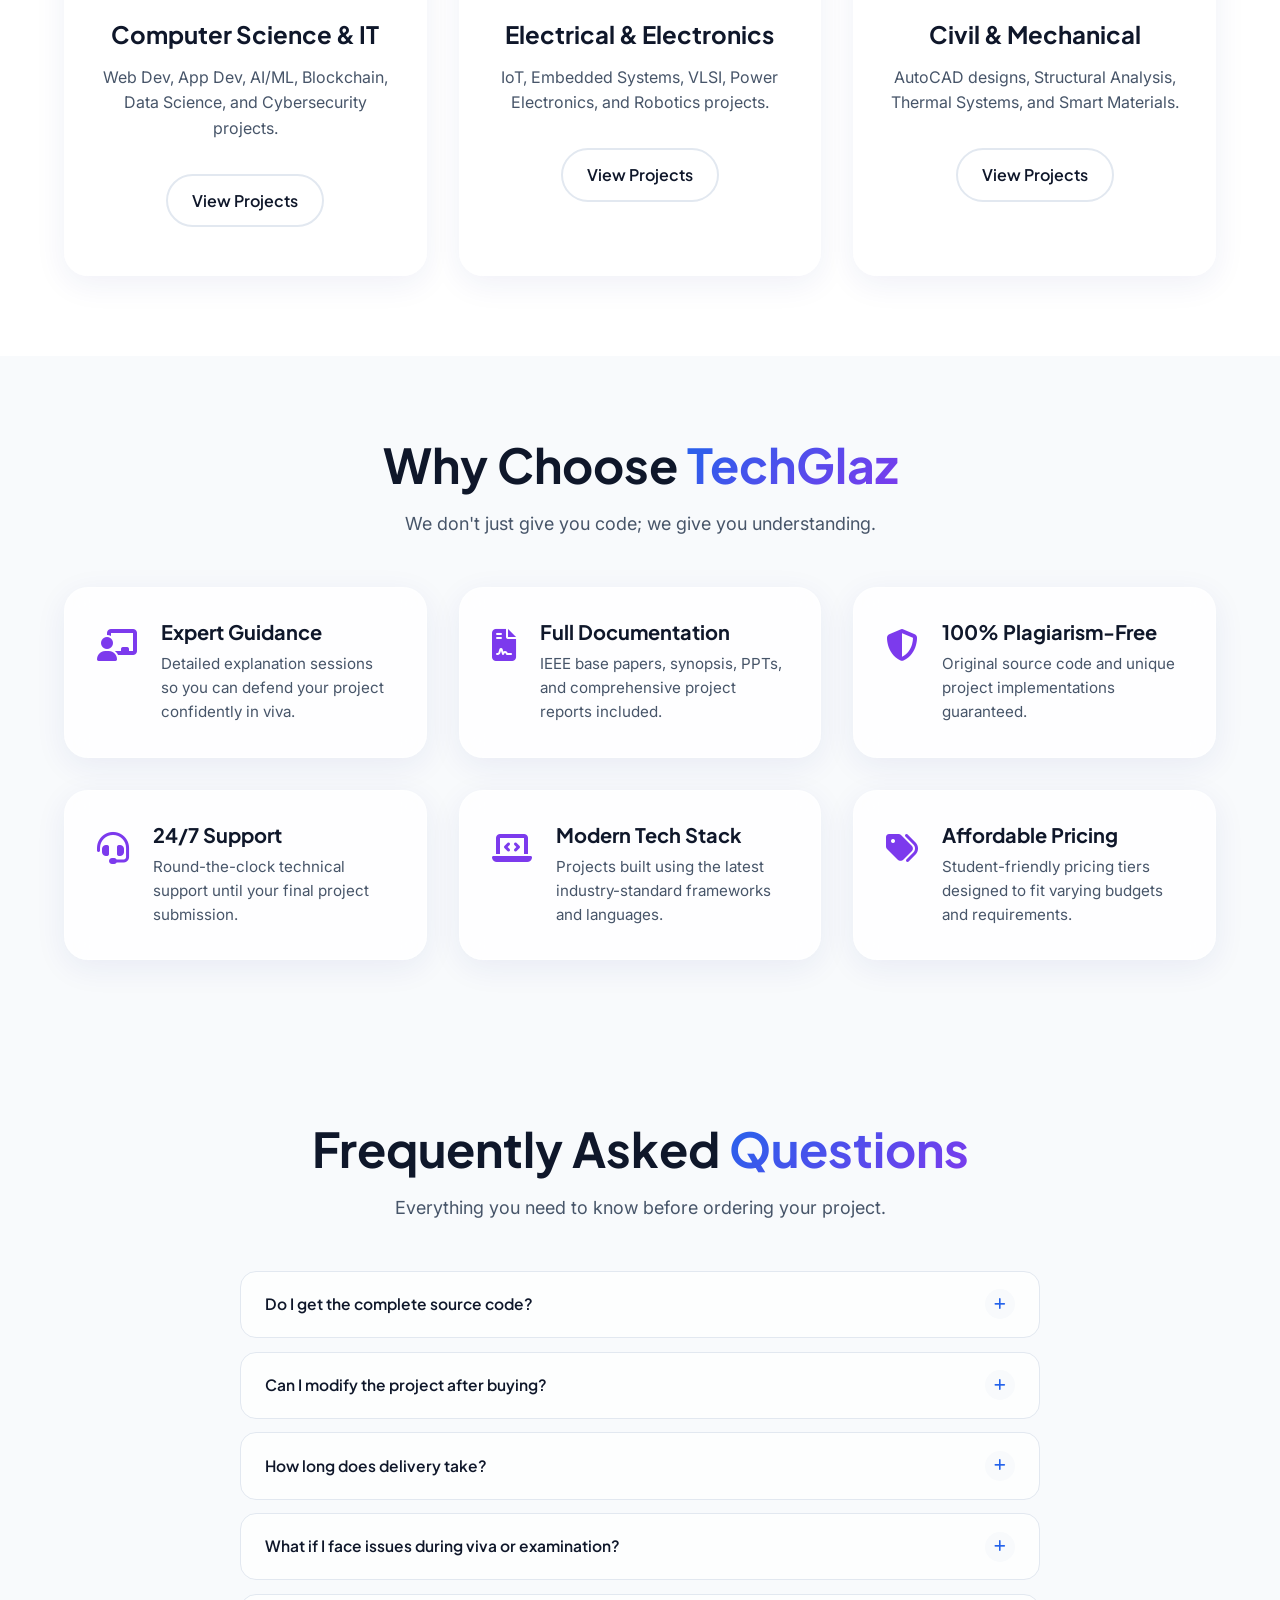
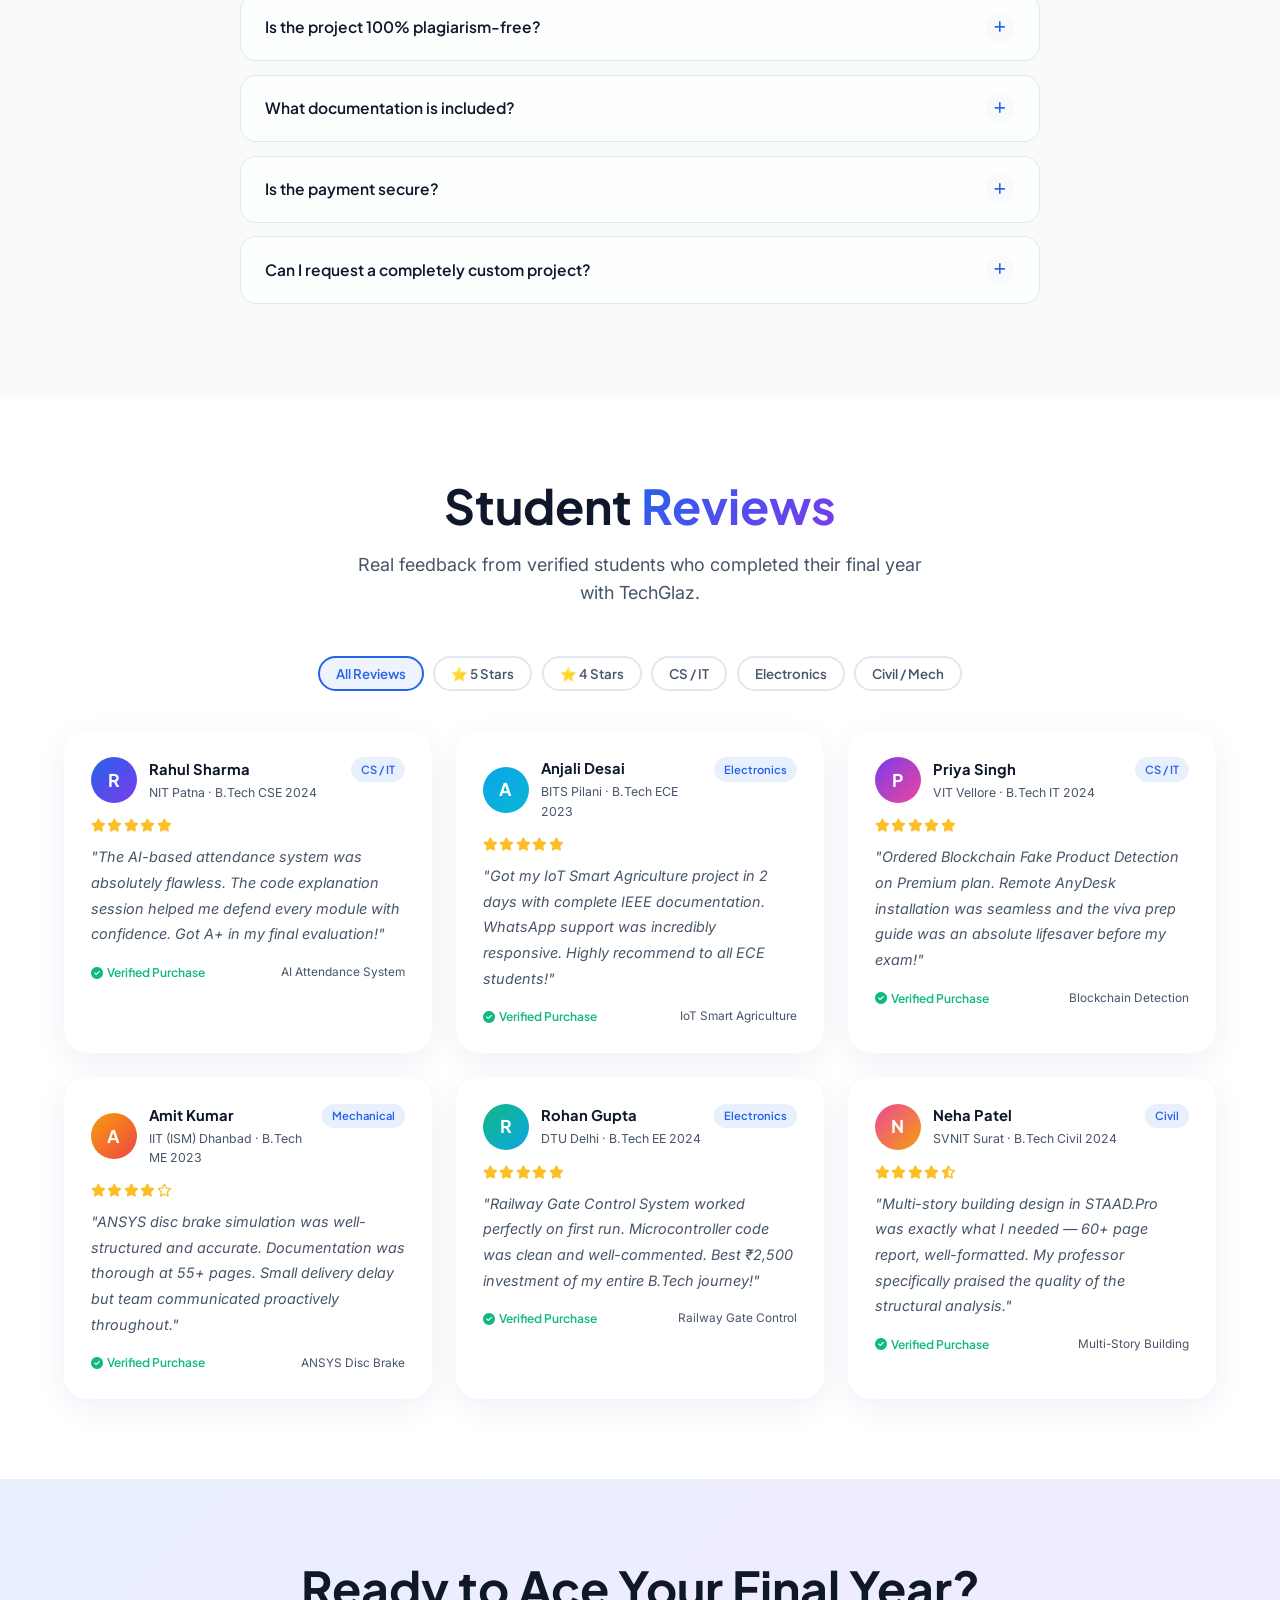
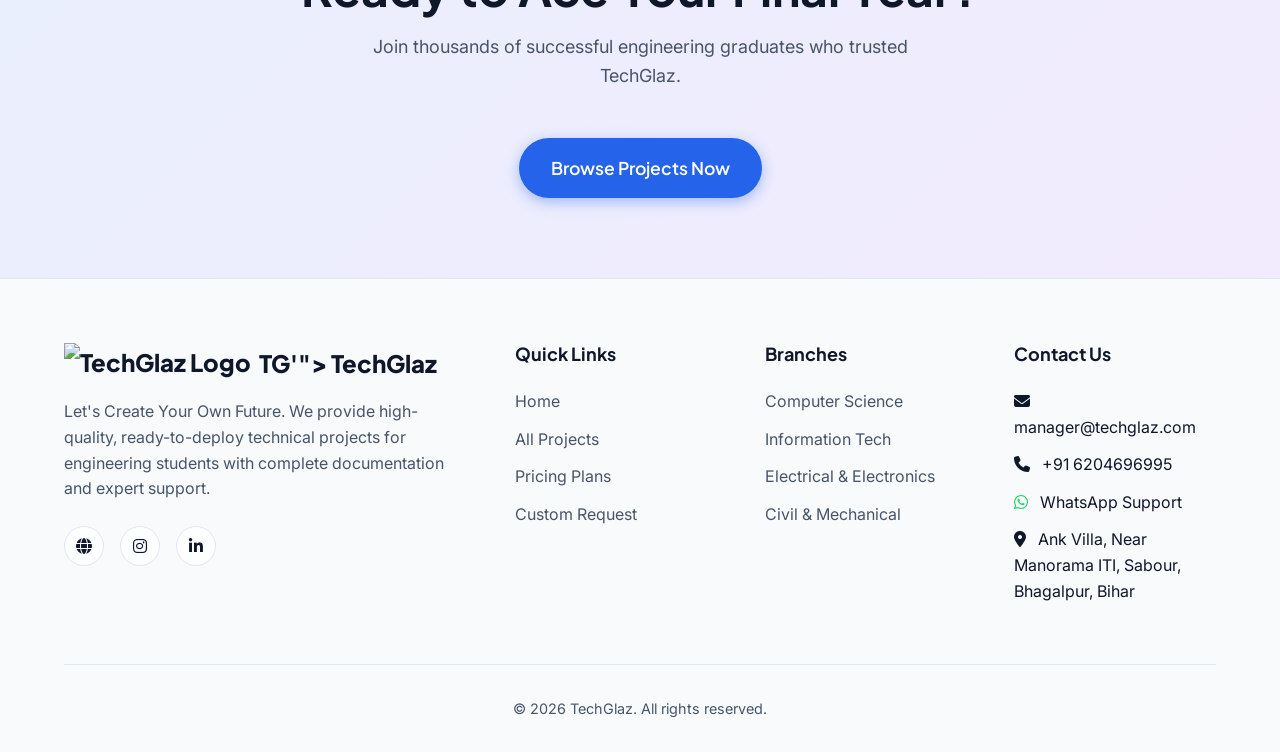
==== commit 1e73f960: "refactor: restructure project directory by moving assets and scripts, and optimize image rendering w" ====
--- a/index.html
+++ b/index.html
@@ -7,7 +7,7 @@
     <meta name="description" content="TechGlaz provides premium final-year engineering projects for B.Tech students. Civil, Mechanical, Electrical, Electronics, CS and IT branches.">
     
     <!-- CSS -->
-    <link rel="stylesheet" href="style.css">
+    <link rel="stylesheet" href="css/style.css">
     
     <!-- FontAwesome for Icons -->
     <link rel="stylesheet" href="https://cdnjs.cloudflare.com/ajax/libs/font-awesome/6.4.0/css/all.min.css">
@@ -31,7 +31,7 @@
         .hero-bg {
             position: absolute;
             inset: 0;
-            background-image: url('techglaz_hero.png');
+            background-image: url('assets/images/techglaz_hero.png');
             background-size: cover;
             background-position: center center;
             background-repeat: no-repeat;
@@ -361,7 +361,7 @@
     <nav class="navbar">
         <div class="container nav-container">
             <a href="index.html" class="logo">
-                <img src="https://techglaz.com/wp-content/uploads/2023/12/cropped-cropped-techglaz-logo-transprent.png" alt="TechGlaz Logo" onerror="this.src='data:image/svg+xml;utf8,<svg xmlns=\'http://www.w3.org/2000/svg\' width=\'40\' height=\'40\' viewBox=\'0 0 100 100\'><rect width=\'100\' height=\'100\' fill=\'%232563eb\'/><text x=\'50\' y=\'65\' font-family=\'sans-serif\' font-size=\'50\' fill=\'white\' text-anchor=\'middle\'>TG</text></svg>'">
+                <img src="https://techglaz.com/wp-content/uploads/2023/12/cropped-cropped-techglaz-logo-transprent.png" alt="TechGlaz Logo" onerror="this.src='data:image/svg+xml;utf8,<svg xmlns=\'http://www.w3.org/2000/svg\' width=\'40\' height=\'40\' viewBox=\'0 0 100 100\' loading="lazy"><rect width=\'100\' height=\'100\' fill=\'%232563eb\'/><text x=\'50\' y=\'65\' font-family=\'sans-serif\' font-size=\'50\' fill=\'white\' text-anchor=\'middle\'>TG</text></svg>'">
                 TechGlaz
             </a>
             <button class="mobile-menu-btn">
@@ -758,7 +758,7 @@
             <div class="footer-grid">
                 <div class="footer-about">
                     <a href="index.html" class="logo">
-                        <img src="https://techglaz.com/wp-content/uploads/2023/12/cropped-cropped-techglaz-logo-transprent.png" alt="TechGlaz Logo" onerror="this.src='data:image/svg+xml;utf8,<svg xmlns=\'http://www.w3.org/2000/svg\' width=\'40\' height=\'40\' viewBox=\'0 0 100 100\'><rect width=\'100\' height=\'100\' fill=\'%232563eb\'/><text x=\'50\' y=\'65\' font-family=\'sans-serif\' font-size=\'50\' fill=\'white\' text-anchor=\'middle\'>TG</text></svg>'">
+                        <img src="https://techglaz.com/wp-content/uploads/2023/12/cropped-cropped-techglaz-logo-transprent.png" alt="TechGlaz Logo" onerror="this.src='data:image/svg+xml;utf8,<svg xmlns=\'http://www.w3.org/2000/svg\' width=\'40\' height=\'40\' viewBox=\'0 0 100 100\' loading="lazy"><rect width=\'100\' height=\'100\' fill=\'%232563eb\'/><text x=\'50\' y=\'65\' font-family=\'sans-serif\' font-size=\'50\' fill=\'white\' text-anchor=\'middle\'>TG</text></svg>'">
                         TechGlaz
                     </a>
                     <p>Let's Create Your Own Future. We provide high-quality, ready-to-deploy technical projects for engineering students with complete documentation and expert support.</p>
@@ -851,6 +851,6 @@
         });
     });
     </script>
-    <script src="main.js"></script>
+    <script src="js/main.js"></script>
 </body>
 </html>
--- a/css/style.css
+++ b/css/style.css
@@ -0,0 +1,1189 @@
+/* 
+ * TechGlaz - Design System & Core Styles
+ * Fonts: Inter (Body) & Plus Jakarta Sans (Headings)
+ */
+
+@import url('https://fonts.googleapis.com/css2?family=Inter:wght@300;400;500;600&family=Plus+Jakarta+Sans:wght@500;600;700;800&display=swap');
+
+:root {
+  /* Light Theme Colors */
+  --bg-color: #ffffff;
+  --bg-secondary: #f8fafc;
+  --text-primary: #0f172a;
+  --text-secondary: #475569;
+  
+  --primary: #2563eb; /* Tech blue */
+  --primary-hover: #1d4ed8;
+  --secondary: #7c3aed; /* Purple */
+  --accent: #0ea5e9; /* Cyan */
+  
+  --border-color: #e2e8f0;
+  --card-bg: rgba(255, 255, 255, 0.8);
+  
+  /* Shared Variables */
+  --font-body: 'Inter', sans-serif;
+  --font-heading: 'Plus Jakarta Sans', sans-serif;
+  
+  --radius-sm: 8px;
+  --radius-md: 16px;
+  --radius-lg: 24px;
+  --radius-pill: 50px; /* TechGlaz specific */
+  
+  --shadow-sm: 0 1px 2px 0 rgba(0, 0, 0, 0.05);
+  --shadow-md: 0 4px 6px -1px rgba(0, 0, 0, 0.1), 0 2px 4px -1px rgba(0, 0, 0, 0.06);
+  --shadow-lg: 0 10px 15px -3px rgba(0, 0, 0, 0.1), 0 4px 6px -2px rgba(0, 0, 0, 0.05);
+  --shadow-glass: 0 8px 32px 0 rgba(31, 38, 135, 0.07);
+  
+  --transition: all 0.3s ease;
+}
+
+/* Base Reset */
+*, *::before, *::after {
+  box-sizing: border-box;
+  margin: 0;
+  padding: 0;
+}
+
+html {
+  scroll-behavior: smooth;
+}
+
+body {
+  font-family: var(--font-body);
+  background-color: var(--bg-color);
+  color: var(--text-primary);
+  line-height: 1.6;
+  transition: background-color 0.3s ease, color 0.3s ease;
+  overflow-x: clip;
+}
+
+h1, h2, h3, h4, h5, h6 {
+  font-family: var(--font-heading);
+  line-height: 1.2;
+  color: var(--text-primary);
+  font-weight: 700;
+}
+
+a {
+  text-decoration: none;
+  color: var(--primary);
+  transition: var(--transition);
+}
+
+img {
+  max-width: 100%;
+  height: auto;
+  display: block;
+}
+
+ul {
+  list-style: none;
+}
+
+/* Typography Utilities */
+.text-center { text-align: center; }
+.text-gradient {
+  background: linear-gradient(135deg, var(--primary), var(--secondary));
+  -webkit-background-clip: text;
+  -webkit-text-fill-color: transparent;
+  background-clip: text;
+}
+.section-title {
+  font-size: clamp(2rem, 4vw, 3rem);
+  margin-bottom: 1rem;
+}
+.section-subtitle {
+  font-size: 1.125rem;
+  color: var(--text-secondary);
+  max-width: 600px;
+  margin: 0 auto 3rem;
+}
+
+/* Layout */
+.container {
+  width: 100%;
+  max-width: 1200px;
+  margin: 0 auto;
+  padding: 0 1.5rem;
+}
+
+.section {
+  padding: 5rem 0;
+}
+
+/* Glassmorphism */
+.glass {
+  background: var(--card-bg);
+  backdrop-filter: blur(12px);
+  -webkit-backdrop-filter: blur(12px);
+  border: 1px solid rgba(255, 255, 255, 0.4);
+}
+
+.glass-card {
+  background: var(--card-bg);
+  backdrop-filter: blur(12px);
+  -webkit-backdrop-filter: blur(12px);
+  border: 1px solid rgba(255, 255, 255, 0.4);
+  border-radius: var(--radius-lg);
+  box-shadow: var(--shadow-glass);
+  padding: 2rem;
+  transition: transform 0.3s ease, box-shadow 0.3s ease;
+}
+
+.glass-card:hover {
+  transform: translateY(-5px) scale(1.01);
+  box-shadow: 0 20px 40px -10px rgba(0, 0, 0, 0.15), var(--shadow-glass);
+}
+
+/* Components */
+
+/* Buttons */
+.btn {
+  display: inline-flex;
+  align-items: center;
+  justify-content: center;
+  padding: 0.75rem 1.5rem;
+  font-family: var(--font-heading);
+  font-weight: 600;
+  border-radius: var(--radius-pill);
+  cursor: pointer;
+  transition: var(--transition);
+  border: none;
+  gap: 0.5rem;
+  font-size: 1rem;
+}
+
+.btn-primary {
+  background-color: var(--primary);
+  color: white;
+  box-shadow: 0 4px 14px 0 rgba(37, 99, 235, 0.39);
+}
+
+.btn-primary:hover {
+  background-color: var(--primary-hover);
+  transform: translateY(-2px) scale(1.03);
+  box-shadow: 0 8px 25px rgba(37, 99, 235, 0.35);
+}
+
+.btn-outline {
+  background: transparent;
+  color: var(--text-primary);
+  border: 2px solid var(--border-color);
+}
+
+.btn-outline:hover {
+  border-color: var(--primary);
+  color: var(--primary);
+}
+
+/* Navigation */
+.navbar {
+  position: fixed;
+  top: 0;
+  left: 0;
+  width: 100%;
+  z-index: 1000;
+  padding: 1rem 0;
+  transition: var(--transition);
+  /* Always show a crisp white blurred background — visually separate from hero */
+  background: rgba(255, 255, 255, 0.92);
+  backdrop-filter: blur(16px);
+  -webkit-backdrop-filter: blur(16px);
+  border-bottom: 1px solid var(--border-color);
+  box-shadow: 0 1px 16px 0 rgba(15, 23, 42, 0.06);
+}
+
+.navbar.scrolled {
+  padding: 0.5rem 0;
+  background: rgba(255, 255, 255, 0.97);
+  box-shadow: 0 2px 20px 0 rgba(15, 23, 42, 0.10);
+}
+
+.nav-container {
+  display: flex;
+  justify-content: space-between;
+  align-items: center;
+}
+
+.logo {
+  display: flex;
+  align-items: center;
+  gap: 0.5rem;
+  font-family: var(--font-heading);
+  font-weight: 800;
+  font-size: 1.5rem;
+  color: var(--text-primary);
+}
+
+.logo img {
+  height: 40px;
+}
+
+.nav-links {
+  display: flex;
+  gap: 2rem;
+  align-items: center;
+}
+
+.nav-link {
+  color: var(--text-primary);
+  font-weight: 600;
+  font-size: 1rem;
+  position: relative;
+}
+
+.nav-link:hover, .nav-link.active {
+  color: var(--primary);
+}
+
+.nav-link::after {
+  content: '';
+  position: absolute;
+  width: 0;
+  height: 2px;
+  bottom: -4px;
+  left: 0;
+  background-color: var(--primary);
+  transition: var(--transition);
+}
+
+.nav-link:hover::after, .nav-link.active::after {
+  width: 100%;
+}
+
+.theme-toggle {
+  background: none;
+  border: none;
+  color: var(--text-primary);
+  cursor: pointer;
+  font-size: 1.25rem;
+  padding: 0.5rem;
+  display: flex;
+  align-items: center;
+  justify-content: center;
+  border-radius: 50%;
+  transition: background-color 0.3s ease;
+}
+
+.theme-toggle:hover {
+  background-color: var(--bg-secondary);
+}
+
+.mobile-menu-btn {
+  display: none;
+  background: none;
+  border: none;
+  color: var(--text-primary);
+  font-size: 1.5rem;
+  cursor: pointer;
+}
+
+/* Animations */
+.fade-in {
+  opacity: 0;
+  transform: translateY(20px);
+  transition: opacity 0.6s ease-out, transform 0.6s ease-out;
+}
+
+.fade-in.visible {
+  opacity: 1;
+  transform: translateY(0);
+}
+
+/* Media Queries */
+@media (max-width: 768px) {
+  .nav-links {
+    position: fixed;
+    top: 0;
+    right: -100%;
+    height: 100vh;
+    width: 280px;
+    background: rgba(255, 255, 255, 0.95);
+    backdrop-filter: blur(20px);
+    -webkit-backdrop-filter: blur(20px);
+    flex-direction: column;
+    justify-content: center;
+    padding: 2rem;
+    box-shadow: -10px 0 30px rgba(0,0,0,0.1);
+    transition: right 0.5s cubic-bezier(0.4, 0, 0.2, 1);
+  }
+
+  .nav-links.active {
+    right: 0;
+  }
+
+  .nav-link {
+    font-size: 1.2rem;
+    margin: 1rem 0;
+    display: inline-block;
+  }
+
+  .nav-links a.btn {
+    margin-top: 1.5rem;
+    width: 100%;
+  }
+
+  .mobile-menu-btn {
+    display: block;
+    z-index: 1001;
+  }
+
+  .section-title {
+    font-size: 2rem;
+  }
+}
+
+/* Scroll Progress Bar */
+.scroll-progress-container {
+  position: fixed;
+  top: 0;
+  left: 0;
+  width: 100%;
+  height: 4px;
+  background: transparent;
+  z-index: 9999;
+}
+
+.scroll-progress-bar {
+  height: 100%;
+  background: linear-gradient(90deg, var(--primary), var(--accent));
+  width: 0%;
+  transition: width 0.1s ease;
+}
+
+/* Back to Top Button */
+.back-to-top {
+  position: fixed;
+  bottom: 30px;
+  right: 30px;
+  width: 50px;
+  height: 50px;
+  background: var(--primary);
+  color: white;
+  border-radius: 50%;
+  display: flex;
+  align-items: center;
+  justify-content: center;
+  font-size: 1.25rem;
+  box-shadow: var(--shadow-md);
+  cursor: pointer;
+  opacity: 0;
+  visibility: hidden;
+  transform: translateY(20px);
+  transition: opacity 0.3s ease, visibility 0.3s ease, transform 0.3s ease, background-color 0.3s ease;
+  z-index: 9998;
+  /* Isolate from any parent transform so fixed positioning is always viewport-relative */
+  isolation: isolate;
+  will-change: opacity, transform;
+}
+
+.back-to-top.visible {
+  opacity: 1;
+  visibility: visible;
+  transform: translateY(0);
+}
+
+.back-to-top:hover {
+  background: var(--primary-hover);
+  transform: translateY(-5px);
+}
+
+/* Page Transition Animations */
+.page-transition-enter {
+  animation: fadeInPage 0.5s ease-out forwards;
+}
+
+.page-transition-exit {
+  animation: fadeOutPage 0.3s ease-in forwards;
+}
+
+
+@keyframes fadeInPage {
+  from {
+    opacity: 0;
+  }
+  to {
+    opacity: 1;
+  }
+}
+
+@keyframes fadeOutPage {
+  from {
+    opacity: 1;
+  }
+  to {
+    opacity: 0;
+  }
+}
+
+/* Trust Badges */
+.trust-badges-container {
+  display: flex;
+  justify-content: center;
+  gap: 3rem;
+  flex-wrap: wrap;
+  padding: 3rem;
+  background: var(--card-bg);
+  border-radius: var(--radius-lg);
+  border: 1px solid var(--border-color);
+}
+
+.trust-badge {
+  text-align: center;
+  max-width: 200px;
+}
+
+.trust-icon {
+  font-size: 2.5rem;
+  color: #10b981;
+  margin-bottom: 1rem;
+}
+
+.pulse-animation {
+  animation: pulse 2s infinite;
+}
+
+@keyframes pulse {
+  0% { transform: scale(1); }
+  50% { transform: scale(1.1); }
+  100% { transform: scale(1); }
+}
+
+.trust-badge h4 {
+  font-size: 1.1rem;
+  margin-bottom: 0.5rem;
+}
+
+.trust-badge p {
+  font-size: 0.85rem;
+  color: var(--text-secondary);
+}
+
+/* Video Wrapper */
+.video-wrapper {
+  position: relative;
+  padding-bottom: 56.25%; /* 16:9 ratio */
+  height: 0;
+  overflow: hidden;
+  border-radius: var(--radius-sm);
+  background: #000;
+}
+
+.video-wrapper iframe {
+  position: absolute;
+  top: 0;
+  left: 0;
+  width: 100%;
+  height: 100%;
+  border: none;
+}
+
+/* Footer */
+.footer {
+  background: var(--bg-secondary);
+  padding: 4rem 0 2rem;
+  border-top: 1px solid var(--border-color);
+}
+
+.footer-grid {
+  display: grid;
+  grid-template-columns: 2fr 1fr 1fr 1fr;
+  gap: 3rem;
+  margin-bottom: 3rem;
+}
+
+.footer-about p {
+  color: var(--text-secondary);
+  margin-top: 1rem;
+  margin-bottom: 1.5rem;
+}
+
+.social-links {
+  display: flex;
+  gap: 1rem;
+}
+
+.social-links a {
+  width: 40px;
+  height: 40px;
+  border-radius: 50%;
+  background: var(--card-bg);
+  border: 1px solid var(--border-color);
+  display: flex;
+  align-items: center;
+  justify-content: center;
+  color: var(--text-primary);
+  transition: var(--transition);
+}
+
+.social-links a:hover {
+  background: var(--primary);
+  color: white;
+  border-color: var(--primary);
+}
+
+.footer-links h4 {
+  font-size: 1.125rem;
+  margin-bottom: 1.5rem;
+}
+
+.footer-links ul li {
+  margin-bottom: 0.75rem;
+}
+
+.footer-links ul a {
+  color: var(--text-secondary);
+}
+
+.footer-links ul a:hover {
+  color: var(--primary);
+  padding-left: 5px;
+}
+
+.footer-bottom {
+  text-align: center;
+  padding-top: 2rem;
+  border-top: 1px solid var(--border-color);
+  color: var(--text-secondary);
+  font-size: 0.9rem;
+}
+
+/* ============================================================
+   NEW FEATURES — Added Styles
+   ============================================================ */
+
+/* ── Feature 2: Hero Canvas ── */
+.hero-canvas {
+  position: absolute;
+  inset: 0;
+  width: 100%;
+  height: 100%;
+  pointer-events: none;
+  z-index: 1;
+  opacity: 0.55;
+}
+
+/* ── Feature 3: Tech Marquee Strip ── */
+.tech-marquee-section {
+  background: var(--bg-secondary);
+  border-top: 1px solid var(--border-color);
+  border-bottom: 1px solid var(--border-color);
+  padding: 1.1rem 0;
+  overflow: hidden;
+  position: relative;
+}
+.tech-marquee-section::before,
+.tech-marquee-section::after {
+  content: '';
+  position: absolute;
+  top: 0;
+  width: 100px;
+  height: 100%;
+  z-index: 2;
+  pointer-events: none;
+}
+.tech-marquee-section::before {
+  left: 0;
+  background: linear-gradient(to right, var(--bg-secondary), transparent);
+}
+.tech-marquee-section::after {
+  right: 0;
+  background: linear-gradient(to left, var(--bg-secondary), transparent);
+}
+.marquee-track {
+  display: flex;
+  align-items: center;
+  animation: marquee-scroll 38s linear infinite;
+  width: max-content;
+}
+.marquee-track:hover { animation-play-state: paused; }
+.marquee-item {
+  display: inline-flex;
+  align-items: center;
+  gap: 0.5rem;
+  white-space: nowrap;
+  color: var(--text-secondary);
+  font-weight: 600;
+  font-size: 0.87rem;
+  font-family: var(--font-heading);
+  padding: 0.35rem 1.1rem;
+  transition: color 0.25s;
+  cursor: default;
+}
+.marquee-item:hover { color: var(--primary); }
+.marquee-item i { font-size: 1.1rem; }
+.marquee-sep {
+  width: 4px;
+  height: 4px;
+  border-radius: 50%;
+  background: var(--border-color);
+  flex-shrink: 0;
+}
+@keyframes marquee-scroll {
+  from { transform: translateX(0); }
+  to   { transform: translateX(-50%); }
+}
+
+/* ── Feature 4: WhatsApp Float Button ── */
+.whatsapp-float {
+  position: fixed;
+  bottom: 90px;
+  left: 30px;
+  background: #25D366;
+  color: #fff !important;
+  border-radius: var(--radius-pill);
+  padding: 0.65rem 1.15rem;
+  display: flex;
+  align-items: center;
+  gap: 0.55rem;
+  font-weight: 700;
+  font-size: 0.87rem;
+  font-family: var(--font-heading);
+  box-shadow: 0 4px 20px rgba(37, 211, 102, 0.45);
+  z-index: 9997;
+  text-decoration: none !important;
+  transition: all 0.35s cubic-bezier(0.34, 1.56, 0.64, 1);
+  transform: translateY(20px);
+  opacity: 0;
+  visibility: hidden;
+}
+.whatsapp-float.visible {
+  transform: translateY(0);
+  opacity: 1;
+  visibility: visible;
+}
+.whatsapp-float:hover {
+  background: #128C7E;
+  color: #fff !important;
+  transform: translateY(-3px);
+  box-shadow: 0 8px 28px rgba(37, 211, 102, 0.55);
+}
+.whatsapp-float i { font-size: 1.2rem; }
+
+/* ── Feature 6: FAQ Accordion ── */
+.faq-container { max-width: 800px; margin: 0 auto; }
+.faq-item {
+  border: 1px solid var(--border-color);
+  border-radius: var(--radius-md);
+  margin-bottom: 0.85rem;
+  overflow: hidden;
+  transition: border-color 0.3s, box-shadow 0.3s;
+  background: var(--card-bg);
+}
+.faq-item.active {
+  border-color: var(--primary);
+  box-shadow: 0 0 0 3px rgba(37, 99, 235, 0.1);
+}
+.faq-header {
+  display: flex;
+  justify-content: space-between;
+  align-items: center;
+  padding: 1.1rem 1.5rem;
+  cursor: pointer;
+  gap: 1rem;
+  user-select: none;
+}
+.faq-question {
+  font-weight: 600;
+  font-size: 0.97rem;
+  font-family: var(--font-heading);
+  color: var(--text-primary);
+  flex: 1;
+}
+.faq-icon {
+  width: 30px;
+  height: 30px;
+  border-radius: 50%;
+  background: var(--bg-secondary);
+  display: flex;
+  align-items: center;
+  justify-content: center;
+  color: var(--primary);
+  font-size: 0.82rem;
+  flex-shrink: 0;
+  transition: all 0.3s;
+}
+.faq-item.active .faq-icon {
+  background: var(--primary);
+  color: white;
+  transform: rotate(45deg);
+}
+.faq-body {
+  max-height: 0;
+  overflow: hidden;
+  transition: max-height 0.4s ease, padding 0.3s;
+  padding: 0 1.5rem;
+}
+.faq-item.active .faq-body {
+  max-height: 300px;
+  padding: 0 1.5rem 1.4rem;
+}
+.faq-body p {
+  color: var(--text-secondary);
+  line-height: 1.85;
+  font-size: 0.92rem;
+}
+.faq-body a { color: var(--primary); }
+
+/* ── Feature 10: Wishlist Button ── */
+.wishlist-btn {
+  position: absolute;
+  top: 0.75rem;
+  left: 0.75rem;
+  width: 36px;
+  height: 36px;
+  border-radius: 50%;
+  background: rgba(255,255,255,0.92);
+  backdrop-filter: blur(8px);
+  border: none;
+  cursor: pointer;
+  display: flex;
+  align-items: center;
+  justify-content: center;
+  font-size: 1rem;
+  color: var(--text-secondary);
+  transition: all 0.3s;
+  z-index: 3;
+  box-shadow: 0 2px 8px rgba(0,0,0,0.12);
+}
+.wishlist-btn:hover { transform: scale(1.15); color: #ef4444; }
+.wishlist-btn.wishlisted { color: #ef4444; }
+@keyframes heartPop {
+  0%   { transform: scale(1); }
+  45%  { transform: scale(1.5); }
+  100% { transform: scale(1); }
+}
+.wishlist-btn.pop i { animation: heartPop 0.4s ease forwards; }
+
+.wishlist-view-btn {
+  display: inline-flex;
+  align-items: center;
+  gap: 0.5rem;
+  padding: 0.45rem 1.1rem;
+  background: transparent;
+  border: 2px solid var(--border-color);
+  border-radius: var(--radius-pill);
+  color: var(--text-secondary);
+  font-weight: 600;
+  font-family: var(--font-heading);
+  font-size: 0.87rem;
+  cursor: pointer;
+  transition: all 0.3s;
+}
+.wishlist-view-btn:hover,
+.wishlist-view-btn.has-items {
+  border-color: #ef4444;
+  color: #ef4444;
+}
+.wishlist-count-badge {
+  background: #ef4444;
+  color: white;
+  border-radius: 50%;
+  width: 20px;
+  height: 20px;
+  display: flex;
+  align-items: center;
+  justify-content: center;
+  font-size: 0.7rem;
+  font-weight: 700;
+  line-height: 1;
+}
+
+/* Toast Notification */
+.toast-notification {
+  position: fixed;
+  bottom: 90px;
+  right: 30px;
+  background: #1e293b;
+  color: white;
+  padding: 0.75rem 1.15rem;
+  border-radius: var(--radius-md);
+  font-size: 0.87rem;
+  font-weight: 500;
+  z-index: 99999;
+  display: flex;
+  align-items: center;
+  gap: 0.5rem;
+  box-shadow: var(--shadow-lg);
+  transform: translateY(20px);
+  opacity: 0;
+  transition: all 0.35s cubic-bezier(0.34, 1.56, 0.64, 1);
+  pointer-events: none;
+}
+.toast-notification.show { transform: translateY(0); opacity: 1; }
+
+/* ── Feature 11: WhatsApp Order Modal ── */
+.wa-modal-overlay {
+  position: fixed;
+  inset: 0;
+  background: rgba(0,0,0,0.55);
+  backdrop-filter: blur(5px);
+  -webkit-backdrop-filter: blur(5px);
+  z-index: 99000;
+  display: flex;
+  align-items: center;
+  justify-content: center;
+  padding: 1rem;
+  opacity: 0;
+  visibility: hidden;
+  transition: opacity 0.3s, visibility 0.3s;
+}
+.wa-modal-overlay.active { opacity: 1; visibility: visible; }
+.wa-modal {
+  background: var(--bg-color);
+  border-radius: var(--radius-lg);
+  padding: 2rem;
+  max-width: 460px;
+  width: 100%;
+  box-shadow: 0 25px 60px rgba(0,0,0,0.2);
+  transform: translateY(20px) scale(0.97);
+  transition: transform 0.35s cubic-bezier(0.34, 1.56, 0.64, 1);
+  border: 1px solid var(--border-color);
+}
+.wa-modal-overlay.active .wa-modal { transform: translateY(0) scale(1); }
+.wa-modal-header {
+  display: flex;
+  justify-content: space-between;
+  align-items: flex-start;
+  margin-bottom: 1.4rem;
+  gap: 1rem;
+}
+.wa-modal-title { font-size: 1.15rem; font-family: var(--font-heading); font-weight: 700; }
+.wa-modal-subtitle { font-size: 0.8rem; color: var(--text-secondary); margin-top: 0.2rem; line-height: 1.4; max-width: 300px; }
+.wa-close-btn {
+  background: none;
+  border: none;
+  font-size: 1.15rem;
+  color: var(--text-secondary);
+  cursor: pointer;
+  padding: 0.25rem 0.4rem;
+  border-radius: 50%;
+  transition: all 0.2s;
+  flex-shrink: 0;
+  line-height: 1;
+}
+.wa-close-btn:hover { background: var(--bg-secondary); color: var(--text-primary); }
+.wa-plan-options { display: flex; flex-direction: column; gap: 0.6rem; margin-bottom: 1.4rem; }
+.wa-plan-option {
+  display: flex;
+  align-items: center;
+  justify-content: space-between;
+  padding: 0.85rem 1.1rem;
+  border: 2px solid var(--border-color);
+  border-radius: var(--radius-md);
+  cursor: pointer;
+  transition: all 0.2s;
+}
+.wa-plan-option:hover { border-color: var(--primary); background: rgba(37,99,235,0.04); }
+.wa-plan-option.selected { border-color: var(--primary); background: rgba(37,99,235,0.08); }
+.wa-plan-name { font-weight: 600; font-family: var(--font-heading); font-size: 0.93rem; }
+.wa-plan-desc { font-size: 0.75rem; color: var(--text-secondary); margin-top: 0.1rem; }
+.wa-plan-price { font-weight: 700; color: var(--primary); font-family: var(--font-heading); font-size: 1rem; }
+.wa-send-btn {
+  width: 100%;
+  background: #25D366;
+  color: white;
+  border: none;
+  padding: 0.9rem;
+  border-radius: var(--radius-pill);
+  font-size: 0.95rem;
+  font-weight: 700;
+  font-family: var(--font-heading);
+  cursor: pointer;
+  display: flex;
+  align-items: center;
+  justify-content: center;
+  gap: 0.5rem;
+  transition: all 0.3s;
+  box-shadow: 0 4px 15px rgba(37,211,102,0.3);
+}
+.wa-send-btn:hover { background: #128C7E; transform: translateY(-2px); box-shadow: 0 8px 22px rgba(37,211,102,0.4); }
+
+/* ── Feature 9: Price Range Slider ── */
+.price-range-wrapper { padding: 0.25rem 0; }
+.price-range-display {
+  display: flex;
+  justify-content: space-between;
+  font-size: 0.8rem;
+  color: var(--text-secondary);
+  margin-bottom: 0.6rem;
+  font-weight: 500;
+}
+.price-range-display .selected-range { color: var(--primary); font-weight: 700; }
+.price-slider {
+  -webkit-appearance: none;
+  appearance: none;
+  width: 100%;
+  height: 4px;
+  background: linear-gradient(to right, var(--primary) 0%, var(--primary) var(--thumb-pos, 100%), var(--border-color) var(--thumb-pos, 100%), var(--border-color) 100%);
+  border-radius: 2px;
+  outline: none;
+  cursor: pointer;
+}
+.price-slider::-webkit-slider-thumb {
+  -webkit-appearance: none;
+  width: 18px;
+  height: 18px;
+  border-radius: 50%;
+  background: var(--primary);
+  cursor: pointer;
+  box-shadow: 0 0 0 3px rgba(37,99,235,0.2);
+  transition: box-shadow 0.2s;
+}
+.price-slider::-webkit-slider-thumb:hover { box-shadow: 0 0 0 5px rgba(37,99,235,0.25); }
+.price-slider::-moz-range-thumb {
+  width: 18px;
+  height: 18px;
+  border-radius: 50%;
+  background: var(--primary);
+  cursor: pointer;
+  border: none;
+}
+
+/* ── Feature 14: Verified Reviews Section ── */
+.reviews-filters {
+  display: flex;
+  gap: 0.6rem;
+  flex-wrap: wrap;
+  justify-content: center;
+  margin-bottom: 2.5rem;
+}
+.review-filter-btn {
+  padding: 0.42rem 1rem;
+  border-radius: var(--radius-pill);
+  border: 2px solid var(--border-color);
+  background: transparent;
+  color: var(--text-secondary);
+  font-weight: 600;
+  font-family: var(--font-heading);
+  font-size: 0.83rem;
+  cursor: pointer;
+  transition: all 0.2s;
+}
+.review-filter-btn:hover,
+.review-filter-btn.active {
+  border-color: var(--primary);
+  color: var(--primary);
+  background: rgba(37,99,235,0.08);
+}
+.reviews-grid {
+  display: grid;
+  grid-template-columns: repeat(auto-fill, minmax(310px, 1fr));
+  gap: 1.5rem;
+}
+.review-card {
+  padding: 1.6rem;
+  position: relative;
+  transition: transform 0.3s, box-shadow 0.3s;
+}
+.review-card:hover { transform: translateY(-4px); box-shadow: var(--shadow-lg); }
+.review-card-top {
+  display: flex;
+  justify-content: space-between;
+  align-items: flex-start;
+  margin-bottom: 1rem;
+  gap: 0.5rem;
+}
+.reviewer-info { display: flex; align-items: center; gap: 0.75rem; }
+.reviewer-avatar {
+  width: 46px;
+  height: 46px;
+  border-radius: 50%;
+  display: flex;
+  align-items: center;
+  justify-content: center;
+  font-weight: 700;
+  font-size: 1.1rem;
+  color: white;
+  font-family: var(--font-heading);
+  flex-shrink: 0;
+}
+.reviewer-name { font-weight: 700; font-size: 0.92rem; font-family: var(--font-heading); }
+.reviewer-college { font-size: 0.77rem; color: var(--text-secondary); margin-top: 0.1rem; }
+.reviewer-branch-badge {
+  font-size: 0.7rem;
+  font-weight: 600;
+  padding: 0.2rem 0.65rem;
+  border-radius: var(--radius-pill);
+  background: rgba(37,99,235,0.1);
+  color: var(--primary);
+  font-family: var(--font-heading);
+  white-space: nowrap;
+  flex-shrink: 0;
+}
+.review-stars { color: #fbbf24; font-size: 0.82rem; margin-bottom: 0.75rem; display: flex; gap: 0.1rem; }
+.review-text { color: var(--text-secondary); font-size: 0.9rem; line-height: 1.78; margin-bottom: 1rem; font-style: italic; }
+.review-footer { display: flex; align-items: center; justify-content: space-between; gap: 0.5rem; }
+.verified-badge {
+  display: flex;
+  align-items: center;
+  gap: 0.3rem;
+  font-size: 0.75rem;
+  font-weight: 600;
+  color: #10b981;
+  font-family: var(--font-heading);
+}
+.review-project-name {
+  font-size: 0.74rem;
+  color: var(--text-secondary);
+  max-width: 150px;
+  overflow: hidden;
+  text-overflow: ellipsis;
+  white-space: nowrap;
+}
+
+/* ── Feature 8: Pricing Countdown Timer ── */
+.countdown-banner {
+  background: linear-gradient(135deg, #1e1b4b, #312e81);
+  color: white;
+  padding: 1rem 1.5rem;
+  border-radius: var(--radius-md);
+  margin-bottom: 2rem;
+  display: flex;
+  align-items: center;
+  justify-content: center;
+  gap: 1.5rem;
+  flex-wrap: wrap;
+}
+.countdown-label {
+  font-weight: 600;
+  font-size: 0.9rem;
+  opacity: 0.92;
+  display: flex;
+  align-items: center;
+  gap: 0.5rem;
+}
+.countdown-units { display: flex; gap: 0.55rem; align-items: center; }
+.countdown-unit { text-align: center; }
+.countdown-number {
+  font-size: 1.55rem;
+  font-weight: 800;
+  font-family: var(--font-heading);
+  line-height: 1;
+  display: block;
+  min-width: 2.2rem;
+  background: rgba(255,255,255,0.15);
+  padding: 0.3rem 0.5rem;
+  border-radius: 6px;
+}
+.countdown-unit-label { font-size: 0.6rem; opacity: 0.7; text-transform: uppercase; letter-spacing: 0.08em; margin-top: 0.2rem; display: block; }
+.countdown-sep { font-size: 1.35rem; font-weight: 700; opacity: 0.55; padding-bottom: 0.35rem; }
+
+/* ── Portfolio Page Shared Styles ── */
+.portfolio-header {
+  padding-top: 120px;
+  padding-bottom: 4rem;
+  text-align: center;
+  background: linear-gradient(135deg, rgba(37,99,235,0.07), rgba(124,58,237,0.07));
+  border-bottom: 1px solid var(--border-color);
+}
+.filter-tabs {
+  display: flex;
+  gap: 0.7rem;
+  justify-content: center;
+  flex-wrap: wrap;
+  margin-top: 2rem;
+}
+.filter-tab {
+  padding: 0.55rem 1.4rem;
+  border-radius: var(--radius-pill);
+  border: 2px solid var(--border-color);
+  background: transparent;
+  color: var(--text-secondary);
+  font-weight: 600;
+  font-family: var(--font-heading);
+  font-size: 0.88rem;
+  cursor: pointer;
+  transition: all 0.25s;
+}
+.filter-tab:hover { border-color: var(--primary); color: var(--primary); }
+.filter-tab.active { background: var(--primary); border-color: var(--primary); color: white; }
+.portfolio-grid {
+  display: grid;
+  grid-template-columns: repeat(auto-fill, minmax(310px, 1fr));
+  gap: 1.5rem;
+}
+.portfolio-card {
+  border-radius: var(--radius-lg);
+  overflow: hidden;
+  position: relative;
+  background: var(--card-bg);
+  border: 1px solid var(--border-color);
+  box-shadow: var(--shadow-glass);
+  transition: transform 0.35s, box-shadow 0.35s;
+}
+.portfolio-card:hover { transform: translateY(-6px); box-shadow: var(--shadow-lg); }
+.portfolio-img-wrapper { position: relative; height: 215px; overflow: hidden; }
+.portfolio-img { width: 100%; height: 100%; object-fit: cover; transition: transform 0.5s; }
+.portfolio-card:hover .portfolio-img { transform: scale(1.06); }
+.portfolio-overlay {
+  position: absolute;
+  inset: 0;
+  background: linear-gradient(to top, rgba(15,23,42,0.85) 0%, rgba(15,23,42,0.2) 55%, transparent 100%);
+  display: flex;
+  flex-direction: column;
+  justify-content: flex-end;
+  padding: 1.2rem;
+  opacity: 0;
+  transition: opacity 0.35s;
+}
+.portfolio-card:hover .portfolio-overlay { opacity: 1; }
+.portfolio-overlay-cta {
+  display: inline-flex;
+  align-items: center;
+  gap: 0.45rem;
+  background: white;
+  color: var(--primary);
+  font-weight: 700;
+  font-family: var(--font-heading);
+  font-size: 0.87rem;
+  padding: 0.55rem 1.2rem;
+  border-radius: var(--radius-pill);
+  text-decoration: none;
+  width: fit-content;
+  transition: all 0.2s;
+}
+.portfolio-overlay-cta:hover { background: var(--primary); color: white; }
+.portfolio-branch-badge {
+  position: absolute;
+  top: 1rem;
+  right: 1rem;
+  background: rgba(15,23,42,0.75);
+  backdrop-filter: blur(4px);
+  color: white;
+  padding: 0.28rem 0.75rem;
+  border-radius: var(--radius-pill);
+  font-size: 0.72rem;
+  font-weight: 600;
+}
+.portfolio-content { padding: 1.2rem 1.4rem 1.5rem; }
+.portfolio-title { font-size: 1rem; font-weight: 700; margin-bottom: 0.7rem; line-height: 1.4; }
+.portfolio-tags { display: flex; flex-wrap: wrap; gap: 0.4rem; }
+.portfolio-tag { background: var(--bg-secondary); color: var(--text-secondary); padding: 0.18rem 0.55rem; border-radius: 4px; font-size: 0.7rem; font-weight: 500; }
+.portfolio-stats-strip {
+  display: flex;
+  gap: 0;
+  justify-content: center;
+  margin-top: 3rem;
+  background: var(--bg-secondary);
+  border-radius: var(--radius-lg);
+  border: 1px solid var(--border-color);
+  overflow: hidden;
+}
+.portfolio-stat {
+  text-align: center;
+  padding: 1.75rem 2.5rem;
+  flex: 1;
+  border-right: 1px solid var(--border-color);
+}
+.portfolio-stat:last-child { border-right: none; }
+.portfolio-stat-num { font-size: 1.9rem; font-weight: 800; font-family: var(--font-heading); color: var(--primary); }
+.portfolio-stat-label { font-size: 0.82rem; color: var(--text-secondary); margin-top: 0.25rem; }
+
+@media (max-width: 576px) {
+  .portfolio-stats-strip { flex-direction: column; }
+  .portfolio-stat { border-right: none; border-bottom: 1px solid var(--border-color); }
+  .portfolio-stat:last-child { border-bottom: none; }
+  .whatsapp-float { left: 15px; bottom: 80px; }
+}
+
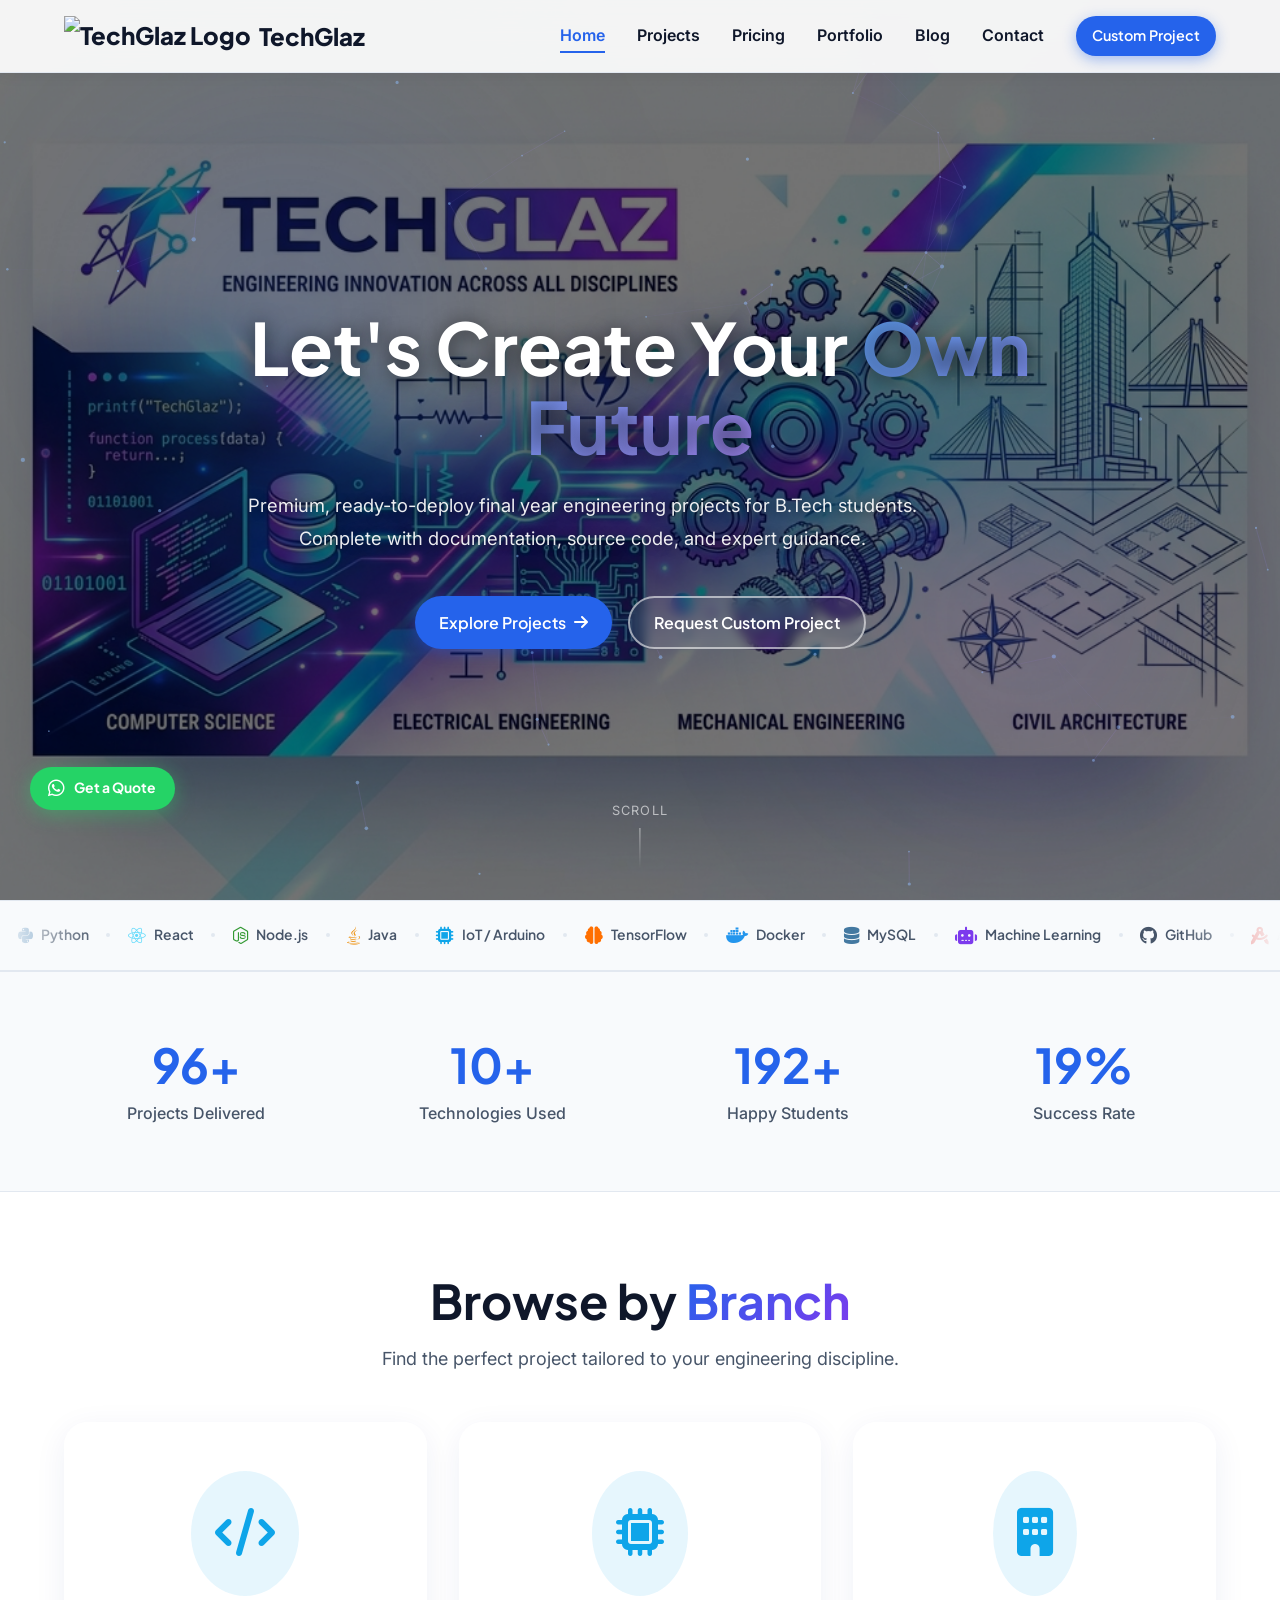
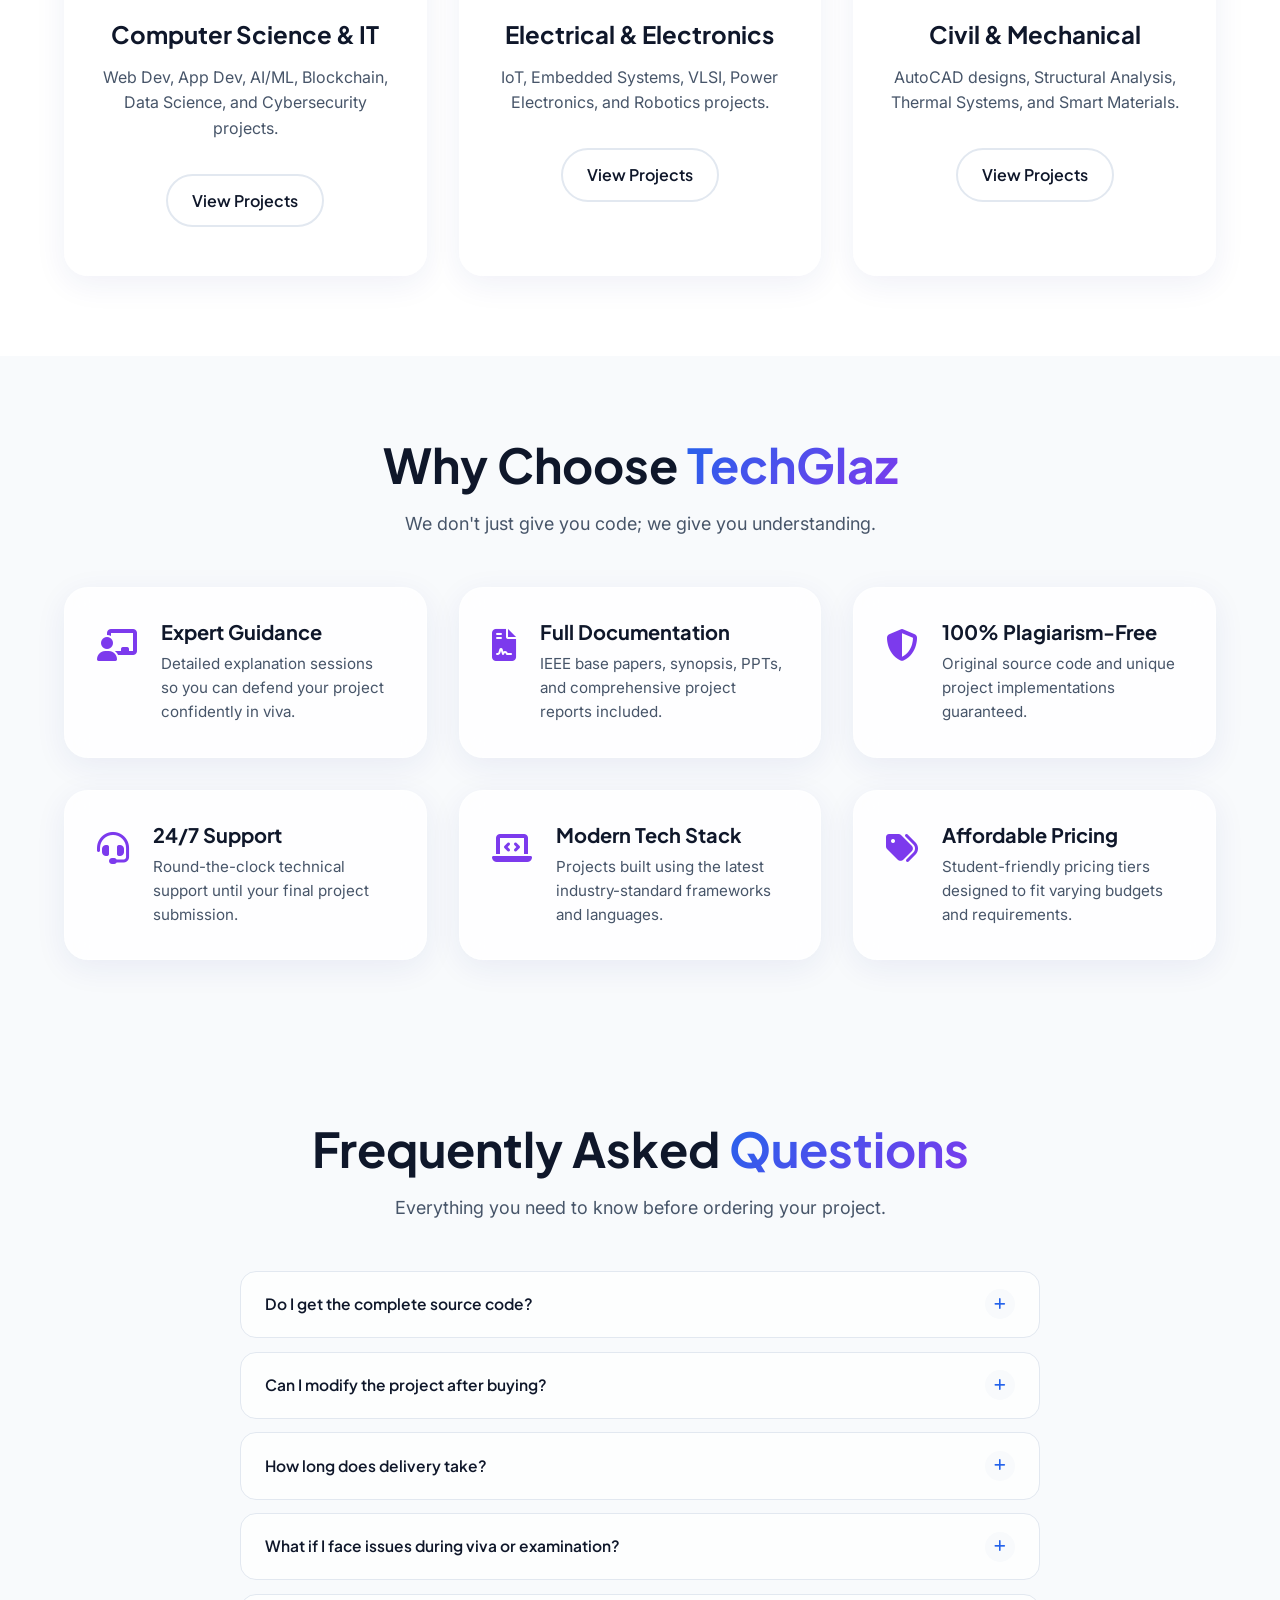
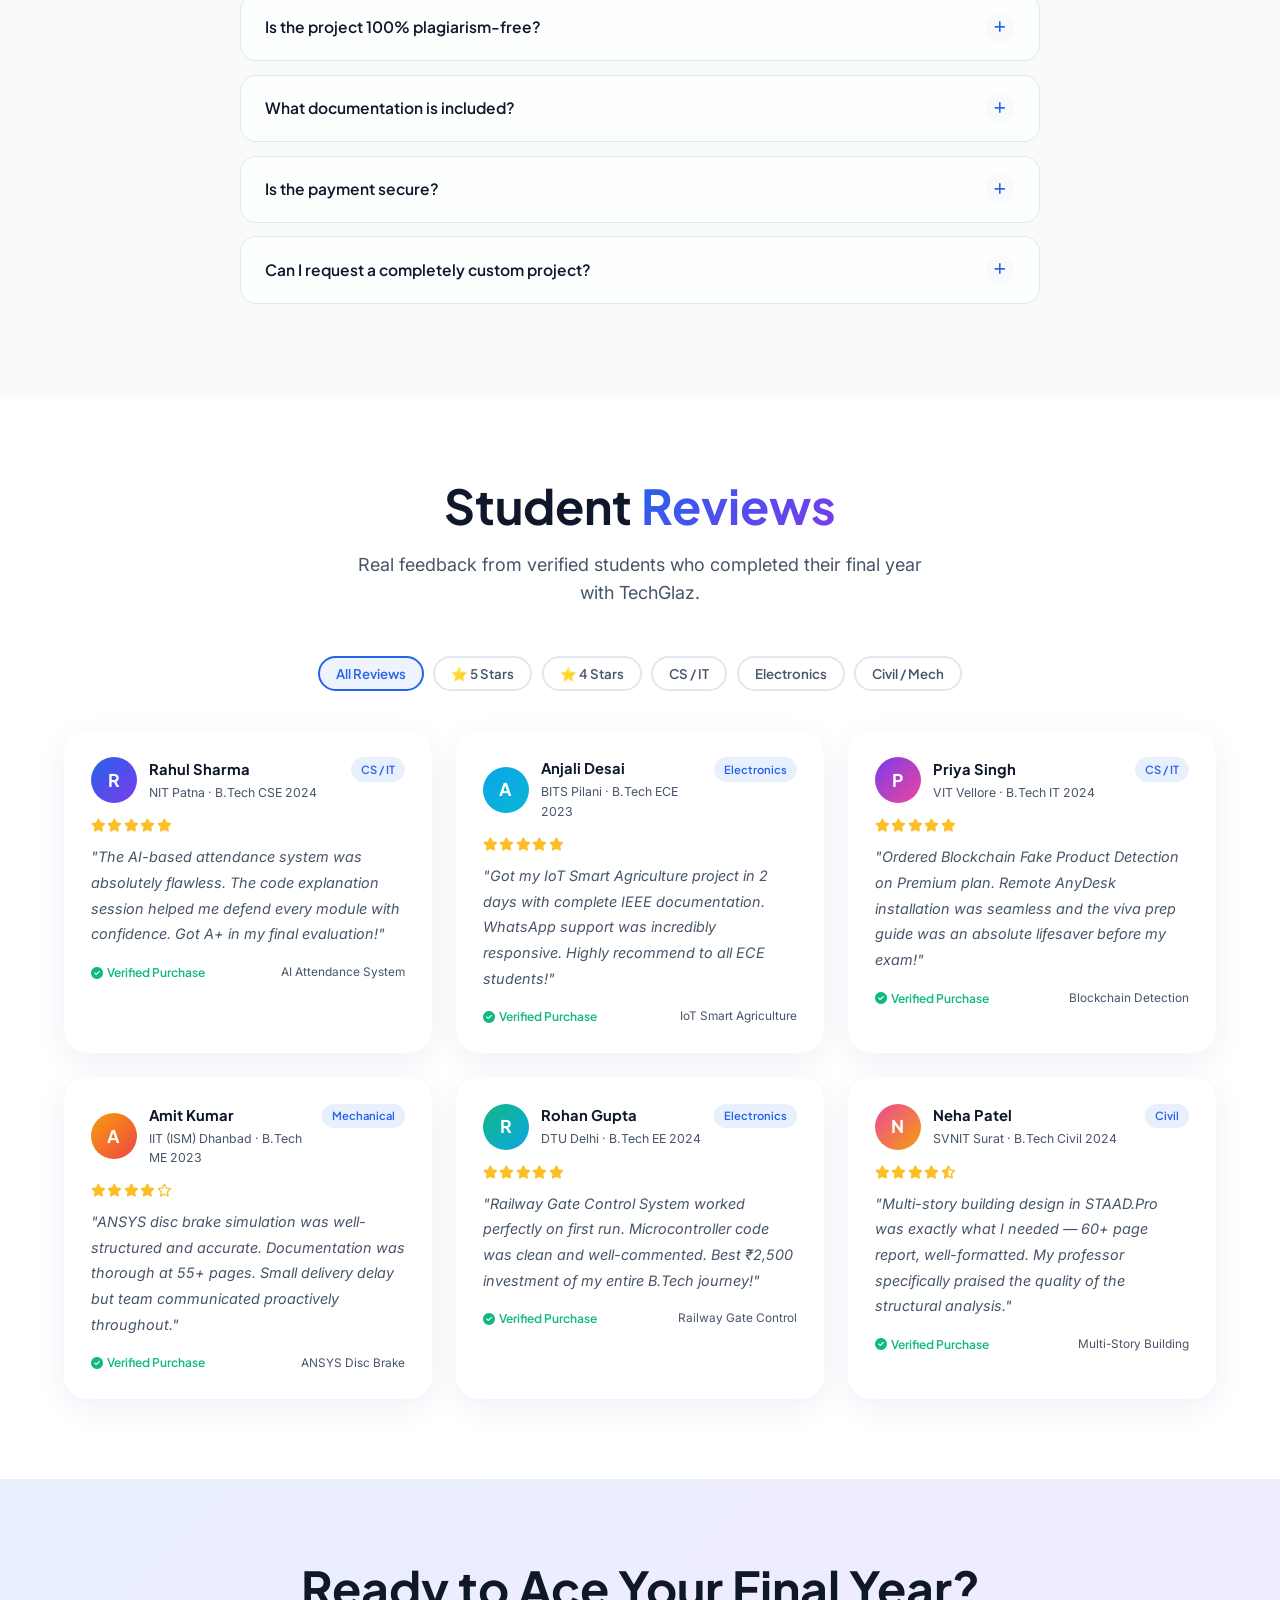
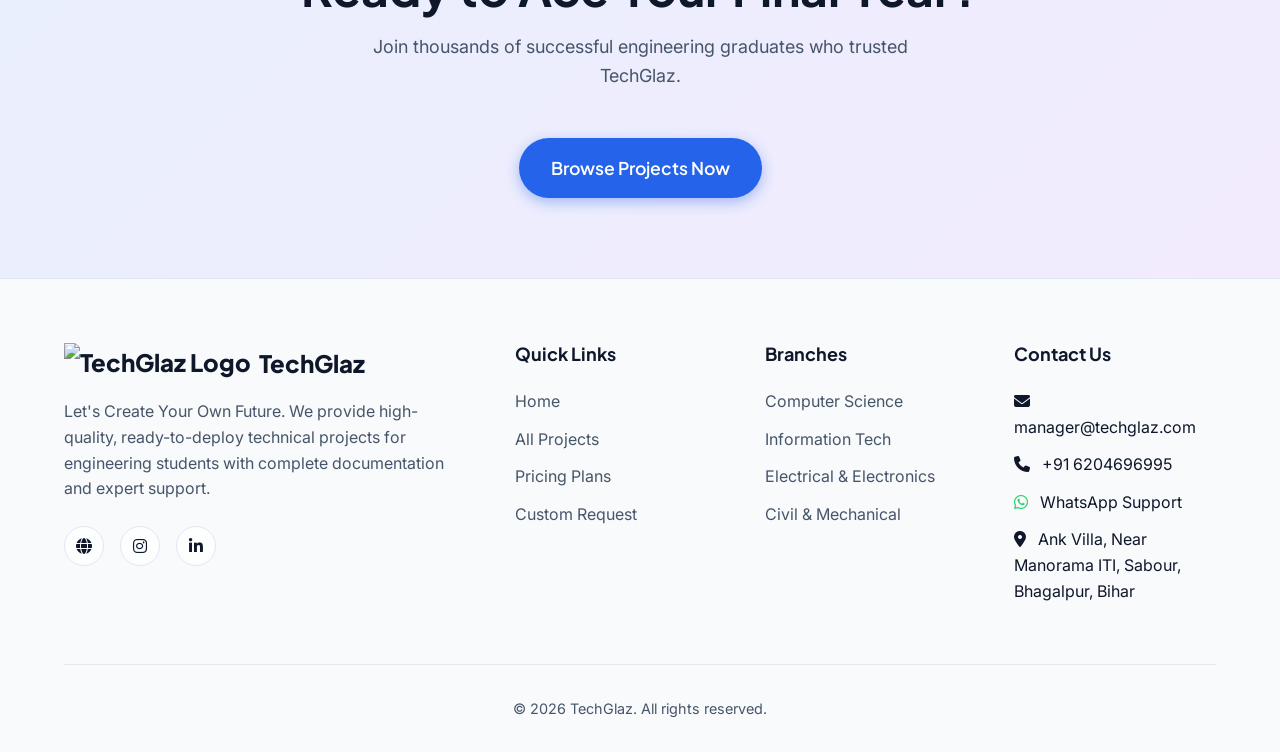
==== commit 3ae75fa6: "style: apply consistent code formatting and whitespace cleanup across project HTML files" ====
--- a/index.html
+++ b/index.html
@@ -1,17 +1,19 @@
 <!DOCTYPE html>
 <html lang="en" data-theme="light">
+
 <head>
     <meta charset="UTF-8">
     <meta name="viewport" content="width=device-width, initial-scale=1.0">
     <title>TechGlaz | Let's Create Your Own Future</title>
-    <meta name="description" content="TechGlaz provides premium final-year engineering projects for B.Tech students. Civil, Mechanical, Electrical, Electronics, CS and IT branches.">
-    
+    <meta name="description"
+        content="TechGlaz provides premium final-year engineering projects for B.Tech students. Civil, Mechanical, Electrical, Electronics, CS and IT branches.">
+
     <!-- CSS -->
     <link rel="stylesheet" href="css/style.css">
-    
+
     <!-- FontAwesome for Icons -->
     <link rel="stylesheet" href="https://cdnjs.cloudflare.com/ajax/libs/font-awesome/6.4.0/css/all.min.css">
-    
+
     <style>
         /* Homepage Specific Styles */
 
@@ -35,11 +37,14 @@
             background-size: cover;
             background-position: center center;
             background-repeat: no-repeat;
-            transform: scale(1.04); /* slight zoom so edges never show white */
+            transform: scale(1.04);
+            /* slight zoom so edges never show white */
             transition: transform 8s ease-out;
         }
+
         .hero:hover .hero-bg {
-            transform: scale(1.08); /* subtle Ken-Burns on hover */
+            transform: scale(1.08);
+            /* subtle Ken-Burns on hover */
         }
 
         /* Clean dark overlay for text readability */
@@ -50,13 +55,15 @@
         }
 
         /* Decorative ambient glow blobs */
-        .hero-glow-1, .hero-glow-2 {
+        .hero-glow-1,
+        .hero-glow-2 {
             position: absolute;
             border-radius: 50%;
             filter: blur(120px);
             pointer-events: none;
             z-index: 1;
         }
+
         .hero-glow-1 {
             width: 35vw;
             height: 35vw;
@@ -64,6 +71,7 @@
             left: 5%;
             background: radial-gradient(circle, rgba(37, 99, 235, 0.35), transparent 70%);
         }
+
         .hero-glow-2 {
             width: 30vw;
             height: 30vw;
@@ -91,7 +99,7 @@
             margin-bottom: 1.5rem;
             line-height: 1.1;
             color: #ffffff;
-            text-shadow: 0 2px 20px rgba(0,0,0,0.6);
+            text-shadow: 0 2px 20px rgba(0, 0, 0, 0.6);
         }
 
         .hero-content h1 .text-gradient {
@@ -107,7 +115,7 @@
             margin-bottom: 2.5rem;
             max-width: 680px;
             line-height: 1.8;
-            text-shadow: 0 1px 10px rgba(0,0,0,0.5);
+            text-shadow: 0 1px 10px rgba(0, 0, 0, 0.5);
         }
 
         .hero-buttons {
@@ -120,13 +128,14 @@
         /* Override outline button colours for dark hero background */
         .hero-buttons .btn-outline {
             color: #ffffff;
-            border-color: rgba(255,255,255,0.55);
+            border-color: rgba(255, 255, 255, 0.55);
             backdrop-filter: blur(6px);
             -webkit-backdrop-filter: blur(6px);
-            background: rgba(255,255,255,0.08);
-        }
+            background: rgba(255, 255, 255, 0.08);
+        }
+
         .hero-buttons .btn-outline:hover {
-            background: rgba(255,255,255,0.2);
+            background: rgba(255, 255, 255, 0.2);
             border-color: #ffffff;
             color: #ffffff;
         }
@@ -142,20 +151,31 @@
             flex-direction: column;
             align-items: center;
             gap: 0.4rem;
-            color: rgba(255,255,255,0.6);
+            color: rgba(255, 255, 255, 0.6);
             font-size: 0.8rem;
             letter-spacing: 0.08em;
             text-transform: uppercase;
         }
+
         .hero-scroll-hint .scroll-line {
             width: 1.5px;
             height: 40px;
-            background: linear-gradient(to bottom, rgba(255,255,255,0.6), transparent);
+            background: linear-gradient(to bottom, rgba(255, 255, 255, 0.6), transparent);
             animation: scrollPulse 2s ease-in-out infinite;
         }
+
         @keyframes scrollPulse {
-            0%,100% { opacity: 0.6; transform: scaleY(1); }
-            50%      { opacity: 1;   transform: scaleY(1.15); }
+
+            0%,
+            100% {
+                opacity: 0.6;
+                transform: scaleY(1);
+            }
+
+            50% {
+                opacity: 1;
+                transform: scaleY(1.15);
+            }
         }
 
         /* Stats Section */
@@ -315,6 +335,7 @@
             .stats-grid {
                 grid-template-columns: repeat(2, 1fr);
             }
+
             .footer-grid {
                 grid-template-columns: 1fr 1fr;
             }
@@ -324,13 +345,16 @@
             .hero-container {
                 padding: 110px 1.5rem 3.5rem;
             }
+
             .hero-buttons {
                 flex-direction: column;
                 align-items: center;
             }
+
             .stats-grid {
                 grid-template-columns: 1fr;
             }
+
             .footer-grid {
                 grid-template-columns: 1fr;
             }
@@ -342,26 +366,27 @@
     <script async src="https://www.googletagmanager.com/gtag/js?id=G-XXXXXXXXXX"></script>
     <script>
         window.dataLayer = window.dataLayer || [];
-        function gtag(){dataLayer.push(arguments);}
+        function gtag() { dataLayer.push(arguments); }
         gtag('js', new Date());
         gtag('config', 'G-XXXXXXXXXX');
     </script>
     <!-- Microsoft Clarity | Replace XXXXXXXXXX with your Clarity Project ID -->
     <script type="text/javascript">
-        (function(c,l,a,r,i,t,y){
-            c[a]=c[a]||function(){(c[a].q=c[a].q||[]).push(arguments)};
-            t=l.createElement(r);t.async=1;t.src="https://www.clarity.ms/tag/"+i;
-            y=l.getElementsByTagName(r)[0];y.parentNode.insertBefore(t,y);
+        (function (c, l, a, r, i, t, y) {
+            c[a] = c[a] || function () { (c[a].q = c[a].q || []).push(arguments) };
+            t = l.createElement(r); t.async = 1; t.src = "https://www.clarity.ms/tag/" + i;
+            y = l.getElementsByTagName(r)[0]; y.parentNode.insertBefore(t, y);
         })(window, document, "clarity", "script", "XXXXXXXXXX");
     </script>
 </head>
+
 <body>
 
     <!-- Navigation -->
     <nav class="navbar">
         <div class="container nav-container">
             <a href="index.html" class="logo">
-                <img src="https://techglaz.com/wp-content/uploads/2023/12/cropped-cropped-techglaz-logo-transprent.png" alt="TechGlaz Logo" onerror="this.src='data:image/svg+xml;utf8,<svg xmlns=\'http://www.w3.org/2000/svg\' width=\'40\' height=\'40\' viewBox=\'0 0 100 100\' loading="lazy"><rect width=\'100\' height=\'100\' fill=\'%232563eb\'/><text x=\'50\' y=\'65\' font-family=\'sans-serif\' font-size=\'50\' fill=\'white\' text-anchor=\'middle\'>TG</text></svg>'">
+                <img src="https://techglaz.com/wp-content/uploads/2023/12/cropped-cropped-techglaz-logo-transprent.png" alt="TechGlaz Logo" loading="lazy">
                 TechGlaz
             </a>
             <button class="mobile-menu-btn">
@@ -374,7 +399,8 @@
                 <a href="portfolio.html" class="nav-link">Portfolio</a>
                 <a href="blog.html" class="nav-link">Blog</a>
                 <a href="contact.html" class="nav-link">Contact</a>
-                <a href="custom-request.html" class="btn btn-primary" style="padding: 0.5rem 1rem; font-size: 0.9rem;">Custom Project</a>
+                <a href="custom-request.html" class="btn btn-primary"
+                    style="padding: 0.5rem 1rem; font-size: 0.9rem;">Custom Project</a>
             </div>
         </div>
     </nav>
@@ -392,7 +418,8 @@
         <div class="hero-container">
             <div class="hero-content fade-in">
                 <h1>Let's Create Your <span class="text-gradient">Own Future</span></h1>
-                <p>Premium, ready-to-deploy final year engineering projects for B.Tech students. Complete with documentation, source code, and expert guidance.</p>
+                <p>Premium, ready-to-deploy final year engineering projects for B.Tech students. Complete with
+                    documentation, source code, and expert guidance.</p>
                 <div class="hero-buttons">
                     <a href="projects.html" class="btn btn-primary" id="hero-explore-btn">
                         Explore Projects <i class="fa-solid fa-arrow-right"></i>
@@ -594,56 +621,86 @@
                         <span class="faq-question">Do I get the complete source code?</span>
                         <div class="faq-icon"><i class="fa-solid fa-plus"></i></div>
                     </div>
-                    <div class="faq-body"><p>Yes! You receive 100% of the source code, all assets, libraries, and configuration files needed to run the project. Code is well-commented and structured for easy understanding.</p></div>
+                    <div class="faq-body">
+                        <p>Yes! You receive 100% of the source code, all assets, libraries, and configuration files
+                            needed to run the project. Code is well-commented and structured for easy understanding.</p>
+                    </div>
                 </div>
                 <div class="faq-item fade-in">
                     <div class="faq-header">
                         <span class="faq-question">Can I modify the project after buying?</span>
                         <div class="faq-icon"><i class="fa-solid fa-plus"></i></div>
                     </div>
-                    <div class="faq-body"><p>Absolutely. Once delivered, the project is completely yours. Modify any part of the code, design, or documentation to meet your college's specific requirements.</p></div>
+                    <div class="faq-body">
+                        <p>Absolutely. Once delivered, the project is completely yours. Modify any part of the code,
+                            design, or documentation to meet your college's specific requirements.</p>
+                    </div>
                 </div>
                 <div class="faq-item fade-in">
                     <div class="faq-header">
                         <span class="faq-question">How long does delivery take?</span>
                         <div class="faq-icon"><i class="fa-solid fa-plus"></i></div>
                     </div>
-                    <div class="faq-body"><p>Standard projects are delivered within <strong>24–72 hours</strong> of payment confirmation. Custom-built projects may take 5–10 days. Urgent delivery can be arranged — just message us on WhatsApp.</p></div>
+                    <div class="faq-body">
+                        <p>Standard projects are delivered within <strong>24–72 hours</strong> of payment confirmation.
+                            Custom-built projects may take 5–10 days. Urgent delivery can be arranged — just message us
+                            on WhatsApp.</p>
+                    </div>
                 </div>
                 <div class="faq-item fade-in">
                     <div class="faq-header">
                         <span class="faq-question">What if I face issues during viva or examination?</span>
                         <div class="faq-icon"><i class="fa-solid fa-plus"></i></div>
                     </div>
-                    <div class="faq-body"><p>We include a 1-hour live code explanation session (Standard &amp; Premium plans) so you're fully prepared. Our support team remains available on WhatsApp right up to your submission date.</p></div>
+                    <div class="faq-body">
+                        <p>We include a 1-hour live code explanation session (Standard &amp; Premium plans) so you're
+                            fully prepared. Our support team remains available on WhatsApp right up to your submission
+                            date.</p>
+                    </div>
                 </div>
                 <div class="faq-item fade-in">
                     <div class="faq-header">
                         <span class="faq-question">Is the project 100% plagiarism-free?</span>
                         <div class="faq-icon"><i class="fa-solid fa-plus"></i></div>
                     </div>
-                    <div class="faq-body"><p>Yes. Every project is built from scratch with original source code. Premium plan customers receive a Turnitin plagiarism report as proof. We guarantee 0% code plagiarism across all deliverables.</p></div>
+                    <div class="faq-body">
+                        <p>Yes. Every project is built from scratch with original source code. Premium plan customers
+                            receive a Turnitin plagiarism report as proof. We guarantee 0% code plagiarism across all
+                            deliverables.</p>
+                    </div>
                 </div>
                 <div class="faq-item fade-in">
                     <div class="faq-header">
                         <span class="faq-question">What documentation is included?</span>
                         <div class="faq-icon"><i class="fa-solid fa-plus"></i></div>
                     </div>
-                    <div class="faq-body"><p>Depending on your plan: IEEE base paper, project synopsis, full project report (50+ pages in IEEE format), PPT presentation, and setup guide. Standard and Premium plans include all documentation.</p></div>
+                    <div class="faq-body">
+                        <p>Depending on your plan: IEEE base paper, project synopsis, full project report (50+ pages in
+                            IEEE format), PPT presentation, and setup guide. Standard and Premium plans include all
+                            documentation.</p>
+                    </div>
                 </div>
                 <div class="faq-item fade-in">
                     <div class="faq-header">
                         <span class="faq-question">Is the payment secure?</span>
                         <div class="faq-icon"><i class="fa-solid fa-plus"></i></div>
                     </div>
-                    <div class="faq-body"><p>We accept payments via UPI, Bank Transfer, and other verified methods. We recommend confirming your order details on WhatsApp before payment. Your financial safety is our top priority.</p></div>
+                    <div class="faq-body">
+                        <p>We accept payments via UPI, Bank Transfer, and other verified methods. We recommend
+                            confirming your order details on WhatsApp before payment. Your financial safety is our top
+                            priority.</p>
+                    </div>
                 </div>
                 <div class="faq-item fade-in">
                     <div class="faq-header">
                         <span class="faq-question">Can I request a completely custom project?</span>
                         <div class="faq-icon"><i class="fa-solid fa-plus"></i></div>
                     </div>
-                    <div class="faq-body"><p>Yes! Fill out our <a href="custom-request.html">Custom Project Request form</a> with your idea, branch, and requirements. Our team will review and send you a quote within 24 hours — across any domain: CS, ECE, Civil, or Mechanical.</p></div>
+                    <div class="faq-body">
+                        <p>Yes! Fill out our <a href="custom-request.html">Custom Project Request form</a> with your
+                            idea, branch, and requirements. Our team will review and send you a quote within 24 hours —
+                            across any domain: CS, ECE, Civil, or Mechanical.</p>
+                    </div>
                 </div>
             </div>
         </div>
@@ -654,7 +711,8 @@
         <div class="container">
             <div class="text-center fade-in">
                 <h2 class="section-title">Student <span class="text-gradient">Reviews</span></h2>
-                <p class="section-subtitle">Real feedback from verified students who completed their final year with TechGlaz.</p>
+                <p class="section-subtitle">Real feedback from verified students who completed their final year with
+                    TechGlaz.</p>
             </div>
             <div class="reviews-filters fade-in">
                 <button class="review-filter-btn active" data-filter="all">All Reviews</button>
@@ -668,81 +726,150 @@
                 <div class="glass-card review-card fade-in" data-stars="5" data-branch="cs">
                     <div class="review-card-top">
                         <div class="reviewer-info">
-                            <div class="reviewer-avatar" style="background:linear-gradient(135deg,#2563eb,#7c3aed)">R</div>
-                            <div><div class="reviewer-name">Rahul Sharma</div><div class="reviewer-college">NIT Patna &middot; B.Tech CSE 2024</div></div>
+                            <div class="reviewer-avatar" style="background:linear-gradient(135deg,#2563eb,#7c3aed)">R
+                            </div>
+                            <div>
+                                <div class="reviewer-name">Rahul Sharma</div>
+                                <div class="reviewer-college">NIT Patna &middot; B.Tech CSE 2024</div>
+                            </div>
                         </div>
                         <span class="reviewer-branch-badge">CS / IT</span>
                     </div>
-                    <div class="review-stars"><i class="fa-solid fa-star"></i><i class="fa-solid fa-star"></i><i class="fa-solid fa-star"></i><i class="fa-solid fa-star"></i><i class="fa-solid fa-star"></i></div>
-                    <p class="review-text">"The AI-based attendance system was absolutely flawless. The code explanation session helped me defend every module with confidence. Got A+ in my final evaluation!"</p>
-                    <div class="review-footer"><div class="verified-badge"><i class="fa-solid fa-circle-check"></i> Verified Purchase</div><span class="review-project-name">AI Attendance System</span></div>
-                </div>
-                <div class="glass-card review-card fade-in" data-stars="5" data-branch="ee" style="transition-delay:0.06s">
+                    <div class="review-stars"><i class="fa-solid fa-star"></i><i class="fa-solid fa-star"></i><i
+                            class="fa-solid fa-star"></i><i class="fa-solid fa-star"></i><i
+                            class="fa-solid fa-star"></i></div>
+                    <p class="review-text">"The AI-based attendance system was absolutely flawless. The code explanation
+                        session helped me defend every module with confidence. Got A+ in my final evaluation!"</p>
+                    <div class="review-footer">
+                        <div class="verified-badge"><i class="fa-solid fa-circle-check"></i> Verified Purchase</div>
+                        <span class="review-project-name">AI Attendance System</span>
+                    </div>
+                </div>
+                <div class="glass-card review-card fade-in" data-stars="5" data-branch="ee"
+                    style="transition-delay:0.06s">
                     <div class="review-card-top">
                         <div class="reviewer-info">
-                            <div class="reviewer-avatar" style="background:linear-gradient(135deg,#0ea5e9,#06b6d4)">A</div>
-                            <div><div class="reviewer-name">Anjali Desai</div><div class="reviewer-college">BITS Pilani &middot; B.Tech ECE 2023</div></div>
+                            <div class="reviewer-avatar" style="background:linear-gradient(135deg,#0ea5e9,#06b6d4)">A
+                            </div>
+                            <div>
+                                <div class="reviewer-name">Anjali Desai</div>
+                                <div class="reviewer-college">BITS Pilani &middot; B.Tech ECE 2023</div>
+                            </div>
                         </div>
                         <span class="reviewer-branch-badge">Electronics</span>
                     </div>
-                    <div class="review-stars"><i class="fa-solid fa-star"></i><i class="fa-solid fa-star"></i><i class="fa-solid fa-star"></i><i class="fa-solid fa-star"></i><i class="fa-solid fa-star"></i></div>
-                    <p class="review-text">"Got my IoT Smart Agriculture project in 2 days with complete IEEE documentation. WhatsApp support was incredibly responsive. Highly recommend to all ECE students!"</p>
-                    <div class="review-footer"><div class="verified-badge"><i class="fa-solid fa-circle-check"></i> Verified Purchase</div><span class="review-project-name">IoT Smart Agriculture</span></div>
-                </div>
-                <div class="glass-card review-card fade-in" data-stars="5" data-branch="cs" style="transition-delay:0.12s">
+                    <div class="review-stars"><i class="fa-solid fa-star"></i><i class="fa-solid fa-star"></i><i
+                            class="fa-solid fa-star"></i><i class="fa-solid fa-star"></i><i
+                            class="fa-solid fa-star"></i></div>
+                    <p class="review-text">"Got my IoT Smart Agriculture project in 2 days with complete IEEE
+                        documentation. WhatsApp support was incredibly responsive. Highly recommend to all ECE
+                        students!"</p>
+                    <div class="review-footer">
+                        <div class="verified-badge"><i class="fa-solid fa-circle-check"></i> Verified Purchase</div>
+                        <span class="review-project-name">IoT Smart Agriculture</span>
+                    </div>
+                </div>
+                <div class="glass-card review-card fade-in" data-stars="5" data-branch="cs"
+                    style="transition-delay:0.12s">
                     <div class="review-card-top">
                         <div class="reviewer-info">
-                            <div class="reviewer-avatar" style="background:linear-gradient(135deg,#7c3aed,#ec4899)">P</div>
-                            <div><div class="reviewer-name">Priya Singh</div><div class="reviewer-college">VIT Vellore &middot; B.Tech IT 2024</div></div>
+                            <div class="reviewer-avatar" style="background:linear-gradient(135deg,#7c3aed,#ec4899)">P
+                            </div>
+                            <div>
+                                <div class="reviewer-name">Priya Singh</div>
+                                <div class="reviewer-college">VIT Vellore &middot; B.Tech IT 2024</div>
+                            </div>
                         </div>
                         <span class="reviewer-branch-badge">CS / IT</span>
                     </div>
-                    <div class="review-stars"><i class="fa-solid fa-star"></i><i class="fa-solid fa-star"></i><i class="fa-solid fa-star"></i><i class="fa-solid fa-star"></i><i class="fa-solid fa-star"></i></div>
-                    <p class="review-text">"Ordered Blockchain Fake Product Detection on Premium plan. Remote AnyDesk installation was seamless and the viva prep guide was an absolute lifesaver before my exam!"</p>
-                    <div class="review-footer"><div class="verified-badge"><i class="fa-solid fa-circle-check"></i> Verified Purchase</div><span class="review-project-name">Blockchain Detection</span></div>
-                </div>
-                <div class="glass-card review-card fade-in" data-stars="4" data-branch="mech" style="transition-delay:0.18s">
+                    <div class="review-stars"><i class="fa-solid fa-star"></i><i class="fa-solid fa-star"></i><i
+                            class="fa-solid fa-star"></i><i class="fa-solid fa-star"></i><i
+                            class="fa-solid fa-star"></i></div>
+                    <p class="review-text">"Ordered Blockchain Fake Product Detection on Premium plan. Remote AnyDesk
+                        installation was seamless and the viva prep guide was an absolute lifesaver before my exam!"</p>
+                    <div class="review-footer">
+                        <div class="verified-badge"><i class="fa-solid fa-circle-check"></i> Verified Purchase</div>
+                        <span class="review-project-name">Blockchain Detection</span>
+                    </div>
+                </div>
+                <div class="glass-card review-card fade-in" data-stars="4" data-branch="mech"
+                    style="transition-delay:0.18s">
                     <div class="review-card-top">
                         <div class="reviewer-info">
-                            <div class="reviewer-avatar" style="background:linear-gradient(135deg,#f59e0b,#ef4444)">A</div>
-                            <div><div class="reviewer-name">Amit Kumar</div><div class="reviewer-college">IIT (ISM) Dhanbad &middot; B.Tech ME 2023</div></div>
+                            <div class="reviewer-avatar" style="background:linear-gradient(135deg,#f59e0b,#ef4444)">A
+                            </div>
+                            <div>
+                                <div class="reviewer-name">Amit Kumar</div>
+                                <div class="reviewer-college">IIT (ISM) Dhanbad &middot; B.Tech ME 2023</div>
+                            </div>
                         </div>
                         <span class="reviewer-branch-badge">Mechanical</span>
                     </div>
-                    <div class="review-stars"><i class="fa-solid fa-star"></i><i class="fa-solid fa-star"></i><i class="fa-solid fa-star"></i><i class="fa-solid fa-star"></i><i class="fa-regular fa-star"></i></div>
-                    <p class="review-text">"ANSYS disc brake simulation was well-structured and accurate. Documentation was thorough at 55+ pages. Small delivery delay but team communicated proactively throughout."</p>
-                    <div class="review-footer"><div class="verified-badge"><i class="fa-solid fa-circle-check"></i> Verified Purchase</div><span class="review-project-name">ANSYS Disc Brake</span></div>
-                </div>
-                <div class="glass-card review-card fade-in" data-stars="5" data-branch="ee" style="transition-delay:0.24s">
+                    <div class="review-stars"><i class="fa-solid fa-star"></i><i class="fa-solid fa-star"></i><i
+                            class="fa-solid fa-star"></i><i class="fa-solid fa-star"></i><i
+                            class="fa-regular fa-star"></i></div>
+                    <p class="review-text">"ANSYS disc brake simulation was well-structured and accurate. Documentation
+                        was thorough at 55+ pages. Small delivery delay but team communicated proactively throughout."
+                    </p>
+                    <div class="review-footer">
+                        <div class="verified-badge"><i class="fa-solid fa-circle-check"></i> Verified Purchase</div>
+                        <span class="review-project-name">ANSYS Disc Brake</span>
+                    </div>
+                </div>
+                <div class="glass-card review-card fade-in" data-stars="5" data-branch="ee"
+                    style="transition-delay:0.24s">
                     <div class="review-card-top">
                         <div class="reviewer-info">
-                            <div class="reviewer-avatar" style="background:linear-gradient(135deg,#10b981,#0ea5e9)">R</div>
-                            <div><div class="reviewer-name">Rohan Gupta</div><div class="reviewer-college">DTU Delhi &middot; B.Tech EE 2024</div></div>
+                            <div class="reviewer-avatar" style="background:linear-gradient(135deg,#10b981,#0ea5e9)">R
+                            </div>
+                            <div>
+                                <div class="reviewer-name">Rohan Gupta</div>
+                                <div class="reviewer-college">DTU Delhi &middot; B.Tech EE 2024</div>
+                            </div>
                         </div>
                         <span class="reviewer-branch-badge">Electronics</span>
                     </div>
-                    <div class="review-stars"><i class="fa-solid fa-star"></i><i class="fa-solid fa-star"></i><i class="fa-solid fa-star"></i><i class="fa-solid fa-star"></i><i class="fa-solid fa-star"></i></div>
-                    <p class="review-text">"Railway Gate Control System worked perfectly on first run. Microcontroller code was clean and well-commented. Best ₹2,500 investment of my entire B.Tech journey!"</p>
-                    <div class="review-footer"><div class="verified-badge"><i class="fa-solid fa-circle-check"></i> Verified Purchase</div><span class="review-project-name">Railway Gate Control</span></div>
-                </div>
-                <div class="glass-card review-card fade-in" data-stars="4" data-branch="mech" style="transition-delay:0.3s">
+                    <div class="review-stars"><i class="fa-solid fa-star"></i><i class="fa-solid fa-star"></i><i
+                            class="fa-solid fa-star"></i><i class="fa-solid fa-star"></i><i
+                            class="fa-solid fa-star"></i></div>
+                    <p class="review-text">"Railway Gate Control System worked perfectly on first run. Microcontroller
+                        code was clean and well-commented. Best ₹2,500 investment of my entire B.Tech journey!"</p>
+                    <div class="review-footer">
+                        <div class="verified-badge"><i class="fa-solid fa-circle-check"></i> Verified Purchase</div>
+                        <span class="review-project-name">Railway Gate Control</span>
+                    </div>
+                </div>
+                <div class="glass-card review-card fade-in" data-stars="4" data-branch="mech"
+                    style="transition-delay:0.3s">
                     <div class="review-card-top">
                         <div class="reviewer-info">
-                            <div class="reviewer-avatar" style="background:linear-gradient(135deg,#ec4899,#f59e0b)">N</div>
-                            <div><div class="reviewer-name">Neha Patel</div><div class="reviewer-college">SVNIT Surat &middot; B.Tech Civil 2024</div></div>
+                            <div class="reviewer-avatar" style="background:linear-gradient(135deg,#ec4899,#f59e0b)">N
+                            </div>
+                            <div>
+                                <div class="reviewer-name">Neha Patel</div>
+                                <div class="reviewer-college">SVNIT Surat &middot; B.Tech Civil 2024</div>
+                            </div>
                         </div>
                         <span class="reviewer-branch-badge">Civil</span>
                     </div>
-                    <div class="review-stars"><i class="fa-solid fa-star"></i><i class="fa-solid fa-star"></i><i class="fa-solid fa-star"></i><i class="fa-solid fa-star"></i><i class="fa-solid fa-star-half-stroke"></i></div>
-                    <p class="review-text">"Multi-story building design in STAAD.Pro was exactly what I needed — 60+ page report, well-formatted. My professor specifically praised the quality of the structural analysis."</p>
-                    <div class="review-footer"><div class="verified-badge"><i class="fa-solid fa-circle-check"></i> Verified Purchase</div><span class="review-project-name">Multi-Story Building</span></div>
+                    <div class="review-stars"><i class="fa-solid fa-star"></i><i class="fa-solid fa-star"></i><i
+                            class="fa-solid fa-star"></i><i class="fa-solid fa-star"></i><i
+                            class="fa-solid fa-star-half-stroke"></i></div>
+                    <p class="review-text">"Multi-story building design in STAAD.Pro was exactly what I needed — 60+
+                        page report, well-formatted. My professor specifically praised the quality of the structural
+                        analysis."</p>
+                    <div class="review-footer">
+                        <div class="verified-badge"><i class="fa-solid fa-circle-check"></i> Verified Purchase</div>
+                        <span class="review-project-name">Multi-Story Building</span>
+                    </div>
                 </div>
             </div>
         </div>
     </section>
 
     <!-- Final CTA -->
-    <section class="section" style="background: linear-gradient(135deg, rgba(37, 99, 235, 0.1), rgba(124, 58, 237, 0.1));">
+    <section class="section"
+        style="background: linear-gradient(135deg, rgba(37, 99, 235, 0.1), rgba(124, 58, 237, 0.1));">
         <div class="container text-center fade-in">
             <h2 class="section-title">Ready to Ace Your Final Year?</h2>
             <p class="section-subtitle">Join thousands of successful engineering graduates who trusted TechGlaz.</p>
@@ -758,14 +885,18 @@
             <div class="footer-grid">
                 <div class="footer-about">
                     <a href="index.html" class="logo">
-                        <img src="https://techglaz.com/wp-content/uploads/2023/12/cropped-cropped-techglaz-logo-transprent.png" alt="TechGlaz Logo" onerror="this.src='data:image/svg+xml;utf8,<svg xmlns=\'http://www.w3.org/2000/svg\' width=\'40\' height=\'40\' viewBox=\'0 0 100 100\' loading="lazy"><rect width=\'100\' height=\'100\' fill=\'%232563eb\'/><text x=\'50\' y=\'65\' font-family=\'sans-serif\' font-size=\'50\' fill=\'white\' text-anchor=\'middle\'>TG</text></svg>'">
+                        <img src="https://techglaz.com/wp-content/uploads/2023/12/cropped-cropped-techglaz-logo-transprent.png" alt="TechGlaz Logo" loading="lazy">
                         TechGlaz
                     </a>
-                    <p>Let's Create Your Own Future. We provide high-quality, ready-to-deploy technical projects for engineering students with complete documentation and expert support.</p>
+                    <p>Let's Create Your Own Future. We provide high-quality, ready-to-deploy technical projects for
+                        engineering students with complete documentation and expert support.</p>
                     <div class="social-links">
-                        <a href="https://techglaz.com/" target="_blank" title="TechGlaz Main Website"><i class="fa-solid fa-globe"></i></a>
-                        <a href="https://www.instagram.com/techglaz/" target="_blank" title="Instagram"><i class="fa-brands fa-instagram"></i></a>
-                        <a href="https://www.linkedin.com/company/techglaz/" target="_blank" title="LinkedIn"><i class="fa-brands fa-linkedin-in"></i></a>
+                        <a href="https://techglaz.com/" target="_blank" title="TechGlaz Main Website"><i
+                                class="fa-solid fa-globe"></i></a>
+                        <a href="https://www.instagram.com/techglaz/" target="_blank" title="Instagram"><i
+                                class="fa-brands fa-instagram"></i></a>
+                        <a href="https://www.linkedin.com/company/techglaz/" target="_blank" title="LinkedIn"><i
+                                class="fa-brands fa-linkedin-in"></i></a>
                     </div>
                 </div>
                 <div class="footer-links">
@@ -791,8 +922,10 @@
                     <ul>
                         <li><i class="fa-solid fa-envelope" style="margin-right: 8px;"></i> manager@techglaz.com</li>
                         <li><i class="fa-solid fa-phone" style="margin-right: 8px;"></i> +91 6204696995</li>
-                        <li><i class="fa-brands fa-whatsapp" style="margin-right: 8px; color: #25D366;"></i> WhatsApp Support</li>
-                        <li><i class="fa-solid fa-location-dot" style="margin-right: 8px;"></i> Ank Villa, Near Manorama ITI, Sabour, Bhagalpur, Bihar</li>
+                        <li><i class="fa-brands fa-whatsapp" style="margin-right: 8px; color: #25D366;"></i> WhatsApp
+                            Support</li>
+                        <li><i class="fa-solid fa-location-dot" style="margin-right: 8px;"></i> Ank Villa, Near Manorama
+                            ITI, Sabour, Bhagalpur, Bihar</li>
                     </ul>
                 </div>
             </div>
@@ -804,53 +937,56 @@
 
     <!-- Feature 2: Hero Canvas Particle Animation -->
     <script>
-    document.addEventListener('DOMContentLoaded', () => {
-        const canvas = document.getElementById('hero-canvas');
-        if (!canvas) return;
-        const ctx = canvas.getContext('2d');
-        let pts = [];
-        const N = 55, D = 130;
-        const resize = () => { canvas.width = canvas.offsetWidth; canvas.height = canvas.offsetHeight; };
-        const mkPt = () => ({ x: Math.random()*canvas.width, y: Math.random()*canvas.height, vx:(Math.random()-.5)*.5, vy:(Math.random()-.5)*.5, r:Math.random()*1.5+.7 });
-        const init = () => { resize(); pts = Array.from({length:N}, mkPt); };
-        const draw = () => {
-            ctx.clearRect(0, 0, canvas.width, canvas.height);
-            pts.forEach(p => {
-                p.x = (p.x + p.vx + canvas.width) % canvas.width;
-                p.y = (p.y + p.vy + canvas.height) % canvas.height;
-                ctx.beginPath(); ctx.arc(p.x, p.y, p.r, 0, Math.PI*2);
-                ctx.fillStyle = 'rgba(148,196,255,.9)'; ctx.fill();
-            });
-            for (let i=0;i<pts.length;i++) for (let j=i+1;j<pts.length;j++) {
-                const dx=pts[i].x-pts[j].x, dy=pts[i].y-pts[j].y, d=Math.hypot(dx,dy);
-                if (d<D) { ctx.beginPath(); ctx.moveTo(pts[i].x,pts[i].y); ctx.lineTo(pts[j].x,pts[j].y);
-                    ctx.strokeStyle=`rgba(167,139,250,${(1-d/D)*.45})`; ctx.lineWidth=.8; ctx.stroke(); }
-            }
-            requestAnimationFrame(draw);
-        };
-        init(); draw();
-        window.addEventListener('resize', init);
-    });
+        document.addEventListener('DOMContentLoaded', () => {
+            const canvas = document.getElementById('hero-canvas');
+            if (!canvas) return;
+            const ctx = canvas.getContext('2d');
+            let pts = [];
+            const N = 55, D = 130;
+            const resize = () => { canvas.width = canvas.offsetWidth; canvas.height = canvas.offsetHeight; };
+            const mkPt = () => ({ x: Math.random() * canvas.width, y: Math.random() * canvas.height, vx: (Math.random() - .5) * .5, vy: (Math.random() - .5) * .5, r: Math.random() * 1.5 + .7 });
+            const init = () => { resize(); pts = Array.from({ length: N }, mkPt); };
+            const draw = () => {
+                ctx.clearRect(0, 0, canvas.width, canvas.height);
+                pts.forEach(p => {
+                    p.x = (p.x + p.vx + canvas.width) % canvas.width;
+                    p.y = (p.y + p.vy + canvas.height) % canvas.height;
+                    ctx.beginPath(); ctx.arc(p.x, p.y, p.r, 0, Math.PI * 2);
+                    ctx.fillStyle = 'rgba(148,196,255,.9)'; ctx.fill();
+                });
+                for (let i = 0; i < pts.length; i++) for (let j = i + 1; j < pts.length; j++) {
+                    const dx = pts[i].x - pts[j].x, dy = pts[i].y - pts[j].y, d = Math.hypot(dx, dy);
+                    if (d < D) {
+                        ctx.beginPath(); ctx.moveTo(pts[i].x, pts[i].y); ctx.lineTo(pts[j].x, pts[j].y);
+                        ctx.strokeStyle = `rgba(167,139,250,${(1 - d / D) * .45})`; ctx.lineWidth = .8; ctx.stroke();
+                    }
+                }
+                requestAnimationFrame(draw);
+            };
+            init(); draw();
+            window.addEventListener('resize', init);
+        });
     </script>
     <!-- Feature 14: Reviews Filter -->
     <script>
-    document.addEventListener('DOMContentLoaded', () => {
-        const filterBtns = document.querySelectorAll('.review-filter-btn');
-        const cards = document.querySelectorAll('.review-card');
-        filterBtns.forEach(btn => {
-            btn.addEventListener('click', () => {
-                filterBtns.forEach(b => b.classList.remove('active'));
-                btn.classList.add('active');
-                const f = btn.dataset.filter;
-                cards.forEach(c => {
-                    if (f === 'all') c.style.display = '';
-                    else if (f === '5' || f === '4') c.style.display = c.dataset.stars === f ? '' : 'none';
-                    else c.style.display = c.dataset.branch === f ? '' : 'none';
+        document.addEventListener('DOMContentLoaded', () => {
+            const filterBtns = document.querySelectorAll('.review-filter-btn');
+            const cards = document.querySelectorAll('.review-card');
+            filterBtns.forEach(btn => {
+                btn.addEventListener('click', () => {
+                    filterBtns.forEach(b => b.classList.remove('active'));
+                    btn.classList.add('active');
+                    const f = btn.dataset.filter;
+                    cards.forEach(c => {
+                        if (f === 'all') c.style.display = '';
+                        else if (f === '5' || f === '4') c.style.display = c.dataset.stars === f ? '' : 'none';
+                        else c.style.display = c.dataset.branch === f ? '' : 'none';
+                    });
                 });
             });
         });
-    });
     </script>
     <script src="js/main.js"></script>
 </body>
-</html>
+
+</html>
